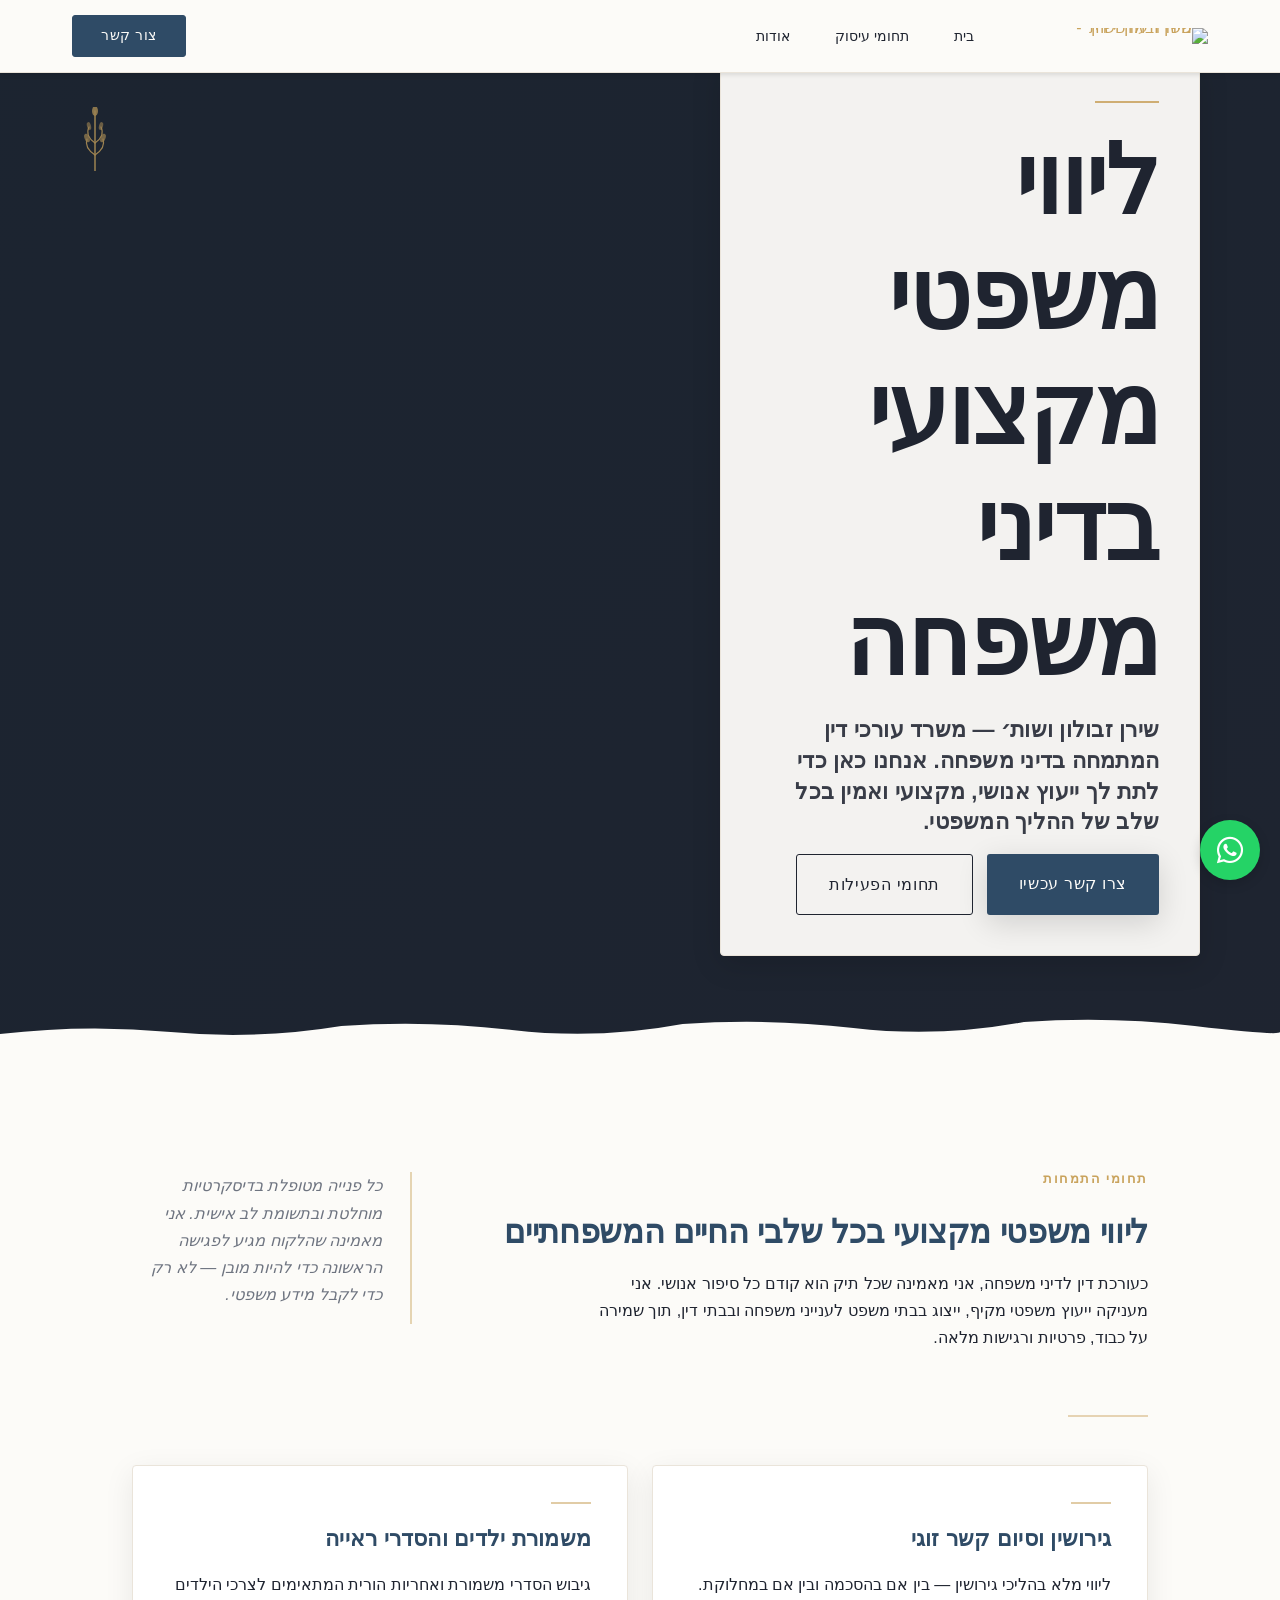
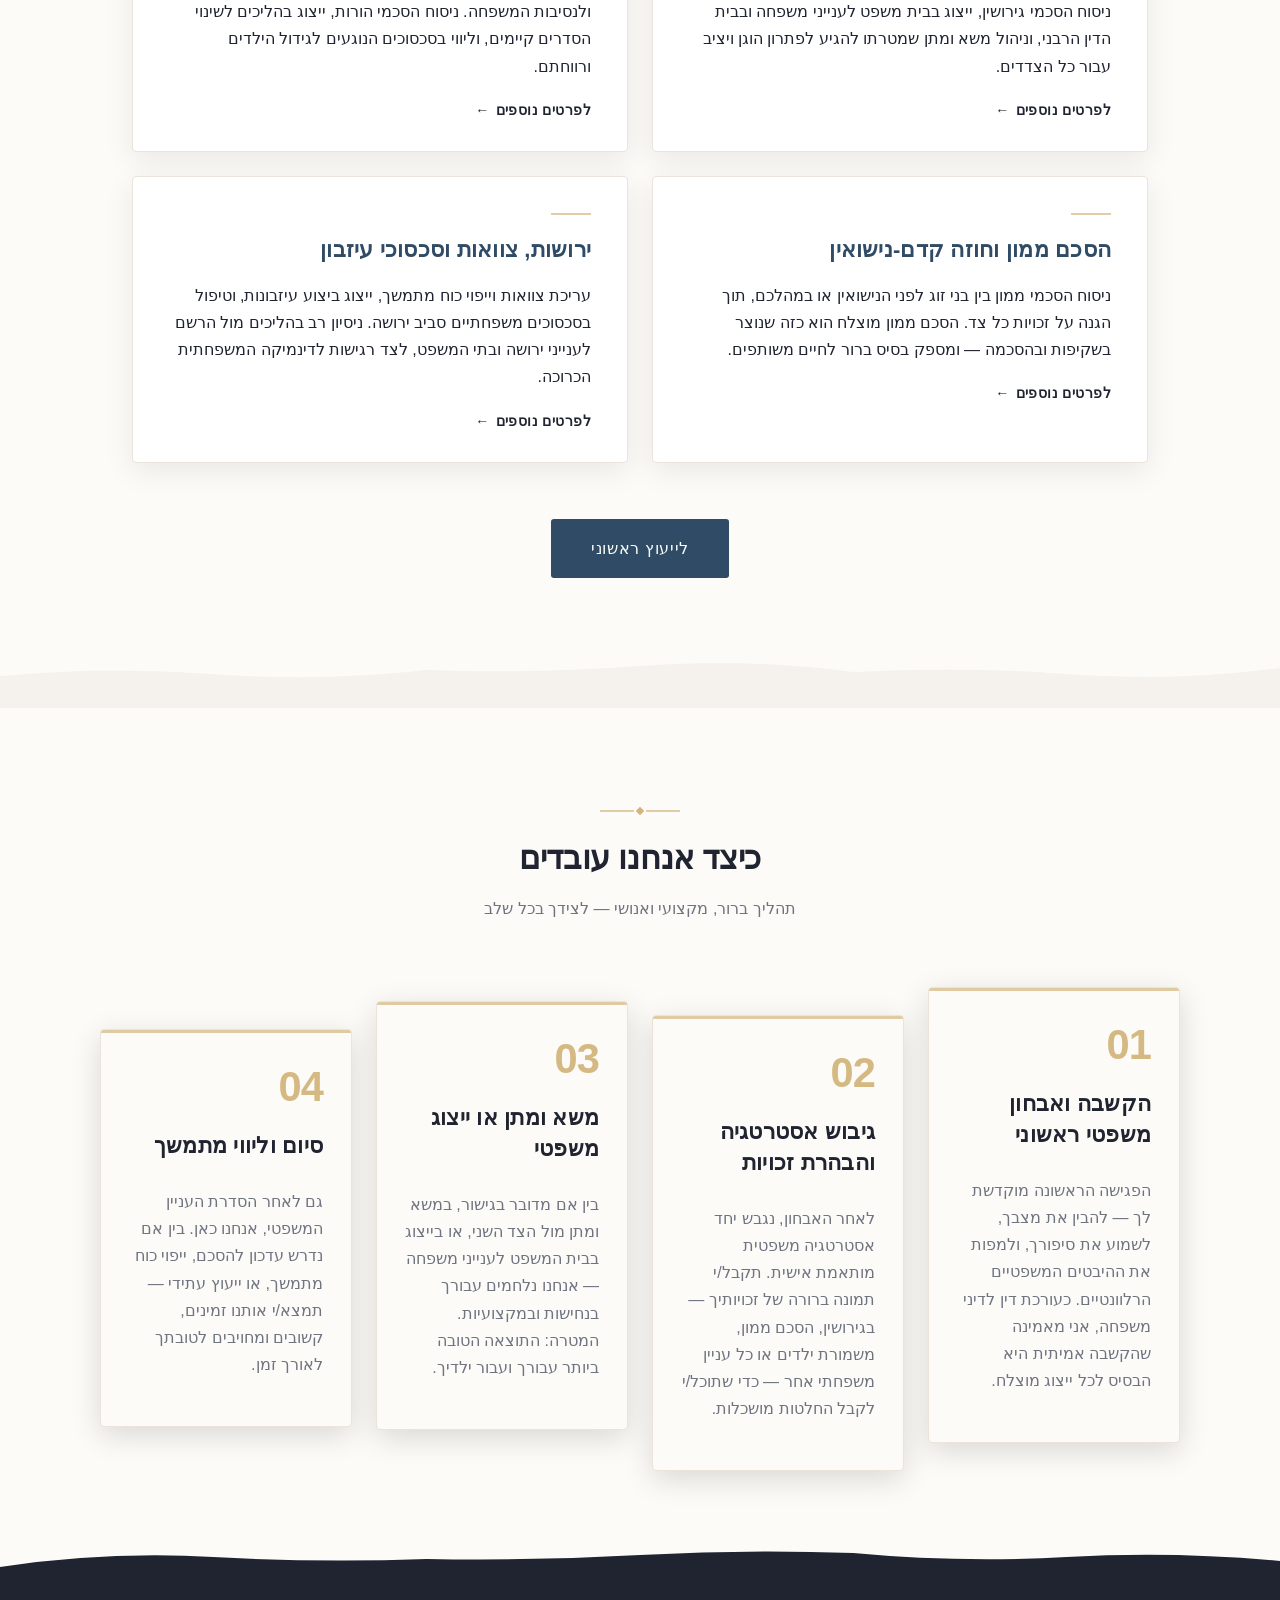
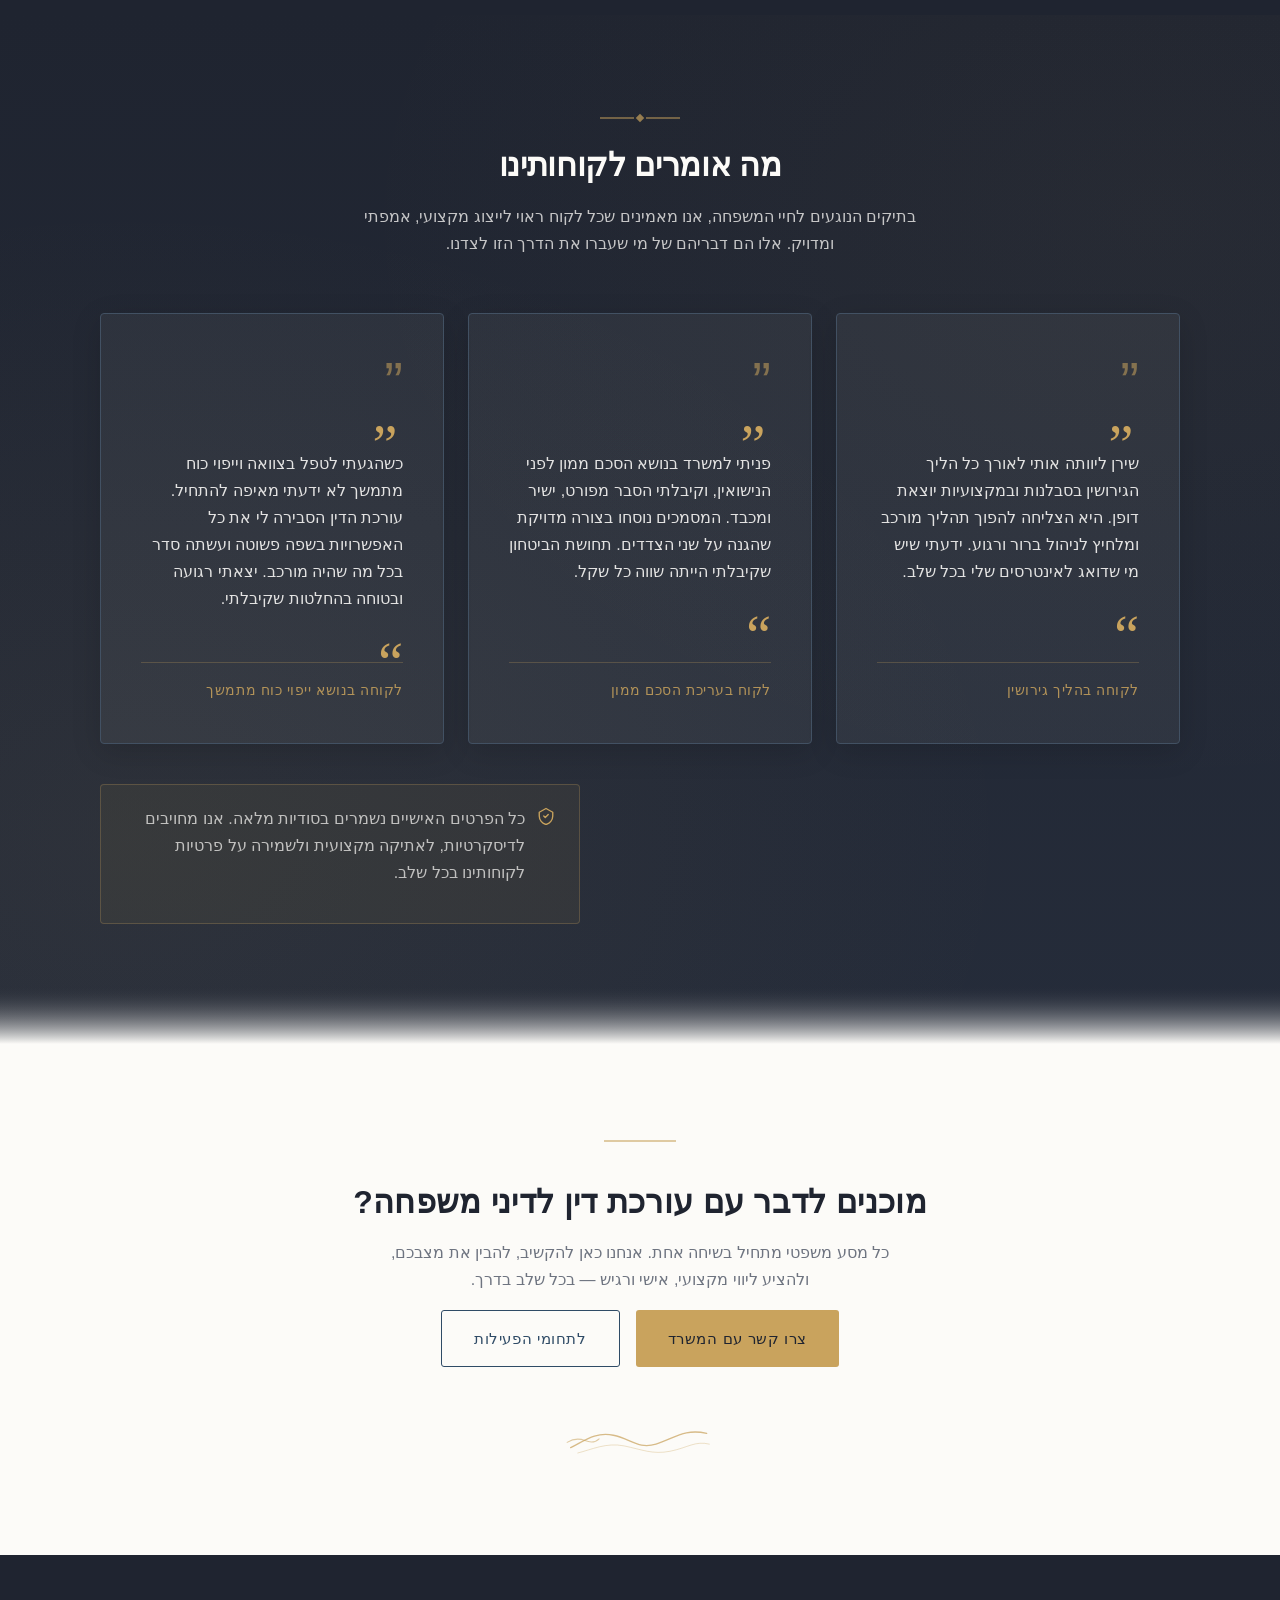
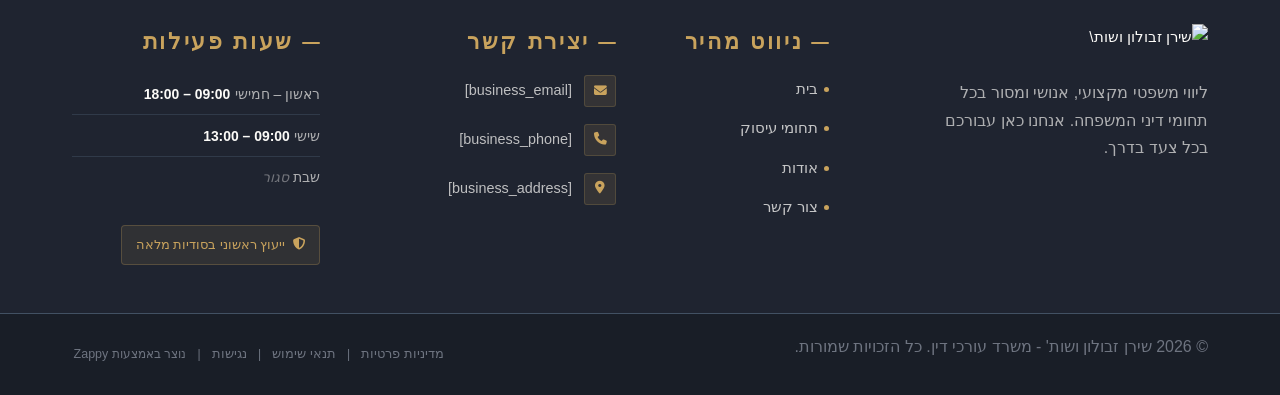
==== index.html @ b433c395 "Background sync: Progressive GitHub Sync" ====
<!DOCTYPE html>
<html lang="he" dir="rtl">
<head>
    <meta charset="UTF-8">
    <meta name="viewport" content="width=device-width, initial-scale=1.0">
    <meta name="robots" content="index, follow">
    <title>עורכת דין לדיני משפחה — שירן זבולון ושות&#39; - משרד עורכי דין</title>
    <meta name="description" content="מחפשים עורכת דין לדיני משפחה עם ניסיון וסמכות? משרד שירן זבולון ושות&#39; מעניק ייעוץ משפטי מקצועי בגירושין, צוואות וסכסוכי משפחה. פנו אלינו היום.">
    <meta name="keywords" content="עורכת דין לדיני משפחה, עו"ד לדיני משפחה, עורך דין לגירושין, משרד עורכי דין לצוואות, ייפוי כוח מתמשך">
    
    <!-- Zappy Analytics -->
<script>
(function() {
  'use strict';
  
  // Configuration
  var config = {
    websiteId: '22bc7f85-76d4-45d9-b0b0-1a1cf446f128',
    apiUrl: 'https://api.zappy5.com/api/analytics/track',
    sessionDuration: 30 * 60 * 1000, // 30 minutes
    visitorDuration: 30 * 24 * 60 * 60 * 1000, // 30 days
    trackPageViews: true,
    trackClicks: true,
    trackFormSubmissions: true
  };
  
  // Generate or retrieve persistent visitor ID (30 days)
  function getVisitorId() {
    var visitorKey = 'zappy_visitor_' + config.websiteId;
    var visitor = null;
    
    try {
      visitor = localStorage.getItem(visitorKey);
      if (visitor) {
        var visitorData = JSON.parse(visitor);
        var now = Date.now();
        
        // Check if visitor ID is still valid (30 days)
        if (now - visitorData.created < config.visitorDuration) {
          // Update last seen timestamp
          visitorData.lastSeen = now;
          localStorage.setItem(visitorKey, JSON.stringify(visitorData));
          return visitorData.id;
        }
      }
    } catch (e) {
      console.warn('Zappy Analytics: LocalStorage not available');
    }
    
    // Generate new visitor ID
    var newVisitorId = 'zv_' + Date.now() + '_' + Math.random().toString(36).substr(2, 9);
    
    try {
      localStorage.setItem(visitorKey, JSON.stringify({
        id: newVisitorId,
        created: Date.now(),
        lastSeen: Date.now()
      }));
    } catch (e) {
      // Continue without local storage
    }
    
    return newVisitorId;
  }
  
  // Generate or retrieve session ID (30 minutes)
  function getSessionId() {
    var sessionKey = 'zappy_session_' + config.websiteId;
    var session = null;
    
    try {
      session = sessionStorage.getItem(sessionKey);
      if (session) {
        var sessionData = JSON.parse(session);
        var now = Date.now();
        
        // Check if session is still valid
        if (now - sessionData.timestamp < config.sessionDuration) {
          // Update timestamp
          sessionData.timestamp = now;
          sessionStorage.setItem(sessionKey, JSON.stringify(sessionData));
          return sessionData.id;
        }
      }
    } catch (e) {
      console.warn('Zappy Analytics: SessionStorage not available');
    }
    
    // Generate new session ID
    var newSessionId = 'zs_' + Date.now() + '_' + Math.random().toString(36).substr(2, 9);
    
    try {
      sessionStorage.setItem(sessionKey, JSON.stringify({
        id: newSessionId,
        timestamp: Date.now()
      }));
    } catch (e) {
      // Continue without session storage
    }
    
    return newSessionId;
  }
  
  var visitorId = getVisitorId();
  var sessionId = getSessionId();
  
  // Track an event
  function trackEvent(eventType, data) {
    data = data || {};
    
    var eventData = {
      website_id: config.websiteId,
      event_type: eventType,
      page_path: window.location.pathname,
      referrer: document.referrer || 'direct',
      visitor_id: visitorId,
      session_id: sessionId,
      metadata: data
    };
    
    // Use sendBeacon if available (better for page unload events)
    if (navigator.sendBeacon) {
      var blob = new Blob([JSON.stringify(eventData)], { type: 'application/json' });
      navigator.sendBeacon(config.apiUrl, blob);
    } else {
      // Fallback to fetch
      fetch(config.apiUrl, {
        method: 'POST',
        headers: {
          'Content-Type': 'application/json'
        },
        body: JSON.stringify(eventData),
        keepalive: true
      }).catch(function(error) {
        console.warn('Zappy Analytics: Failed to track event', error);
      });
    }
  }
  
  // Track page view
  if (config.trackPageViews) {
    trackEvent('pageview', {
      title: document.title,
      url: window.location.href
    });
  }
  
  // Track clicks on important elements
  if (config.trackClicks) {
    document.addEventListener('click', function(e) {
      var target = e.target;
      
      // Track button clicks (counted as actions)
      if (target.tagName === 'BUTTON' || target.closest('button')) {
        var button = target.tagName === 'BUTTON' ? target : target.closest('button');
        trackEvent('click', {
          element: 'button',
          text: button.textContent.trim().substring(0, 100),
          id: button.id || null,
          class: button.className || null
        });
      }
      
      // Track link clicks (navigation - not counted as actions)
      else if (target.tagName === 'A' || target.closest('a')) {
        var link = target.tagName === 'A' ? target : target.closest('a');
        trackEvent('navigation', {
          element: 'link',
          text: link.textContent.trim().substring(0, 100),
          href: link.href,
          external: link.hostname !== window.location.hostname
        });
      }
    }, true);
  }
  
  // Track form submissions
  if (config.trackFormSubmissions) {
    document.addEventListener('submit', function(e) {
      var form = e.target;
      
      trackEvent('form_submit', {
        form_id: form.id || null,
        form_name: form.name || null,
        form_action: form.action || null,
        form_method: form.method || 'GET'
      });
    }, true);
  }
  
  // Track time on page (send on page unload)
  var pageLoadTime = Date.now();
  
  window.addEventListener('beforeunload', function() {
    var timeOnPage = Math.floor((Date.now() - pageLoadTime) / 1000); // in seconds
    
    trackEvent('page_unload', {
      time_on_page: timeOnPage,
      page_path: window.location.pathname
    });
  });
  
  // Expose tracking function globally for custom events
  window.zappyAnalytics = {
    track: trackEvent,
    getVisitorId: function() { return visitorId; },
    getSessionId: function() { return sessionId; }
  };
  
})();
</script>
<!-- End Zappy Analytics -->
    <meta property="og:title" content="עורכת דין לדיני משפחה — שירן זבולון ושות&#39; - משרד עורכי דין">
    <meta property="og:description" content="מחפשים עורכת דין לדיני משפחה עם ניסיון וסמכות? משרד שירן זבולון ושות&#39; מעניק ייעוץ משפטי מקצועי בגירושין, צוואות וסכסוכי משפחה. פנו אלינו היום.">
    <meta name="twitter:card" content="summary_large_image">
    <meta name="twitter:title" content="עורכת דין לדיני משפחה — שירן זבולון ושות&#39; - משרד עורכי דין">
    <meta name="twitter:description" content="מחפשים עורכת דין לדיני משפחה עם ניסיון וסמכות? משרד שירן זבולון ושות&#39; מעניק ייעוץ משפטי מקצועי בגירושין, צוואות וסכסוכי משפחה. פנו אלינו היום.">
    <script type="application/ld+json">{"@context":"https://schema.org","@graph":[{"@type":"Organization","@id":"https://shiran-zevulun-and-partners-la.zappy5.app#organization","name":"שירן זבולון ושות' - משרד עורכי דין","url":"https://shiran-zevulun-and-partners-la.zappy5.app","description":"A family law attorney practice specializing in legal services related to family matters. The practice focuses on providing professional legal counsel and representation in family-related legal cases."},{"@type":"WebSite","@id":"https://shiran-zevulun-and-partners-la.zappy5.app#website","url":"https://shiran-zevulun-and-partners-la.zappy5.app","name":"שירן זבולון ושות' - משרד עורכי דין","publisher":{"@id":"https://shiran-zevulun-and-partners-la.zappy5.app#organization"}}]}</script>
    <meta property="og:type" content="website">
  <meta property="og:locale" content="he_IL">
  
  
  
  
  
  <link rel="stylesheet" href="https://cdnjs.cloudflare.com/ajax/libs/font-awesome/6.4.0/css/all.min.css">
  <style>
    .skip-link { position: absolute; top: 0; left: 0; transform: translateY(-200%); padding: 12px 18px; background: var(--bg-dark, #1a1a1a); color: var(--text-light, #fff); font-weight: 600; border-radius: 0 0 8px 0; z-index: 10000; }
    .skip-link:focus { transform: none; outline: 2px solid var(--ring, #fff); outline-offset: 2px; }
    :focus-visible { outline: 2px solid var(--ring, currentColor); outline-offset: 3px; }
  </style>


  
    <!-- Favicons -->
    <link rel="icon" type="image/x-icon" href="/assets/favicon.ico">
    <link rel="icon" type="image/png" sizes="16x16" href="/assets/favicon-16x16.png">
    <link rel="icon" type="image/png" sizes="32x32" href="/assets/favicon-32x32.png">
    <link rel="icon" type="image/png" sizes="48x48" href="/assets/favicon-48x48.png">
    <link rel="icon" type="image/png" sizes="192x192" href="/assets/favicon-192x192.png">
    <link rel="icon" type="image/png" sizes="512x512" href="/assets/favicon-512x512.png">
    <link rel="apple-touch-icon" href="/assets/apple-touch-icon.png">
    <!-- Cookie Consent -->
    <link rel="stylesheet" href="https://cdn.jsdelivr.net/npm/vanilla-cookieconsent@3/dist/cookieconsent.css">
    <script src="https://cdn.jsdelivr.net/npm/vanilla-cookieconsent@3/dist/cookieconsent.umd.js"></script>
    <!-- Mickidum Accessibility Toolbar -->
    <script src="https://cdn.jsdelivr.net/gh/mickidum/acc_toolbar/acctoolbar/acctoolbar.min.js"></script>
    <link rel="stylesheet" href="/styles.css">

    <style id="zappy-dropdown-submenu-styles">
      /* ========== DESKTOP DROPDOWN SUBMENU STYLES ========== */
      /* Base styles for dropdown submenus - parent must be positioned */
      .nav-menu li:has(.sub-menu), nav li:has(.sub-menu), .navbar li:has(.sub-menu), #navMenu li:has(.sub-menu) { position: relative; }
      /* Submenu base - hidden by default */
      .nav-menu .sub-menu, nav .sub-menu, .navbar .sub-menu, #navMenu .sub-menu { display: block !important; position: absolute !important; top: 100%; left: 0; min-width: 220px; background: white; border-radius: 8px; box-shadow: 0 8px 25px rgba(0,0,0,0.15); padding: 8px 0; opacity: 0; visibility: hidden; transform: translateY(10px); transition: all 0.3s ease; z-index: 1000; list-style: none; pointer-events: none; }
      /* CRITICAL: Desktop hover styles to show dropdown */
      .nav-menu li:hover > .sub-menu, nav li:hover > .sub-menu, .navbar li:hover > .sub-menu, #navMenu li:hover > .sub-menu { opacity: 1 !important; visibility: visible !important; transform: translateY(0) !important; pointer-events: auto !important; }
      /* Submenu item styling */
      .sub-menu li { list-style: none; margin: 0; padding: 0; }
      .sub-menu a { display: block !important; padding: 10px 16px !important; color: var(--text-dark, #333) !important; font-weight: 500; text-decoration: none; white-space: nowrap; transition: background-color 0.2s; }
      .sub-menu .zappy-nav-child > a { padding-left: 28px !important; font-size: 0.9em !important; opacity: 0.85 !important; }
      [dir="rtl"] .sub-menu .zappy-nav-child > a, html[lang="he"] .sub-menu .zappy-nav-child > a, html[lang="ar"] .sub-menu .zappy-nav-child > a { padding-left: 10px !important; padding-right: 28px !important; }
      .sub-menu .zappy-nav-parent > a { font-weight: 600 !important; }
      .sub-menu a:hover { background-color: #f5f5f5; }
      /* RTL (Hebrew/Arabic) dropdown positioning */
      [dir="rtl"] .nav-menu .sub-menu, [dir="rtl"] nav .sub-menu, [dir="rtl"] .navbar .sub-menu, html[lang="he"] .nav-menu .sub-menu, html[lang="he"] nav .sub-menu, html[lang="he"] .navbar .sub-menu, html[lang="ar"] .nav-menu .sub-menu, html[lang="ar"] nav .sub-menu, html[lang="ar"] .navbar .sub-menu { left: auto !important; right: 0 !important; }
      /* Hide empty dropdown menus (exclude catalog sub-menus that use <a> children instead of <li>) */
      .sub-menu:empty, .sub-menu:not(:has(li:not(.zappy-hidden-menu-item))):not(:has(> a)), .sub-menu:not(:has(li)):not(:has(> a)) { display: none !important; opacity: 0 !important; visibility: hidden !important; pointer-events: none !important; }
      /* Desktop: show submenu on Menu Group hover */
      li:has(.menu-group-title):hover > .sub-menu { opacity: 1 !important; visibility: visible !important; transform: translateY(0) !important; pointer-events: auto !important; }
      /* Menu Group title styling */
      .nav-menu > li > .menu-group-title, #navMenu > li > .menu-group-title { display: inline-block; padding: 0.5rem 1rem; cursor: default; user-select: none; }
      
      /* ========== MOBILE SUBMENU STYLES ========== */
      @media (max-width: 768px) {
        .nav-menu .sub-menu, nav .sub-menu, .navbar .sub-menu, #navMenu .sub-menu { position: static !important; transform: none !important; box-shadow: none !important; background: transparent !important; max-height: 0; overflow: hidden; opacity: 0; visibility: hidden; transition: max-height 0.3s ease, opacity 0.3s ease; padding: 0 !important; border-radius: 0 !important; }
        .navbar .sub-menu.mobile-expanded, .nav-menu .sub-menu.mobile-expanded, #navMenu .sub-menu.mobile-expanded { max-height: none !important; overflow-y: visible !important; opacity: 1 !important; visibility: visible !important; padding: 8px 0 8px 16px !important; }
        [dir="rtl"] .sub-menu.mobile-expanded, html[lang="he"] .sub-menu.mobile-expanded { padding: 8px 16px 8px 0 !important; }
        /* Disable hover behavior on mobile */
        .nav-menu li:hover > .sub-menu, nav li:hover > .sub-menu, .navbar li:hover > .sub-menu, #navMenu li:hover > .sub-menu { opacity: 0; visibility: hidden; pointer-events: none; }
        .nav-menu li > .sub-menu.mobile-expanded, nav li > .sub-menu.mobile-expanded, .navbar li > .sub-menu.mobile-expanded, #navMenu li > .sub-menu.mobile-expanded { opacity: 1 !important; visibility: visible !important; pointer-events: auto !important; }
        .nav-menu li:has(.sub-menu), nav li:has(.sub-menu), .navbar li:has(.sub-menu), #navMenu li:has(.sub-menu) { display: flex !important; flex-wrap: wrap !important; align-items: center !important; position: relative !important; min-height: 44px !important; }
        .nav-menu li:has(.sub-menu) > a, nav li:has(.sub-menu) > a, .navbar li:has(.sub-menu) > a, #navMenu li:has(.sub-menu) > a { flex: 1 !important; min-width: 0 !important; }
        .nav-menu li:has(.sub-menu) > .menu-group-title, nav li:has(.sub-menu) > .menu-group-title, .navbar li:has(.sub-menu) > .menu-group-title, #navMenu li:has(.sub-menu) > .menu-group-title { flex: 1 !important; min-width: 0 !important; padding: 0 !important; line-height: inherit !important; }
        .nav-menu li:has(.sub-menu) > .sub-menu, nav li:has(.sub-menu) > .sub-menu, .navbar li:has(.sub-menu) > .sub-menu, #navMenu li:has(.sub-menu) > .sub-menu { flex-basis: 100% !important; width: 100% !important; }
        .nav-menu li:has(.sub-menu) > a [class*="chevron"], .nav-menu li:has(.sub-menu) > a [class*="arrow"], .nav-menu li:has(.sub-menu) > a .fa-chevron-down, .nav-menu li:has(.sub-menu) > a .fa-angle-down, nav li:has(.sub-menu) > a [class*="chevron"], nav li:has(.sub-menu) > a [class*="arrow"], #navMenu li:has(.sub-menu) > a [class*="chevron"], #navMenu li:has(.sub-menu) > a [class*="arrow"] { display: none !important; visibility: hidden !important; }
        .mobile-submenu-toggle { display: flex !important; align-items: center !important; justify-content: center !important; width: 44px !important; height: auto !important; background: transparent !important; border: none !important; cursor: pointer !important; color: var(--text-dark) !important; position: static !important; flex-shrink: 0 !important; align-self: stretch !important; z-index: 2 !important; padding: 0 !important; margin: 0 !important; }
        .mobile-submenu-toggle::after { content: '' !important; width: 0 !important; height: 0 !important; border-left: 6px solid transparent !important; border-right: 6px solid transparent !important; border-top: 7px solid currentColor !important; transition: transform 0.3s ease !important; }
        .mobile-submenu-toggle.expanded::after { transform: rotate(180deg) !important; }
        .sub-menu a { padding: 10px 0 !important; display: block !important; color: var(--text-dark) !important; white-space: normal !important; }
        .sub-menu .zappy-nav-child > a { padding-left: 28px !important; font-size: 0.9em !important; opacity: 0.85 !important; }
        [dir="rtl"] .sub-menu .zappy-nav-child > a, html[lang="he"] .sub-menu .zappy-nav-child > a, html[lang="ar"] .sub-menu .zappy-nav-child > a { padding-left: 0 !important; padding-right: 28px !important; }
        .sub-menu .zappy-nav-parent > a { font-weight: 600 !important; }
        .nav-menu.active, #navMenu.active { max-width: 100vw !important; overflow-x: hidden !important; box-sizing: border-box !important; }
        .navbar .sub-menu li a, nav.navbar .sub-menu li a, .zappy-products-dropdown .sub-menu a { color: var(--text-dark) !important; }
      }
      @media (min-width: 769px) { .mobile-submenu-toggle { display: none !important; } }
    </style>

    <style id="zappy-widget-visibility">
      html[dir="rtl"] .whatsapp-float { right: 20px !important; left: auto !important; }
      html[dir="ltr"] .whatsapp-float, html:not([dir]) .whatsapp-float { left: 20px !important; right: auto !important; }
      html[dir="rtl"] #mic-access-tool-general-button, html[dir="rtl"] .mic-access-tool-general-button,
      html[dir="rtl"] #mic-init-access-tool .mic-access-tool-general-button,
      html[dir="rtl"] #mic-init-access-tool #mic-access-tool-general-button,
      html[dir="rtl"] ._access-icon { left: 20px !important; right: auto !important; }
      html[dir="ltr"] #mic-access-tool-general-button, html[dir="ltr"] .mic-access-tool-general-button,
      html[dir="ltr"] #mic-init-access-tool .mic-access-tool-general-button,
      html[dir="ltr"] #mic-init-access-tool #mic-access-tool-general-button,
      html[dir="ltr"] ._access-icon,
      html:not([dir]) #mic-access-tool-general-button, html:not([dir]) .mic-access-tool-general-button,
      html:not([dir]) #mic-init-access-tool .mic-access-tool-general-button,
      html:not([dir]) #mic-init-access-tool #mic-access-tool-general-button,
      html:not([dir]) ._access-icon { right: 20px !important; left: auto !important; }
      @media (max-width: 768px) { .whatsapp-float { display: flex !important; } }
      @media (min-width: 769px) { .whatsapp-float { display: flex !important; } }
      @media (max-width: 768px) {
        #mic-access-tool-general-button, .mic-access-tool-general-button,
        #mic-init-access-tool .mic-access-tool-general-button, #mic-init-access-tool #mic-access-tool-general-button,
        ._access-icon { display: flex !important; visibility: visible !important; opacity: 1 !important; pointer-events: auto !important; }
        #mic-access-tool-box.opened-mic-access-tool, .mic-access-tool-box.opened-mic-access-tool,
        #mic-init-access-tool #mic-access-tool-box.opened-mic-access-tool {
          visibility: visible !important; opacity: 1 !important; pointer-events: auto !important;
        }
      }
      @media (min-width: 769px) {
        #mic-access-tool-general-button, .mic-access-tool-general-button,
        #mic-init-access-tool .mic-access-tool-general-button, #mic-init-access-tool #mic-access-tool-general-button,
        ._access-icon { display: flex !important; visibility: visible !important; opacity: 1 !important; pointer-events: auto !important; }
        #mic-access-tool-box.opened-mic-access-tool, .mic-access-tool-box.opened-mic-access-tool,
        #mic-init-access-tool #mic-access-tool-box.opened-mic-access-tool {
          visibility: visible !important; opacity: 1 !important; pointer-events: auto !important;
        }
      }
    </style>
</head>
<body>
<a class="skip-link" href="#main">דלג לתוכן הראשי</a>
  <nav class="navbar" dir="rtl">
  <button class="mobile-toggle" id="mobileToggle" aria-label="Menu">
    <svg class="hamburger-icon" width="24" height="24" viewBox="0 0 24 24" fill="none">
      <path d="M3 12h18M3 6h18M3 18h18" stroke="currentColor" stroke-width="2" stroke-linecap="round"></path>
    </svg>
    <svg class="close-icon" width="24" height="24" viewBox="0 0 24 24" fill="none" style="display: none;">
      <path d="M18 6L6 18M6 6l12 12" stroke="currentColor" stroke-width="2" stroke-linecap="round"></path>
    </svg>
  </button>

  <button class="phone-header-btn" data-phone="[business_phone]" aria-label="Call">
    <svg width="20" height="20" viewBox="0 0 24 24" fill="currentColor">
      <path d="M22 16.92v3a2 2 0 0 1-2.18 2 19.79 19.79 0 0 1-8.63-3.07 19.5 19.5 0 0 1-6-6 19.79 19.79 0 0 1-3.07-8.67A2 2 0 0 1 4.11 2h3a2 2 0 0 1 2 1.72 12.84 12.84 0 0 0 .7 2.81 2 2 0 0 1-.45 2.11L8.09 9.91a16 16 0 0 0 6 6l1.27-1.27a2 2 0 0 1 2.11-.45 12.84 12.84 0 0 0 2.81.7A2 2 0 0 1 22 16.92z"></path>
    </svg>
  </button>

  <div class="nav-container">
    <div class="nav-right-group"><div class="nav-brand">
      <a href="/" class="logo-link"><img class="logo" src="/assets/site-----image-1.webp" alt="שירן זבולון ושות' - משרד עורכי דין"></a>
    </div><ul class="nav-menu" id="navMenu"><li><a href="/">בית</a></li><li><a href="/practice-areas">תחומי עיסוק</a></li><li><a href="/about">אודות</a></li></ul></div>

    

    <div class="nav-cta-container">
      <a href="/contact" class="nav-cta-btn">צור קשר</a>
    </div>
  </div>
</nav>
<script>

// Navbar Mobile Menu Toggle and Contrast Fix
(function() {
  // Use 'load' event instead of 'DOMContentLoaded' to ensure we run AFTER all other scripts
  window.addEventListener('load', function() {
    
    // FIX MOBILE BUTTON CONTRAST
    // Detect navbar background color and apply contrasting color to mobile buttons
    const navbar = document.querySelector('.navbar, nav, header');
    if (!navbar) {
      console.log('[Navbar] Navbar element not found');
      return;
    }
    
    // DECLARE VARIABLES EARLY to avoid Temporal Dead Zone errors
    // These are used in multiple places below
    let mobileToggle = document.getElementById('mobileToggle') ||
                       document.querySelector('.mobile-toggle') ||
                       document.querySelector('.hamburger') ||
                       document.querySelector('.hamburger-menu') ||
                       document.querySelector('.menu-toggle') ||
                       document.querySelector('.burger-menu') ||
                       document.querySelector('[aria-label="Menu"]') ||
                       document.querySelector('[aria-label="תפריט"]');
    
    const phoneBtn = document.querySelector('.phone-header-btn');
    
    const computedStyle = window.getComputedStyle(navbar);
    let bgColor = computedStyle.backgroundColor;
    
    console.log('[Navbar] Initial navbar background:', bgColor);
    
    // Check if background is transparent or rgba with 0 alpha
    const isTransparent = bgColor === 'transparent' || 
                         bgColor === 'rgba(0, 0, 0, 0)' ||
                         (bgColor.startsWith('rgba') && bgColor.includes(', 0)'));
    
    if (isTransparent) {
      // Check for background-image or gradient
      const bgImage = computedStyle.backgroundImage;
      if (bgImage && bgImage !== 'none') {
        console.log('[Navbar] Navbar has background image/gradient, using dark text');
        bgColor = 'rgb(240, 240, 240)'; // Assume light background
      } else {
        // Transparent navbar - check body background
        const bodyBg = window.getComputedStyle(document.body).backgroundColor;
        console.log('[Navbar] Navbar transparent, using body background:', bodyBg);
        bgColor = bodyBg;
      }
    }
    
    // Calculate luminance to determine if background is light or dark
    const rgb = bgColor.match(/\d+/g);
    if (rgb && rgb.length >= 3) {
      const r = parseInt(rgb[0]);
      const g = parseInt(rgb[1]);
      const b = parseInt(rgb[2]);
      const luminance = (0.299 * r + 0.587 * g + 0.114 * b) / 255;
      
      // Mobile button colors are set by Claude's AI-generated CSS (same as .nav-menu a)
      // No dynamic color overrides needed - colors come from the generated navbar CSS
      console.log('[Navbar] Mobile button colors preserved from Claude CSS (luminance:', luminance.toFixed(2) + ')');
      
      // FIX ICON SIZES - Ensure SVGs are properly sized and visible
      // INJECT CRITICAL CSS TO OVERRIDE ANY CONFLICTING RULES
      const criticalCSS = document.createElement('style');
      criticalCSS.id = 'zappy-mobile-nav-fix';
      const htmlLang = document.documentElement.lang || 'en';
      const htmlDir = document.documentElement.dir || 'ltr';
      // Check both dir attribute AND lang for RTL detection
      // dir="rtl" is the most reliable indicator
      const isRTL = htmlDir === 'rtl' || htmlLang === 'he' || htmlLang === 'ar';
      
      criticalCSS.textContent = `
        /* Hide mobile buttons on desktop, show only on mobile */
        @media (min-width: 769px) {
          .mobile-toggle,
          .phone-header-btn {
            display: none !important;
          }
        }
        
        /* Show and position mobile buttons correctly on mobile */
        @media (max-width: 768px) {
          .navbar,
          nav.navbar {
            min-height: 70px !important;
          }

          .mobile-toggle,
          .phone-header-btn {
            position: absolute !important;
            top: 0 !important;
            bottom: 0 !important;
            margin-top: auto !important;
            margin-bottom: auto !important;
            transform: none !important;
            z-index: 1001 !important;
            display: flex !important;
            align-items: center !important;
            justify-content: center !important;
            width: 36px !important;
            height: 36px !important;
            border-radius: 50% !important;
            border: none !important;
            cursor: pointer !important;
            padding: 6px !important;
            background: none !important;
            color: var(--nav-text, var(--text-dark)) !important;
            touch-action: manipulation !important;
            -webkit-tap-highlight-color: transparent !important;
          }

          html[data-zappy-site-type="ecommerce"] .phone-header-btn,
          body[data-zappy-site-type="ecommerce"] .phone-header-btn,
          html[data-zappy-site-type="ecommerce"] header .phone-header-btn,
          html[data-zappy-site-type="ecommerce"] nav .phone-header-btn {
            display: none !important;
            visibility: hidden !important;
            width: 0 !important;
            height: 0 !important;
            min-width: 0 !important;
            overflow: hidden !important;
          }
          
          /* LTR positioning (default): hamburger LEFT, phone RIGHT */
          html:not([dir="rtl"]):not([lang="he"]):not([lang="ar"]) .mobile-toggle,
          html[dir="ltr"] .mobile-toggle {
            left: 12px !important;
            right: auto !important;
          }
          html:not([dir="rtl"]):not([lang="he"]):not([lang="ar"]) .phone-header-btn,
          html[dir="ltr"] .phone-header-btn {
            right: 12px !important;
            left: auto !important;
          }
          
          /* RTL positioning: hamburger RIGHT, phone LEFT */
          html[dir="rtl"] .mobile-toggle,
          html[lang="he"] .mobile-toggle,
          html[lang="ar"] .mobile-toggle {
            right: 12px !important;
            left: auto !important;
          }
          html[dir="rtl"] .phone-header-btn,
          html[lang="he"] .phone-header-btn,
          html[lang="ar"] .phone-header-btn {
            left: 12px !important;
            right: auto !important;
          }
          
          /* CRITICAL: Ensure nav-container has min-height on mobile */
          /* All children are positioned absolutely/fixed on mobile, so height:auto collapses to 0 */
          .nav-container {
            min-height: 70px !important;
            position: relative !important;
          }
          
          /* Ensure SVG icons are properly sized and inherit color */
          .mobile-toggle svg,
          .phone-header-btn svg {
            width: 24px !important;
            height: 24px !important;
            /* Don't force display - let JavaScript control hamburger/close toggle */
          }
          
          /* Reset nav-cta-container on mobile - remove desktop box-shadow/padding */
          /* that creates a visible ghost box when CTA button is hidden */
          .nav-cta-container {
            box-shadow: none !important;
            padding: 0 !important;
          }
          
          /* Hide nav-cta-container entirely on mobile when there's no lang-switcher */
          /* (only the CTA button is inside, and it's hidden on mobile) */
          .nav-cta-container:not(:has(.lang-switcher)) {
            display: none !important;
          }
          
          /* CRITICAL: Prevent hero image fade gradient from bleeding over headline text */
          /* The .image-fade-gradient has bottom: -30px (extends below parent) */
          /* On mobile stacked layout, this overlaps the h1 text below the image */
          .hero-image-column {
            overflow: hidden !important;
          }
          .image-fade-gradient {
            bottom: 0 !important;
          }
          
          /* Hide desktop language switcher on mobile - hamburger menu handles it */
          /* High specificity to override stored CSS */
          .lang-switcher,
          .nav-cta-container .lang-switcher,
          .nav-container .lang-switcher,
          .navbar .lang-switcher,
          .navbar .nav-cta-container .lang-switcher {
            display: none !important;
          }
        }
      `;
      
      // Remove existing fix if present and inject new one
      const existing = document.getElementById('zappy-mobile-nav-fix');
      if (existing) existing.remove();
      document.head.appendChild(criticalCSS);
      
      console.log('[Navbar] Critical CSS injected for mobile nav positioning');
      
      // ONLY apply inline positioning styles on mobile viewport
      // On desktop, the CSS handles hiding these buttons with display: none
      // Inline styles were breaking desktop layout by overriding CSS
      const isMobileViewport = window.innerWidth <= 768;
      
      if (mobileToggle) {
        // Icon sizing applies to all viewports for consistency
        const hamburgerIcon = mobileToggle.querySelector('.hamburger-icon');
        const closeIcon = mobileToggle.querySelector('.close-icon');
        
        if (hamburgerIcon) {
          hamburgerIcon.style.setProperty('width', '24px', 'important');
          hamburgerIcon.style.setProperty('height', '24px', 'important');
          hamburgerIcon.style.setProperty('display', 'block', 'important'); // Show hamburger by default
        }
        if (closeIcon) {
          closeIcon.style.setProperty('width', '24px', 'important');
          closeIcon.style.setProperty('height', '24px', 'important');
          closeIcon.style.setProperty('display', 'none', 'important'); // Hide close icon by default
        }
        
        // ONLY set positioning inline styles on mobile
        if (isMobileViewport) {
          mobileToggle.style.setProperty('position', 'absolute', 'important');
          mobileToggle.style.setProperty('top', '0', 'important');
          mobileToggle.style.setProperty('bottom', '0', 'important');
          mobileToggle.style.setProperty('margin-top', 'auto', 'important');
          mobileToggle.style.setProperty('margin-bottom', 'auto', 'important');
          mobileToggle.style.setProperty('transform', 'none', 'important');
          mobileToggle.style.setProperty('z-index', '1001', 'important');
          
          // Clear any inline left/right so CSS can take over based on html[dir]
          mobileToggle.style.removeProperty('left');
          mobileToggle.style.removeProperty('right');
          
          console.log('[Navbar] Mobile toggle positioning applied (mobile viewport)');
        } else {
          // On desktop, clear any positioning styles to let CSS handle it
          mobileToggle.style.removeProperty('position');
          mobileToggle.style.removeProperty('top');
          mobileToggle.style.removeProperty('transform');
          mobileToggle.style.removeProperty('z-index');
          mobileToggle.style.removeProperty('left');
          mobileToggle.style.removeProperty('right');
          console.log('[Navbar] Desktop viewport - cleared mobile toggle inline positioning');
        }
      }
      
      if (phoneBtn) {
        // Icon sizing applies to all viewports
        const phoneIcon = phoneBtn.querySelector('svg');
        if (phoneIcon) {
          phoneIcon.style.width = '24px';
          phoneIcon.style.height = '24px';
          phoneIcon.setAttribute('width', '24');
          phoneIcon.setAttribute('height', '24');
        }
        
        // ONLY set positioning inline styles on mobile
        if (isMobileViewport) {
          phoneBtn.style.setProperty('position', 'absolute', 'important');
          phoneBtn.style.setProperty('top', '0', 'important');
          phoneBtn.style.setProperty('bottom', '0', 'important');
          phoneBtn.style.setProperty('margin-top', 'auto', 'important');
          phoneBtn.style.setProperty('margin-bottom', 'auto', 'important');
          phoneBtn.style.setProperty('transform', 'none', 'important');
          phoneBtn.style.setProperty('z-index', '1001', 'important');
          
          // Clear any inline left/right so CSS can take over based on html[dir]
          phoneBtn.style.removeProperty('left');
          phoneBtn.style.removeProperty('right');
          
          console.log('[Navbar] Phone button positioning applied (mobile viewport)');
        } else {
          // On desktop, clear any positioning styles to let CSS handle it
          phoneBtn.style.removeProperty('position');
          phoneBtn.style.removeProperty('top');
          phoneBtn.style.removeProperty('transform');
          phoneBtn.style.removeProperty('z-index');
          phoneBtn.style.removeProperty('left');
          phoneBtn.style.removeProperty('right');
          console.log('[Navbar] Desktop viewport - cleared phone button inline positioning');
        }
      }
    } else {
      console.log('[Navbar] Could not parse background color:', bgColor);
    }
    
    // MOBILE MENU TOGGLE
    // Re-query in case DOM changed (mobileToggle already declared at top of function)
    mobileToggle = document.getElementById('mobileToggle') ||
                   document.querySelector('.mobile-toggle') ||
                   document.querySelector('.hamburger') ||
                   document.querySelector('.hamburger-menu') ||
                   document.querySelector('.menu-toggle') ||
                   document.querySelector('.burger-menu') ||
                   document.querySelector('[aria-label="Menu"]') ||
                   document.querySelector('[aria-label="תפריט"]');
    
    // EXPANDED SEARCH: Find nav menu by ID or class
    const navMenu = document.getElementById('navMenu') ||
                  document.querySelector('.nav-menu') ||
                  document.querySelector('.nav-links') ||
                  document.querySelector('nav ul:not(.submenu)');
    
    if (!mobileToggle || !navMenu) {
      console.log('[Navbar] Mobile toggle or menu not found:', { toggle: !!mobileToggle, menu: !!navMenu });
      return;
    }
    
    // Ensure navMenu has ID for CSS targeting
    if (!navMenu.id) {
      navMenu.id = 'navMenu';
    }
    
    console.log('[Navbar] Initializing mobile menu...');
    
    // Remove any existing event listeners by cloning the button
    const newToggle = mobileToggle.cloneNode(true);
    mobileToggle.parentNode.replaceChild(newToggle, mobileToggle);
    
    // Toggle menu handler (shared by click and touchend)
    function handleToggle(e) {
      e.preventDefault();
      e.stopPropagation();
      
      const hamburgerIcon = newToggle.querySelector('.hamburger-icon');
      const closeIcon = newToggle.querySelector('.close-icon');
      const isActive = navMenu.classList.contains('active');
      
      if (isActive) {
        // Close menu
        navMenu.classList.remove('active');
        if (hamburgerIcon) hamburgerIcon.style.setProperty('display', 'block', 'important');
        if (closeIcon) closeIcon.style.setProperty('display', 'none', 'important');
        document.body.style.overflow = '';
        console.log('[Navbar] Menu closed');
      } else {
        // Open menu
        navMenu.classList.add('active');
        if (hamburgerIcon) hamburgerIcon.style.setProperty('display', 'none', 'important');
        if (closeIcon) closeIcon.style.setProperty('display', 'block', 'important');
        document.body.style.overflow = 'hidden';
        console.log('[Navbar] Menu opened');
      }
    }
    
    // Use click for desktop/emulation and touchend as iOS Safari fallback.
    // Prevent double-fire with a timestamp guard.
    var lastToggleTime = 0;
    function guardedToggle(e) {
      var now = Date.now();
      if (now - lastToggleTime < 300) return;
      lastToggleTime = now;
      handleToggle(e);
    }
    
    newToggle.addEventListener('click', guardedToggle);
    newToggle.addEventListener('touchend', guardedToggle);
    
    // Close menu when clicking nav links (but NOT dropdown toggles)
    const navLinks = navMenu.querySelectorAll('a');
    navLinks.forEach(function(link) {
      link.addEventListener('click', function() {
        // Don't close if it's a dropdown child (unless it's a real navigation link)
        if (this.getAttribute('href') === '#') return;
        
        const hamburgerIcon = newToggle.querySelector('.hamburger-icon');
        const closeIcon = newToggle.querySelector('.close-icon');
        
        navMenu.classList.remove('active');
        if (hamburgerIcon) hamburgerIcon.style.setProperty('display', 'block', 'important');
        if (closeIcon) closeIcon.style.setProperty('display', 'none', 'important');
        document.body.style.overflow = '';
        console.log('[Navbar] Menu closed (link clicked)');
      });
    });
    
    // DROPDOWN MENU TOGGLE (for mobile and touch devices)
    var dropdownToggles = navMenu.querySelectorAll('.dropdown-toggle');
    dropdownToggles.forEach(function(toggle) {
      toggle.addEventListener('click', function(e) {
        e.preventDefault();
        e.stopPropagation();
        var parent = this.closest('.nav-dropdown');
        if (!parent) return;
        
        // Close other open dropdowns at the same level
        var siblings = parent.parentNode.querySelectorAll('.nav-dropdown.open');
        siblings.forEach(function(sib) {
          if (sib !== parent) sib.classList.remove('open');
        });
        
        parent.classList.toggle('open');
        console.log('[Navbar] Dropdown toggled:', parent.classList.contains('open') ? 'open' : 'closed');
      });
    });
    
    // Close dropdowns when clicking outside
    document.addEventListener('click', function(e) {
      if (!e.target.closest('.nav-dropdown')) {
        var openDropdowns = document.querySelectorAll('.nav-dropdown.open');
        openDropdowns.forEach(function(dd) { dd.classList.remove('open'); });
      }
    });
    
    console.log('[Navbar] Dropdown handlers initialized for ' + dropdownToggles.length + ' dropdowns');
    
    // Phone button functionality (phoneBtn already declared at top of function)
    if (phoneBtn) {
      phoneBtn.addEventListener('click', function() {
        // Get phone number from placeholder in page or use default
        const phoneLinks = document.querySelectorAll('a[href^="tel:"]');
        const phoneNumber = phoneLinks.length > 0 
          ? phoneLinks[0].getAttribute('href').replace('tel:', '')
          : '[business_phone]';
        
        window.location.href = 'tel:' + phoneNumber;
        console.log('[Navbar] Phone button clicked');
      });
    }
    
    console.log('[Navbar] Mobile menu initialized successfully');
    
    // WhatsApp button visibility is now controlled via CSS (siteSettings).
    // No JS-based desktop hiding — the button is visible on both mobile and desktop by default.
  });
})();

</script>
  
  <main id="main">
    <section data-band-index="0" class="index-hero-section" data-layout-spec="בית-hero" dir="rtl" data-hero-type="fullscreen-scrim">
  <!-- Background Image -->
  <div class="index-hero-bg">
    <img loading="eager" fetchpriority="high" data-hero-bg="true" data-placeholder="index-hero-image-1" data-context="Warm editorial photography of a calm family law consultation setting: a bright, naturally lit office with large windows, a wooden desk, soft-focus greenery, and two people in a warm, respectful conversation. Intergenerational family warmth, soft morning light, muted earth tones, professional yet approachable atmosphere, no faces clearly visible, depth of field blur on background." width="1200" height="700" src="/assets/site-index-hero-image-1.webp" alt="ייעוץ משפטי חם ואנושי בתחום דיני המשפחה">
  </div>

  <!-- Scrim Overlay -->
  <div class="index-hero-scrim" aria-hidden="true"></div>

  <!-- Wheat Branch Decoration -->
  <svg class="index-hero-wheat" data-no-icon-edit="true" aria-hidden="true" width="36" height="64" viewBox="0 0 36 64" fill="none" xmlns="http://www.w3.org/2000/svg">
    <path d="M18 64 C18 64 18 10 18 4" stroke="#C9A35D" stroke-width="1.5" stroke-linecap="round"></path>
    <path d="M18 48 C12 44 8 38 10 32" stroke="#C9A35D" stroke-width="1.2" stroke-linecap="round" fill="none"></path>
    <path d="M18 48 C24 44 28 38 26 32" stroke="#C9A35D" stroke-width="1.2" stroke-linecap="round" fill="none"></path>
    <path d="M18 36 C12 32 9 26 12 20" stroke="#C9A35D" stroke-width="1.2" stroke-linecap="round" fill="none"></path>
    <path d="M18 36 C24 32 27 26 24 20" stroke="#C9A35D" stroke-width="1.2" stroke-linecap="round" fill="none"></path>
    <ellipse cx="18" cy="4" rx="3" ry="5" fill="#C9A35D" opacity="0.85"></ellipse>
    <ellipse cx="10" cy="31" rx="2.5" ry="4.5" transform="rotate(-20 10 31)" fill="#C9A35D" opacity="0.7"></ellipse>
    <ellipse cx="26" cy="31" rx="2.5" ry="4.5" transform="rotate(20 26 31)" fill="#C9A35D" opacity="0.7"></ellipse>
    <ellipse cx="12" cy="19" rx="2" ry="4" transform="rotate(-15 12 19)" fill="#C9A35D" opacity="0.6"></ellipse>
    <ellipse cx="24" cy="19" rx="2" ry="4" transform="rotate(15 24 19)" fill="#C9A35D" opacity="0.6"></ellipse>
  </svg>

  <!-- Content Card -->
  <div class="index-hero-container">
    <div class="index-hero-card">
      <!-- Brass accent line above H1 -->
      <div class="index-hero-accent-line" aria-hidden="true"></div>

      <h1 class="index-hero-h1">ליווי משפטי מקצועי<br>בדיני משפחה</h1>

      <h3 class="index-hero-subtitle">שירן זבולון ושות׳ — משרד עורכי דין המתמחה בדיני משפחה. אנחנו כאן כדי לתת לך ייעוץ אנושי, מקצועי ואמין בכל שלב של ההליך המשפטי.</h3>

      <div class="index-hero-ctas">
        <a href="/contact" class="index-hero-btn-primary">צרו קשר עכשיו</a>
        <a href="/practice-areas" class="index-hero-btn-secondary">תחומי הפעילות</a>
      </div>
    </div>
  </div>

  <!-- Bottom Divider -->
  <div class="index-hero-divider-wrapper">
    <svg data-no-icon-edit="true" aria-hidden="true" viewBox="0 0 1200 72" preserveAspectRatio="none" xmlns="http://www.w3.org/2000/svg">
      <path d="M0,72 L0,38 Q80,28 160,36 T320,30 Q400,24 480,34 T640,28 Q720,22 800,32 T960,26 Q1040,20 1120,30 T1200,36 L1200,72 Z" fill="#FCFBF8"></path>
    </svg>
  </div>
</section>

<section data-band-index="1" class="index-services-section" data-layout-spec="בית-services" dir="rtl">
  <div class="index-services-container">

    <!-- Intro Block -->
    <div class="index-services-intro">
      <div class="index-services-intro-main">
        <div class="index-services-label">תחומי התמחות</div>
        <h2 class="index-services-heading">ליווי משפטי מקצועי בכל שלבי החיים המשפחתיים</h2>
        <p class="index-services-subtext">כעורכת דין לדיני משפחה, אני מאמינה שכל תיק הוא קודם כל סיפור אנושי. אני מעניקה ייעוץ משפטי מקיף, ייצוג בבתי משפט לענייני משפחה ובבתי דין, תוך שמירה על כבוד, פרטיות ורגישות מלאה.</p>
      </div>
      <aside class="index-services-sidenote">
        <div class="index-services-sidenote-rule"></div>
        <p>כל פנייה מטופלת בדיסקרטיות מוחלטת ובתשומת לב אישית. אני מאמינה שהלקוח מגיע לפגישה הראשונה כדי להיות מובן — לא רק כדי לקבל מידע משפטי.</p>
      </aside>
    </div>

    <!-- Brass Divider -->
    <div class="index-services-divider-line" aria-hidden="true"></div>

    <!-- 2x2 Service Cards Grid -->
    <div class="index-services-grid">

      <!-- Card 1: Divorce -->
      <article class="index-services-card">
        <div class="index-services-card-inner">
          <div class="index-services-card-accent" aria-hidden="true"></div>
          <h3 class="index-services-card-title">גירושין וסיום קשר זוגי</h3>
          <p class="index-services-card-text">ליווי מלא בהליכי גירושין — בין אם בהסכמה ובין אם במחלוקת. ניסוח הסכמי גירושין, ייצוג בבית משפט לענייני משפחה ובבית הדין הרבני, וניהול משא ומתן שמטרתו להגיע לפתרון הוגן ויציב עבור כל הצדדים.</p>
          <a href="#contact" class="index-services-card-link">לפרטים נוספים <span aria-hidden="true">←</span></a>
        </div>
      </article>

      <!-- Card 2: Custody -->
      <article class="index-services-card">
        <div class="index-services-card-inner">
          <div class="index-services-card-accent" aria-hidden="true"></div>
          <h3 class="index-services-card-title">משמורת ילדים והסדרי ראייה</h3>
          <p class="index-services-card-text">גיבוש הסדרי משמורת ואחריות הורית המתאימים לצרכי הילדים ולנסיבות המשפחה. ניסוח הסכמי הורות, ייצוג בהליכים לשינוי הסדרים קיימים, וליווי בסכסוכים הנוגעים לגידול הילדים ורווחתם.</p>
          <a href="#contact" class="index-services-card-link">לפרטים נוספים <span aria-hidden="true">←</span></a>
        </div>
      </article>

      <!-- Card 3: Prenuptial -->
      <article class="index-services-card">
        <div class="index-services-card-inner">
          <div class="index-services-card-accent" aria-hidden="true"></div>
          <h3 class="index-services-card-title">הסכם ממון וחוזה קדם-נישואין</h3>
          <p class="index-services-card-text">ניסוח הסכמי ממון בין בני זוג לפני הנישואין או במהלכם, תוך הגנה על זכויות כל צד. הסכם ממון מוצלח הוא כזה שנוצר בשקיפות ובהסכמה — ומספק בסיס ברור לחיים משותפים.</p>
          <a href="#contact" class="index-services-card-link">לפרטים נוספים <span aria-hidden="true">←</span></a>
        </div>
      </article>

      <!-- Card 4: Inheritance -->
      <article class="index-services-card">
        <div class="index-services-card-inner">
          <div class="index-services-card-accent" aria-hidden="true"></div>
          <h3 class="index-services-card-title">ירושות, צוואות וסכסוכי עיזבון</h3>
          <p class="index-services-card-text">עריכת צוואות וייפוי כוח מתמשך, ייצוג ביצוע עיזבונות, וטיפול בסכסוכים משפחתיים סביב ירושה. ניסיון רב בהליכים מול הרשם לענייני ירושה ובתי המשפט, לצד רגישות לדינמיקה המשפחתית הכרוכה.</p>
          <a href="#contact" class="index-services-card-link">לפרטים נוספים <span aria-hidden="true">←</span></a>
        </div>
      </article>

    </div>
    <!-- End Grid -->

    <!-- CTA Row -->
    <div class="index-services-cta-row">
      <a href="#contact" class="index-services-cta-btn">לייעוץ ראשוני</a>
    </div>

  </div>

  <!-- Bottom Divider -->
  <div class="index-services-bottom-divider" aria-hidden="true">
    <svg data-no-icon-edit="true" aria-hidden="true" viewBox="0 0 1200 70" preserveAspectRatio="none" xmlns="http://www.w3.org/2000/svg">
      <path d="M0,70 L0,38 Q100,28 200,36 T400,32 Q500,36 600,28 T800,34 Q900,28 1000,36 T1200,30 L1200,70 Z" fill="#F5F2ED"></path>
    </svg>
  </div>

</section>

<section data-band-index="2" class="index-process-section" data-layout-spec="בית-process" dir="rtl">
  <div class="index-process-container">

    <!-- Section Header -->
    <div class="index-process-header">
      <div class="index-process-rule" aria-hidden="true">
        <svg data-no-icon-edit="true" aria-hidden="true" width="80" height="14" viewBox="0 0 80 14" fill="none" xmlns="http://www.w3.org/2000/svg">
          <line x1="0" y1="7" x2="34" y2="7" stroke="#C9A35D" stroke-width="1.5" stroke-opacity="0.7"></line>
          <rect x="37" y="4" width="6" height="6" transform="rotate(45 40 7)" fill="#C9A35D" fill-opacity="0.8"></rect>
          <line x1="46" y1="7" x2="80" y2="7" stroke="#C9A35D" stroke-width="1.5" stroke-opacity="0.7"></line>
        </svg>
      </div>
      <h2 class="index-process-title">כיצד אנחנו עובדים</h2>
      <p class="index-process-subtitle">תהליך ברור, מקצועי ואנושי — לצידך בכל שלב</p>
    </div>

    <!-- Steps Grid -->
    <div class="index-process-steps">

      <!-- Step 1 -->
      <article class="index-process-card index-process-card--1">
        <div class="index-process-card-inner">
          <div class="index-process-num" aria-label="שלב 1">01</div>
          <div class="index-process-card-body">
            <h3 class="index-process-card-title">הקשבה ואבחון משפטי ראשוני</h3>
            <p class="index-process-card-text">הפגישה הראשונה מוקדשת לך — להבין את מצבך, לשמוע את סיפורך, ולמפות את ההיבטים המשפטיים הרלוונטיים. כעורכת דין לדיני משפחה, אני מאמינה שהקשבה אמיתית היא הבסיס לכל ייצוג מוצלח.</p>
          </div>
        </div>
        <div class="index-process-card-accent" aria-hidden="true"></div>
      </article>

      <!-- Step 2 -->
      <article class="index-process-card index-process-card--2">
        <div class="index-process-card-inner">
          <div class="index-process-num" aria-label="שלב 2">02</div>
          <div class="index-process-card-body">
            <h3 class="index-process-card-title">גיבוש אסטרטגיה והבהרת זכויות</h3>
            <p class="index-process-card-text">לאחר האבחון, נגבש יחד אסטרטגיה משפטית מותאמת אישית. תקבל/י תמונה ברורה של זכויותיך — בגירושין, הסכם ממון, משמורת ילדים או כל עניין משפחתי אחר — כדי שתוכל/י לקבל החלטות מושכלות.</p>
          </div>
        </div>
        <div class="index-process-card-accent" aria-hidden="true"></div>
      </article>

      <!-- Step 3 -->
      <article class="index-process-card index-process-card--3">
        <div class="index-process-card-inner">
          <div class="index-process-num" aria-label="שלב 3">03</div>
          <div class="index-process-card-body">
            <h3 class="index-process-card-title">משא ומתן או ייצוג משפטי</h3>
            <p class="index-process-card-text">בין אם מדובר בגישור, במשא ומתן מול הצד השני, או בייצוג בבית המשפט לענייני משפחה — אנחנו נלחמים עבורך בנחישות ובמקצועיות. המטרה: התוצאה הטובה ביותר עבורך ועבור ילדיך.</p>
          </div>
        </div>
        <div class="index-process-card-accent" aria-hidden="true"></div>
      </article>

      <!-- Step 4 -->
      <article class="index-process-card index-process-card--4">
        <div class="index-process-card-inner">
          <div class="index-process-num" aria-label="שלב 4">04</div>
          <div class="index-process-card-body">
            <h3 class="index-process-card-title">סיום וליווי מתמשך</h3>
            <p class="index-process-card-text">גם לאחר הסדרת העניין המשפטי, אנחנו כאן. בין אם נדרש עדכון להסכם, ייפוי כוח מתמשך, או ייעוץ עתידי — תמצא/י אותנו זמינים, קשובים ומחויבים לטובתך לאורך זמן.</p>
          </div>
        </div>
        <div class="index-process-card-accent" aria-hidden="true"></div>
      </article>

    </div>
    <!-- /Steps Grid -->

    <!-- Connector line decoration -->
    <div class="index-process-connector" aria-hidden="true"></div>

  </div>

  <!-- Bottom divider: navy slate band rising from end side -->
  <div class="index-process-divider-wrapper">
    <svg data-no-icon-edit="true" aria-hidden="true" viewBox="0 0 1200 72" preserveAspectRatio="none" xmlns="http://www.w3.org/2000/svg">
      <path d="M1200,72 L1200,18 Q1100,8 1000,14 T800,10 Q700,6 600,12 T400,16 Q300,20 200,14 T0,24 L0,72 Z" fill="#1F2430"></path>
    </svg>
  </div>

</section>

<section data-band-index="3" class="index-testimonials-section" data-layout-spec="בית-testimonials" dir="rtl">
  <div class="index-testimonials-container">

    <!-- Section Header -->
    <div class="index-testimonials-header">
      <div class="index-testimonials-rule" aria-hidden="true">
        <svg data-no-icon-edit="true" aria-hidden="true" width="80" height="14" viewBox="0 0 80 14" fill="none" xmlns="http://www.w3.org/2000/svg">
          <line x1="0" y1="7" x2="34" y2="7" stroke="#C9A35D" stroke-width="1.5" stroke-opacity="0.65"></line>
          <rect x="37" y="4" width="6" height="6" fill="#C9A35D" fill-opacity="0.7" transform="rotate(45 40 7)"></rect>
          <line x1="46" y1="7" x2="80" y2="7" stroke="#C9A35D" stroke-width="1.5" stroke-opacity="0.65"></line>
        </svg>
      </div>
      <h2 class="index-testimonials-heading">מה אומרים לקוחותינו</h2>
      <p class="index-testimonials-intro">בתיקים הנוגעים לחיי המשפחה, אנו מאמינים שכל לקוח ראוי לייצוג מקצועי, אמפתי ומדויק. אלו הם דבריהם של מי שעברו את הדרך הזו לצדנו.</p>
    </div>

    <!-- Testimonials Grid -->
    <div class="index-testimonials-grid">

      <!-- Card 1 -->
      <article class="index-testimonials-card">
        <span class="index-testimonials-quote-mark" aria-hidden="true">”</span>
        <blockquote class="index-testimonials-quote">
          <p>שירן ליוותה אותי לאורך כל הליך הגירושין בסבלנות ובמקצועיות יוצאת דופן. היא הצליחה להפוך תהליך מורכב ומלחיץ לניהול ברור ורגוע. ידעתי שיש מי שדואג לאינטרסים שלי בכל שלב.</p>
        </blockquote>
        <footer class="index-testimonials-card-footer">
          <span class="index-testimonials-client-label">לקוחה בהליך גירושין</span>
        </footer>
      </article>

      <!-- Card 2 -->
      <article class="index-testimonials-card">
        <span class="index-testimonials-quote-mark" aria-hidden="true">”</span>
        <blockquote class="index-testimonials-quote">
          <p>פניתי למשרד בנושא הסכם ממון לפני הנישואין, וקיבלתי הסבר מפורט, ישיר ומכבד. המסמכים נוסחו בצורה מדויקת שהגנה על שני הצדדים. תחושת הביטחון שקיבלתי הייתה שווה כל שקל.</p>
        </blockquote>
        <footer class="index-testimonials-card-footer">
          <span class="index-testimonials-client-label">לקוח בעריכת הסכם ממון</span>
        </footer>
      </article>

      <!-- Card 3 -->
      <article class="index-testimonials-card">
        <span class="index-testimonials-quote-mark" aria-hidden="true">”</span>
        <blockquote class="index-testimonials-quote">
          <p>כשהגעתי לטפל בצוואה וייפוי כוח מתמשך לא ידעתי מאיפה להתחיל. עורכת הדין הסבירה לי את כל האפשרויות בשפה פשוטה ועשתה סדר בכל מה שהיה מורכב. יצאתי רגועה ובטוחה בהחלטות שקיבלתי.</p>
        </blockquote>
        <footer class="index-testimonials-card-footer">
          <span class="index-testimonials-client-label">לקוחה בנושא ייפוי כוח מתמשך</span>
        </footer>
      </article>

    </div>

    <!-- Trust Callout -->
    <div class="index-testimonials-trust-callout">
      <span class="index-testimonials-trust-icon" aria-hidden="true">
        <svg data-element-type="icon" data-icon-type="svg" width="18" height="18" viewBox="0 0 24 24" fill="none" xmlns="http://www.w3.org/2000/svg">
          <path d="M12 2L3 7v5c0 5.25 3.75 10.15 9 11.35C17.25 22.15 21 17.25 21 12V7L12 2z" stroke="currentColor" stroke-width="1.8" stroke-linejoin="round" fill="none"></path>
          <path d="M9 12l2 2 4-4" stroke="currentColor" stroke-width="1.8" stroke-linecap="round" stroke-linejoin="round"></path>
        </svg>
      </span>
      <p class="index-testimonials-trust-text">כל הפרטים האישיים נשמרים בסודיות מלאה. אנו מחויבים לדיסקרטיות, לאתיקה מקצועית ולשמירה על פרטיות לקוחותינו בכל שלב.</p>
    </div>

  </div>

  <!-- Bottom Divider -->
  <div class="index-testimonials-divider-wrapper">
    <svg data-no-icon-edit="true" aria-hidden="true" viewBox="0 0 1200 60" preserveAspectRatio="none" xmlns="http://www.w3.org/2000/svg">
      <defs>
        <linearGradient id="testDividerGrad" x1="0" y1="0" x2="0" y2="1">
          <stop offset="0%" stop-color="#1F2430" stop-opacity="0"></stop>
          <stop offset="100%" stop-color="#FCFBF8" stop-opacity="1"></stop>
        </linearGradient>
      </defs>
      <rect x="0" y="0" width="1200" height="60" fill="url(#testDividerGrad)"></rect>
    </svg>
  </div>

</section>

<section data-band-index="4" class="index-cta-section" data-layout-spec="בית-cta" dir="rtl">
  <div class="index-cta-container">
    <div class="index-cta-accent-line" aria-hidden="true"></div>
    <div class="index-cta-content">
      <h2 class="index-cta-heading">מוכנים לדבר עם עורכת דין לדיני משפחה?</h2>
      <p class="index-cta-text">כל מסע משפטי מתחיל בשיחה אחת. אנחנו כאן להקשיב, להבין את מצבכם, ולהציע ליווי מקצועי, אישי ורגיש — בכל שלב בדרך.</p>
      <div class="index-cta-buttons">
        <a href="/contact" class="index-cta-btn-primary">צרו קשר עם המשרד</a>
        <a href="/services" class="index-cta-btn-secondary">לתחומי הפעילות</a>
      </div>
    </div>
    <div class="index-cta-signature" aria-hidden="true">
      <svg data-no-icon-edit="true" aria-hidden="true" viewBox="0 0 180 48" fill="none" xmlns="http://www.w3.org/2000/svg" width="160" height="44">
        <path d="M12,36 C28,28 40,18 60,22 C80,26 88,38 108,32 C128,26 140,14 165,20" stroke="#C9A35D" stroke-width="1.5" stroke-linecap="round" fill="none" opacity="0.72"></path>
        <path d="M20,42 C36,38 52,30 72,34 C92,38 104,44 124,40 C144,36 152,28 168,32" stroke="#C9A35D" stroke-width="0.8" stroke-linecap="round" fill="none" opacity="0.45"></path>
        <path d="M8,30 Q18,24 28,28 Q38,32 44,26" stroke="#C9A35D" stroke-width="1.2" stroke-linecap="round" fill="none" opacity="0.55"></path>
      </svg>
    </div>
  </div>
</section>
  </main>
  
  <footer class="site-footer" dir="rtl" role="contentinfo" aria-label="כותרת תחתונה של האתר">
  <div class="footer-main">
    <div class="footer-container">

      <!-- Column 1: Company Info -->
      <div class="footer-col footer-brand">
        <div class="footer-logo-wrap">
          <img class="logo" data-placeholder="logo" data-context="business logo" width="150" height="40" src="/assets/family-law-logo.webp" alt="שירן זבולון ושות\" -="" משרד="" עורכי="" דין'="">
        </div>
        <p class="footer-tagline">ליווי משפטי מקצועי, אנושי ומסור בכל תחומי דיני המשפחה. אנחנו כאן עבורכם בכל צעד בדרך.</p>
        <div class="footer-social" aria-label="רשתות חברתיות">
          
          
          
        </div>
      </div>

      <!-- Column 2: Quick Links -->
      <div class="footer-col footer-links-col">
        <h3 class="footer-heading"><span class="heading-accent"></span>ניווט מהיר</h3>
        <ul class="footer-nav" aria-label="קישורים מהירים">
          <li><a href="/">בית</a></li>
          <li><a href="/practice-areas">תחומי עיסוק</a></li>
          <li><a href="/about">אודות</a></li>
          <li><a href="/contact">צור קשר</a></li>
        </ul>
      </div>

      <!-- Column 3: Contact Info -->
      <div class="footer-col footer-contact-col">
        <h3 class="footer-heading"><span class="heading-accent"></span>יצירת קשר</h3>
        <ul class="footer-contact" aria-label="פרטי התקשרות">
          <li>
            <span class="contact-icon"><i class="fas fa-envelope"></i></span>
            <span class="contact-text"><a href="mailto:[business_email]">[business_email]</a></span>
          </li>
          <li>
            <span class="contact-icon"><i class="fas fa-phone"></i></span>
            <span class="contact-text"><a href="tel:[business_phone]">[business_phone]</a></span>
          </li>
          <li><a href="/"><span class="contact-icon"><i class="fas fa-map-marker-alt"></i></span>
            <span class="contact-text">[business_address]</span></a></li>
        </ul>
      </div>

      <!-- Column 4: Hours -->
      <div class="footer-col footer-hours-col">
        <h3 class="footer-heading"><span class="heading-accent"></span>שעות פעילות</h3>
        <ul class="footer-hours" aria-label="שעות פעילות המשרד">
          <li><a href="/"><span class="hours-day">ראשון – חמישי</span>
            <span class="hours-time">09:00 – 18:00</span></a></li>
          <li><a href="/"><span class="hours-day">שישי</span>
            <span class="hours-time">09:00 – 13:00</span></a></li>
          <li><a href="/"><span class="hours-day">שבת</span>
            <span class="hours-time closed">סגור</span></a></li>
        </ul>
        <div class="footer-badge">
          <i class="fas fa-shield-alt"></i>
          <span>ייעוץ ראשוני בסודיות מלאה</span>
        </div>
      </div>

    </div>
  </div>

  <!-- Bottom Bar -->
  <div class="footer-bottom">
    <div class="footer-container footer-bottom-inner">
      <p class="footer-copyright">© 2026 שירן זבולון ושות' - משרד עורכי דין. כל הזכויות שמורות.</p>
      <div class="footer-legal-links">
        <a href="/privacy">מדיניות פרטיות</a>
        <span class="divider" aria-hidden="true">|</span>
        <a href="/terms">תנאי שימוש</a>
        <span class="divider" aria-hidden="true">|</span>
        <a href="/accessibility">נגישות</a>
        <span class="divider" aria-hidden="true">|</span>
        <a href="https://zappy5.com" target="_blank" class="zappy-attribution">נוצר באמצעות Zappy</a>
      </div>
    </div>
  </div>
</footer>
  
  <a href="https://wa.me/[whatsapp_handle]" class="whatsapp-float" aria-label="WhatsApp">
    <i class="fab fa-whatsapp"></i>
  </a>
  
  <div data-integration="accessibility:toolbar"></div>

    <script src="/script.js"></script>

    <script id="zappy-mobile-submenu-script">
    (function() {
      function initMobileSubmenuToggles() {
        if (window.innerWidth > 768) {
          document.querySelectorAll('.mobile-submenu-toggle').forEach(function(btn) { btn.remove(); });
          document.querySelectorAll('.sub-menu.mobile-expanded').forEach(function(menu) { menu.classList.remove('mobile-expanded'); });
          return;
        }
        var items = document.querySelectorAll('.nav-menu li:has(.sub-menu), nav li:has(.sub-menu), .navbar li:has(.sub-menu), #navMenu li:has(.sub-menu)');
        items.forEach(function(li) {
          if (li.querySelector('.mobile-submenu-toggle')) return;
          var submenu = li.querySelector('.sub-menu');
          var parentLink = li.querySelector(':scope > a');
          if (!submenu || !parentLink) return;
          var toggleBtn = document.createElement('button');
          toggleBtn.className = 'mobile-submenu-toggle';
          toggleBtn.setAttribute('aria-label', 'Toggle submenu');
          toggleBtn.setAttribute('type', 'button');
          parentLink.insertAdjacentElement('afterend', toggleBtn);
          toggleBtn.addEventListener('click', function(e) {
            e.preventDefault(); e.stopPropagation();
            document.querySelectorAll('.sub-menu.mobile-expanded').forEach(function(menu) {
              if (menu !== submenu) { menu.classList.remove('mobile-expanded'); var t = menu.parentElement.querySelector('.mobile-submenu-toggle'); if(t) t.classList.remove('expanded'); }
            });
            submenu.classList.toggle('mobile-expanded');
            toggleBtn.classList.toggle('expanded');
          });
        });
      }
      if (document.readyState === 'loading') { document.addEventListener('DOMContentLoaded', initMobileSubmenuToggles); }
      else { initMobileSubmenuToggles(); }
      var resizeTimer; window.addEventListener('resize', function() { clearTimeout(resizeTimer); resizeTimer = setTimeout(initMobileSubmenuToggles, 250); });
      // Re-initialize when mobile menu becomes visible (MutationObserver)
      var observer = new MutationObserver(function(mutations) {
        mutations.forEach(function(mutation) {
          if (mutation.type === 'attributes') {
            var target = mutation.target;
            if (target.classList && (target.classList.contains('active') || target.classList.contains('open'))) {
              setTimeout(initMobileSubmenuToggles, 100);
            }
          }
        });
      });
      setTimeout(function() {
        document.querySelectorAll('.mobile-menu, .nav-menu, #navMenu, nav').forEach(function(menu) {
          observer.observe(menu, { attributes: true, attributeFilter: ['class', 'style'] });
        });
      }, 500);
    })();
    </script>
</body>
</html>
---- styles.css ----
/* Self-hosted fonts (Inter + Rubik for multi-language support) */

/* Inter font (English / LTR languages) */
@font-face {
  font-family: 'Inter';
  font-style: normal;
  font-weight: 400;
  font-display: swap;
  src: url('assets/fonts/Inter-Regular.woff2') format('woff2');
}

@font-face {
  font-family: 'Inter';
  font-style: normal;
  font-weight: 500;
  font-display: swap;
  src: url('assets/fonts/Inter-Medium.woff2') format('woff2');
}

@font-face {
  font-family: 'Inter';
  font-style: normal;
  font-weight: 600;
  font-display: swap;
  src: url('assets/fonts/Inter-SemiBold.woff2') format('woff2');
}

@font-face {
  font-family: 'Inter';
  font-style: normal;
  font-weight: 700;
  font-display: swap;
  src: url('assets/fonts/Inter-Bold.woff2') format('woff2');
}

/* Rubik font (Hebrew / RTL languages) */
@font-face {
  font-family: 'Rubik';
  font-style: normal;
  font-weight: 400;
  font-display: swap;
  src: url('assets/fonts/Rubik-Regular.woff2') format('woff2');
}

@font-face {
  font-family: 'Rubik';
  font-style: normal;
  font-weight: 500;
  font-display: swap;
  src: url('assets/fonts/Rubik-Medium.woff2') format('woff2');
}

@font-face {
  font-family: 'Rubik';
  font-style: normal;
  font-weight: 600;
  font-display: swap;
  src: url('assets/fonts/Rubik-SemiBold.woff2') format('woff2');
}

@font-face {
  font-family: 'Rubik';
  font-style: normal;
  font-weight: 700;
  font-display: swap;
  src: url('assets/fonts/Rubik-Bold.woff2') format('woff2');
}
:root {
  --primary: #2F4B66;
  --secondary: #1F2430;
  --accent: #C9A35D;
  --bg-light: #FCFBF8;
  --bg-dark: #1F2430;
  --text-dark: #1F2430;
  --text-light: #FCFBF8;
  --text-muted: #6E7480;
  --border-light: #EAE4DA;
  --border-dark: #425163;
  --nav-bg: #FCFBF8;
  --nav-text: #1F2430;
  --nav-text-hover: #C9A35D;

  --radius-sm: 2px;
  --radius-card: 4px;
  --radius-btn: 3px;
  --radius-img: 4px;
  --radius-badge: 2px;
  --radius-input: 3px;
  --shadow-subtle: 0 2px 12px rgba(0,0,0,0.08);
  --shadow-card: 0 8px 30px rgba(0,0,0,0.14);
  --shadow-elevated: 0 8px 30px rgba(0,0,0,0.14);
  --shadow-btn-hover: 0 8px 30px rgba(0,0,0,0.14);
  --spacing-section: 96px;
  --spacing-section-mobile: 56px;
  --spacing-card-padding: 40px;
  --spacing-card-gap: 24px;
  --spacing-element-gap: 16px;
  --transition-default: all 0.25s ease;
  --transition-hover: all 0.2s ease;

  --gradient-primary: linear-gradient(135deg, #1B2E4E 0%, #2A4470 100%);
  --gradient-gold-shine: linear-gradient(90deg, #C9A84C 0%, #E8D5A0 50%, #C9A84C 100%);
  --gradient-secondary: linear-gradient(135deg, #C9A84C 0%, #E8D5A0 100%);
  --gradient-gold-accent: linear-gradient(180deg, #C9A84C 0%, #A8873A 100%);
  --gradient-dark-section: linear-gradient(180deg, #1B2E4E 0%, #13223A 100%);
  --gradient-overlay-dark: linear-gradient(180deg, rgba(27,46,78,0.55) 0%, rgba(27,46,78,0.85) 100%);
  --gradient-light-section: linear-gradient(180deg, #FFFFFF 0%, #F5F2ED 100%);
  --gradient-overlay-light: linear-gradient(180deg, rgba(255,255,255,0.0) 0%, rgba(255,255,255,0.7) 100%);
}

*,
*::before,
*::after {
  box-sizing: border-box;
  margin: 0;
  padding: 0;
}

html {
  font-size: 16px !important;
  direction: rtl;
  scroll-behavior: smooth;
  -webkit-text-size-adjust: 100%;
  -moz-text-size-adjust: 100%;
  text-size-adjust: 100%;
}

body {
  font-size: 16px !important;
  line-height: 1.7 !important;
  font-family: 'Rubik', sans-serif;
  color: var(--text-dark);
  background-color: var(--bg-light);
  direction: rtl;
  text-align: right;
  -webkit-font-smoothing: antialiased;
  -moz-osx-font-smoothing: grayscale;
}

img,
video,
svg {
  display: block;
  max-width: 100%;
  height: auto;
}

ul,
ol {
  list-style: none;
}

table {
  border-collapse: collapse;
  border-spacing: 0;
}

input,
button,
textarea,
select {
  font: inherit;
  color: inherit;
}

button {
  cursor: pointer;
  border: none;
  background: none;
}

textarea {
  resize: vertical;
}

hr {
  border: none;
  border-top: 1px solid var(--border-light);
  margin: 2rem 0;
}

h1,
h2,
h3,
h4,
h5,
h6 {
  font-family: 'Rubik', sans-serif;
  color: var(--text-dark);
  letter-spacing: 0.01em;
}

h1 {
  font-size: 48px !important;
  font-weight: 700 !important;
  line-height: 1.2 !important;
  margin-bottom: 1rem !important;
  margin-top: 0.5rem !important;
}

h2 {
  font-size: 32px !important;
  font-weight: 600 !important;
  line-height: 1.3 !important;
  margin-bottom: 1rem !important;
  margin-top: 0.5rem !important;
}

h3 {
  font-size: 22px !important;
  font-weight: 600 !important;
  line-height: 1.4 !important;
  margin-bottom: 1rem !important;
  margin-top: 0.5rem !important;
}

h4 {
  font-size: 18px;
  font-weight: 600;
  line-height: 1.4;
  margin-bottom: 0.75rem;
  margin-top: 0.5rem;
}

h5 {
  font-size: 16px;
  font-weight: 600;
  line-height: 1.5;
  margin-bottom: 0.5rem;
  margin-top: 0.5rem;
}

h6 {
  font-size: 14px;
  font-weight: 600;
  line-height: 1.5;
  margin-bottom: 0.5rem;
  margin-top: 0.5rem;
}

p {
  font-size: 16px !important;
  font-weight: 400 !important;
  line-height: 1.7 !important;
  margin-bottom: 1rem !important;
  font-family: 'Rubik', sans-serif;
  color: var(--text-dark);
  max-width: 70ch;
}

small,
.small-text {
  font-size: 14px !important;
  font-weight: 400 !important;
  line-height: 1.6 !important;
  font-family: 'Rubik', sans-serif;
}

span,
div,
li,
td,
th,
label,
figcaption,
blockquote,
cite,
caption {
  font-family: 'Rubik', sans-serif;
}

a {
  color: var(--accent, var(--primary));
  text-decoration: none;
  transition: var(--transition-hover);
}

a:hover {
  color: var(--primary);
  text-decoration: underline;
}

.site-footer a {
  color: inherit;
}

.site-footer a:hover {
  color: inherit;
  opacity: 0.85;
}

@media (max-width: 1024px) {
  h1 {
    font-size: 36px !important;
  }

  h2 {
    font-size: 28px !important;
  }

  h3 {
    font-size: 20px !important;
  }

  p {
    font-size: 15px !important;
  }
}

@media (max-width: 768px) {
  h1 {
    font-size: 28px !important;
    margin-bottom: 1rem !important;
    margin-top: 0.5rem !important;
  }

  h2 {
    font-size: 22px !important;
    margin-bottom: 1rem !important;
    margin-top: 0.5rem !important;
  }

  h3 {
    font-size: 18px !important;
    margin-bottom: 1rem !important;
    margin-top: 0.5rem !important;
  }

  p {
    font-size: 14px !important;
  }
}

.container {
  max-width: 1080px;
  margin: 0 auto;
  padding: 0 20px;
  width: 100%;
}

.btn {
  display: inline-flex;
  align-items: center;
  justify-content: center;
  gap: 8px;
  border-radius: var(--radius-btn);
  padding: 16px 32px;
  font-weight: 500;
  font-size: 16px;
  font-family: 'Rubik', sans-serif;
  text-transform: none;
  text-decoration: none;
  cursor: pointer;
  transition: var(--transition-hover);
  border: 2px solid transparent;
  line-height: 1;
  white-space: nowrap;
}

.btn:hover {
  box-shadow: var(--shadow-btn-hover);
  text-decoration: none;
}

.btn-primary {
  background: var(--primary);
  color: var(--text-light);
  border-color: var(--primary);
}

.btn-primary:hover {
  background: var(--secondary);
  border-color: var(--secondary);
  color: var(--text-light);
}

.btn-secondary {
  background: var(--accent);
  color: var(--text-dark);
  border-color: var(--accent);
}

.btn-secondary:hover {
  background: transparent;
  color: var(--accent);
  border-color: var(--accent);
}

.btn-outline {
  background: transparent;
  color: var(--primary);
  border-color: var(--primary);
}

.btn-outline:hover {
  background: var(--primary);
  color: var(--text-light);
}

.section {
  padding: var(--spacing-section) 0;
}

.section-dark {
  background: var(--bg-dark);
  color: var(--text-light);
}

.section-dark h1,
.section-dark h2,
.section-dark h3,
.section-dark h4,
.section-dark h5,
.section-dark h6,
.section-dark p {
  color: var(--text-light);
}

.card {
  background: var(--bg-light);
  border-radius: var(--radius-card);
  padding: var(--spacing-card-padding);
  box-shadow: var(--shadow-card);
  border: 1px solid var(--border-light);
  transition: var(--transition-default);
}

.card:hover {
  box-shadow: var(--shadow-elevated);
}

.badge {
  display: inline-block;
  border-radius: var(--radius-badge);
  padding: 4px 10px;
  font-size: 12px;
  font-weight: 600;
  line-height: 1.4;
  background: var(--accent);
  color: var(--text-dark);
}

.text-muted {
  color: var(--text-muted);
}

.text-accent {
  color: var(--accent);
}

.text-primary {
  color: var(--primary);
}

.text-light {
  color: var(--text-light);
}

.text-center {
  text-align: center;
}

.text-start {
  text-align: right;
}

.text-end {
  text-align: left;
}

.d-flex {
  display: flex;
}

.d-grid {
  display: grid;
}

.d-none {
  display: none;
}

.align-center {
  align-items: center;
}

.justify-center {
  justify-content: center;
}

.justify-between {
  justify-content: space-between;
}

.flex-wrap {
  flex-wrap: wrap;
}

.gap-sm {
  gap: var(--spacing-element-gap);
}

.gap-md {
  gap: var(--spacing-card-gap);
}

.w-100 {
  width: 100%;
}

.img-rounded {
  border-radius: var(--radius-img);
}

.shadow-subtle {
  box-shadow: var(--shadow-subtle);
}

.shadow-card {
  box-shadow: var(--shadow-card);
}

.border-light {
  border: 1px solid var(--border-light);
}

.border-dark {
  border: 1px solid var(--border-dark);
}

.sr-only {
  position: absolute;
  width: 1px;
  height: 1px;
  padding: 0;
  margin: -1px;
  overflow: hidden;
  clip: rect(0, 0, 0, 0);
  white-space: nowrap;
  border: 0;
}

@media (max-width: 768px) {
  .section {
    padding: var(--spacing-section-mobile) 0;
  }

  .container {
    padding: 0 16px;
  }

  .card {
    padding: 24px;
  }

  .btn {
    padding: 14px 24px;
    font-size: 15px;
  }

  .d-none-mobile {
    display: none !important;
  }
}

@media (max-width: 480px) {
  .container {
    padding: 0 12px;
  }

  .btn {
    padding: 12px 20px;
    font-size: 14px;
    width: 100%;
    justify-content: center;
  }

  .card {
    padding: 20px 16px;
  }
}

@media (min-width: 769px) {
  .d-none-desktop {
    display: none !important;
  }
}

@media (min-width: 1200px) {
  .container {
    padding: 0 24px;
  }
}

.whatsapp-float {
  position: fixed;
  bottom: 20px;
  width: 60px;
  height: 60px;
  background: #25D366;
  color: white;
  border-radius: 50%;
  display: flex;
  align-items: center;
  justify-content: center;
  font-size: 30px;
  z-index: 999;
  box-shadow: 0 4px 12px rgba(0,0,0,0.15);
  text-decoration: none;
  transition: transform 0.3s, box-shadow 0.3s;
}

html[dir="rtl"] .whatsapp-float {
  right: 20px;
  left: auto;
}

html[dir="ltr"] .whatsapp-float,
html:not([dir]) .whatsapp-float {
  left: 20px;
  right: auto;
}

.whatsapp-float:hover {
  transform: scale(1.1);
  box-shadow: 0 6px 20px rgba(0,0,0,0.2);
  color: white;
  text-decoration: none;
}

/* Navbar Styles */
:root {
  --nav-bg: #FCFBF8;
  --nav-text: #1F2430;
  --nav-text-hover: #C9A35D;
  --primary: #2F4B66;
  --secondary: #1F2430;
  --accent: #C9A35D;
  --bg-light: #FCFBF8;
  --bg-dark: #1F2430;
  --text-dark: #1F2430;
  --text-light: #FCFBF8;
  --text-muted: #6E7480;
  --border-light: #EAE4DA;
  --border-dark: #425163;
}

.navbar {
  position: fixed;
  top: 0;
  right: 0;
  left: 0;
  z-index: 1000;
  background-color: var(--nav-bg);
  border-bottom: 1px solid var(--border-light);
  width: 100%;
  box-sizing: border-box;
  font-family: 'Rubik', sans-serif;
}

.nav-container {
  display: flex;
  align-items: center;
  max-width: 1200px;
  margin: 0 auto;
  padding: 0 32px;
  height: 72px;
  width: 100%;
  box-sizing: border-box;
  direction: rtl;
}

.nav-brand {
  display: flex;
  align-items: center;
  flex-shrink: 0;
}

.logo-link {
  display: flex;
  align-items: center;
  text-decoration: none;
}

.logo {
  max-height: 40px;
  height: auto;
  width: auto;
  display: block;
}

.nav-menu {
  display: flex;
  align-items: center;
  list-style: none;
  margin: 0 0 0 40px;
  padding: 0;
  gap: 8px;
  flex: 1;
  direction: rtl;
}

.nav-item {
  position: relative;
}

.nav-link {
  display: inline-block;
  color: var(--nav-text);
  text-decoration: none;
  font-size: 15px;
  font-weight: 500;
  letter-spacing: 0.02em;
  padding: 8px 14px;
  border-radius: 2px;
  transition: all 0.2s ease;
  position: relative;
  white-space: nowrap;
}

.nav-link::after {
  content: "";
  position: absolute;
  bottom: 4px;
  right: 14px;
  left: 14px;
  height: 1.5px;
  background-color: var(--accent);
  transform: scaleX(0);
  transform-origin: right center;
  transition: transform 0.2s ease;
}

.nav-link:hover {
  color: var(--nav-text-hover);
}

.nav-link:hover::after {
  transform: scaleX(1);
}

.nav-cta-container {
  margin-left: auto;
  flex-shrink: 0;
}

.nav-cta-btn {
  display: inline-block;
  background-color: var(--primary);
  color: var(--text-light);
  text-decoration: none;
  font-size: 14px;
  font-weight: 500;
  letter-spacing: 0.04em;
  padding: 10px 28px;
  border-radius: 3px;
  border: 1.5px solid var(--primary);
  transition: all 0.2s ease;
  white-space: nowrap;
  cursor: pointer;
  text-transform: none;
}

.nav-cta-btn:hover {
  background-color: transparent;
  color: var(--primary);
  box-shadow: 0 8px 30px rgba(0, 0, 0, 0.14);
}

.mobile-toggle {
  display: none;
  position: absolute;
  right: 16px;
  top: 50%;
  transform: translateY(-50%);
  background: none;
  border: none;
  cursor: pointer;
  color: var(--nav-text);
  padding: 8px;
  border-radius: 4px;
  align-items: center;
  justify-content: center;
  z-index: 1001;
  transition: color 0.2s ease;
}

.mobile-toggle:hover {
  color: var(--nav-text-hover);
}

.phone-header-btn {
  display: none;
  position: absolute;
  left: 16px;
  top: 50%;
  transform: translateY(-50%);
  background: none;
  border: none;
  cursor: pointer;
  color: var(--nav-text);
  padding: 8px;
  border-radius: 4px;
  align-items: center;
  justify-content: center;
  z-index: 1001;
  transition: color 0.2s ease;
}

.phone-header-btn:hover {
  color: var(--nav-text-hover);
}

@media (max-width: 768px) {
  .navbar {
    position: fixed;
  }

  .mobile-toggle {
    display: flex;
  }

  .phone-header-btn {
    display: flex;
  }

  .nav-container {
    padding: 0 64px;
    height: 64px;
    justify-content: center;
  }

  .nav-brand {
    justify-content: center;
  }

  .nav-menu {
    display: none;
    position: absolute;
    top: 64px;
    right: 0;
    left: 0;
    background-color: var(--nav-bg);
    flex-direction: column;
    align-items: stretch;
    margin: 0;
    padding: 16px 0;
    gap: 0;
    border-bottom: 1px solid var(--border-light);
    box-shadow: 0 8px 30px rgba(0, 0, 0, 0.08);
  }

  .nav-menu.is-open {
    display: flex;
  }

  .nav-link {
    display: block;
    padding: 14px 24px;
    font-size: 16px;
    border-radius: 0;
  }

  .nav-link::after {
    display: none;
  }

  .nav-cta-container {
    display: none;
  }
}
:root {
  --nav-bg: #FCFBF8;
  --nav-text: #1F2430;
  --nav-text-hover: #C9A35D;
  --primary: #2F4B66;
  --secondary: #1F2430;
  --accent: #C9A35D;
  --bg-light: #FCFBF8;
  --bg-dark: #1F2430;
  --text-dark: #1F2430;
  --text-light: #FCFBF8;
  --text-muted: #6E7480;
  --border-light: #EAE4DA;
  --border-dark: #425163;
}

.navbar {
  position: fixed;
  top: 0;
  right: 0;
  left: 0;
  z-index: 1000;
  background-color: var(--nav-bg);
  border-bottom: 1px solid var(--border-light);
  width: 100%;
  box-sizing: border-box;
  font-family: 'Rubik', sans-serif;
}

.nav-container {
  display: flex;
  align-items: center;
  max-width: 1200px;
  margin: 0 auto;
  padding: 0 32px;
  height: 72px;
  width: 100%;
  box-sizing: border-box;
  direction: rtl;
}

.nav-brand {
  display: flex;
  align-items: center;
  flex-shrink: 0;
}

.logo-link {
  display: flex;
  align-items: center;
  text-decoration: none;
}

.logo {
  max-height: 40px;
  height: auto;
  width: auto;
  display: block;
}

.nav-menu {
  display: flex;
  align-items: center;
  list-style: none;
  margin: 0 0 0 40px;
  padding: 0;
  gap: 8px;
  flex: 1;
  direction: rtl;
}

.nav-item {
  position: relative;
}

.nav-link {
  display: inline-block;
  color: var(--nav-text);
  text-decoration: none;
  font-size: 15px;
  font-weight: 500;
  letter-spacing: 0.02em;
  padding: 8px 14px;
  border-radius: 2px;
  transition: all 0.2s ease;
  position: relative;
  white-space: nowrap;
}

.nav-link::after {
  content: "";
  position: absolute;
  bottom: 4px;
  right: 14px;
  left: 14px;
  height: 1.5px;
  background-color: var(--accent);
  transform: scaleX(0);
  transform-origin: right center;
  transition: transform 0.2s ease;
}

.nav-link:hover {
  color: var(--nav-text-hover);
}

.nav-link:hover::after {
  transform: scaleX(1);
}

.nav-cta-container {
  margin-left: auto;
  flex-shrink: 0;
}

.nav-cta-btn {
  display: inline-block;
  background-color: var(--primary);
  color: var(--text-light);
  text-decoration: none;
  font-size: 14px;
  font-weight: 500;
  letter-spacing: 0.04em;
  padding: 10px 28px;
  border-radius: 3px;
  border: 1.5px solid var(--primary);
  transition: all 0.2s ease;
  white-space: nowrap;
  cursor: pointer;
  text-transform: none;
}

.nav-cta-btn:hover {
  background-color: transparent;
  color: var(--primary);
  box-shadow: 0 8px 30px rgba(0, 0, 0, 0.14);
}

.mobile-toggle {
  display: none;
  position: absolute;
  right: 16px;
  top: 50%;
  transform: translateY(-50%);
  background: none;
  border: none;
  cursor: pointer;
  color: var(--nav-text);
  padding: 8px;
  border-radius: 4px;
  align-items: center;
  justify-content: center;
  z-index: 1001;
  transition: color 0.2s ease;
}

.mobile-toggle:hover {
  color: var(--nav-text-hover);
}

.phone-header-btn {
  display: none;
  position: absolute;
  left: 16px;
  top: 50%;
  transform: translateY(-50%);
  background: none;
  border: none;
  cursor: pointer;
  color: var(--nav-text);
  padding: 8px;
  border-radius: 4px;
  align-items: center;
  justify-content: center;
  z-index: 1001;
  transition: color 0.2s ease;
}

.phone-header-btn:hover {
  color: var(--nav-text-hover);
}

@media (max-width: 768px) {
  .navbar {
    position: fixed;
  }

  .mobile-toggle {
    display: flex;
  }

  .phone-header-btn {
    display: flex;
  }

  .nav-container {
    padding: 0 64px;
    height: 64px;
    justify-content: center;
  }

  .nav-brand {
    justify-content: center;
  }

  .nav-menu {
    display: none;
    position: absolute;
    top: 64px;
    right: 0;
    left: 0;
    background-color: var(--nav-bg);
    flex-direction: column;
    align-items: stretch;
    margin: 0;
    padding: 16px 0;
    gap: 0;
    border-bottom: 1px solid var(--border-light);
    box-shadow: 0 8px 30px rgba(0, 0, 0, 0.08);
  }

  .nav-menu.is-open {
    display: flex;
  }

  .nav-link {
    display: block;
    padding: 14px 24px;
    font-size: 16px;
    border-radius: 0;
  }

  .nav-link::after {
    display: none;
  }

  .nav-cta-container {
    display: none;
  }
}


/* ============================================
   NAVBAR LAYOUT - POST-GENERATION FIXES
   Structural layout only - colors from Claude
   ============================================ */

/* Base navbar styles - structural only, colors from AI */
.navbar {
  position: sticky;
  top: 0;
  width: 100%;
  z-index: 1000;
  /* Background color is set by Claude's CSS - don't override */
  box-shadow: 0 2px 4px rgba(0,0,0,0.1);
}

/* ============================================
   DESKTOP LAYOUT (>768px)
   ============================================ */

/* Nav container - constrains max width and provides padding */
.nav-container {
  display: flex;
  align-items: center;
  gap: 1rem;
  position: relative;
  max-width: 1400px;
  margin: 0 auto;
  padding: 1rem 2rem;
  width: 100%;
  box-sizing: border-box;
  min-height: 70px;
}

/* Logo styling (desktop) — mobile logo stays at 110px/35px, do not adjust */
.logo {
  max-height: 40px;
  max-width: 160px !important;
  height: auto;
  width: auto;
  display: block;
  object-fit: contain;
  transition: opacity 0.3s ease;
}

.logo:hover {
  opacity: 0.8;
}

.logo-link {
  display: inline-flex;
  align-items: center;
  text-decoration: none;
  line-height: 0;
}

.logo-link:focus {
  outline: none;
}

/* Remove browser default dark focus box on mouse-click; preserve for keyboard (:focus-visible). */
.navbar a:focus:not(:focus-visible),
.navbar button:focus:not(:focus-visible),
.nav-menu a:focus:not(:focus-visible) {
  outline: none;
}
.navbar a:focus-visible,
.navbar button:focus-visible,
.nav-menu a:focus-visible {
  outline: 2px solid var(--primary-color, var(--primary, #2F4B66));
  outline-offset: 2px;
}

/* Nav brand container */
.nav-brand {
  display: flex;
  align-items: center;
  flex-shrink: 0;
  margin: 0;
}

/* Navigation menu - positioned adjacent to logo */
.nav-menu {
  display: flex;
  list-style: none;
  gap: 0.2rem;
  margin: 0;
  padding: 0;
  align-items: center;
  flex-wrap: nowrap;
  flex: 1;
  min-width: 0;
}

.nav-menu li {
  margin: 0;
  padding: 0;
}

.nav-menu > li > a,
.nav-menu > .nav-item > a {
  text-decoration: none;
  transition: color 0.3s ease;
  font-weight: 500;
  font-size: 0.9rem;
  padding: 0.5rem 0.65rem;
  white-space: nowrap;
  color: var(--nav-text, var(--text-dark)) !important;
}

.nav-menu > li > a:hover,
.nav-menu > .nav-item > a:hover {
  color: var(--nav-text-hover, var(--secondary)) !important;
}

/* CTA Container - pushed to end of navbar */
.nav-cta-container {
  margin-left: auto;
  display: flex;
  align-items: center;
  align-self: center;
  height: auto;
  max-height: none;
  padding-top: 0;
  padding-bottom: 0;
}

.nav-cta-item {
  list-style: none;
  margin: 0;
  padding: 0;
}

/* Search container inside CTA area — vertically center to match CTA button */
.nav-cta-container .zappy-search-container {
  align-self: center;
}
.nav-cta-container p {
  margin: 0 !important;
}

/* CTA button - prevent stretching to fill navbar height.
   AI CSS provides colors/gradients/etc - we only constrain sizing.
   display: inline-flex + max-height: 44px keeps it as a compact pill. */
.nav-cta-btn {
  display: inline-flex;
  align-items: center;
  align-self: center;
  height: auto;
  max-height: 44px;
  padding-top: 0.5rem;
  padding-bottom: 0.5rem;
  white-space: nowrap;
  box-sizing: border-box;
  overflow: hidden;
}

/* ============================================
   LTR DESKTOP LAYOUT (English, Spanish, French)
   ============================================ */
html[dir="ltr"] .nav-container,
html[lang="en"] .nav-container,
html[lang="es"] .nav-container,
html[lang="fr"] .nav-container {
  justify-content: flex-start;
}

html[dir="ltr"] .nav-menu,
html[lang="en"] .nav-menu,
html[lang="es"] .nav-menu,
html[lang="fr"] .nav-menu {
  margin-left: 0;
  margin-right: 0;
}

html[dir="ltr"] .nav-cta-container,
html[lang="en"] .nav-cta-container,
html[lang="es"] .nav-cta-container,
html[lang="fr"] .nav-cta-container {
  margin-left: auto;
  margin-right: 0;
}

/* ============================================
   RTL DESKTOP LAYOUT (Hebrew, Arabic)
   ============================================ */
html[dir="rtl"] .nav-container,
html[lang="he"] .nav-container,
html[lang="ar"] .nav-container {
  flex-direction: row-reverse;
  justify-content: space-between;
}

/* CTA on the left in RTL */
html[dir="rtl"] .nav-cta-container,
html[lang="he"] .nav-cta-container,
html[lang="ar"] .nav-cta-container {
  order: -1;
  margin: 0;
}

/* Wrapper groups menu and logo together on the right */
html[dir="rtl"] .nav-right-group,
html[lang="he"] .nav-right-group,
html[lang="ar"] .nav-right-group {
  display: flex;
  align-items: center;
  gap: 1rem;
  order: 1;
  flex: 1;
  min-width: 0;
  flex-direction: row-reverse;
}

/* Within wrapper: Logo on far right, menu to its left */
html[dir="rtl"] .nav-right-group .nav-brand,
html[lang="he"] .nav-right-group .nav-brand,
html[lang="ar"] .nav-right-group .nav-brand {
  order: 2;
}

html[dir="rtl"] .nav-right-group .nav-menu,
html[lang="he"] .nav-right-group .nav-menu,
html[lang="ar"] .nav-right-group .nav-menu {
  order: 1;
}

/* ============================================
   DROPDOWN MENUS (Desktop)
   ============================================ */
.nav-dropdown {
  position: relative;
}

.dropdown-toggle {
  background: none;
  border: none;
  cursor: pointer;
  font-family: 'Rubik', sans-serif;
  font-size: 0.9rem;
  font-weight: 500;
  display: inline-flex;
  align-items: center;
  gap: 4px;
  padding: 0.5rem 0.65rem;
  color: var(--nav-text, var(--text-dark)) !important;
  transition: color 0.3s ease;
  white-space: nowrap;
}

.dropdown-toggle:hover {
  color: var(--nav-text-hover, var(--secondary)) !important;
}

.dropdown-arrow {
  width: 10px;
  height: 10px;
  flex-shrink: 0;
  transition: transform 0.2s ease;
}

.nav-dropdown:hover .dropdown-arrow,
.nav-dropdown.open .dropdown-arrow {
  transform: rotate(180deg);
}

.nav-dropdown {
  overflow: visible !important;
}

.dropdown-menu {
  display: none;
  position: absolute;
  top: calc(100% + 8px);
  min-width: 220px;
  background: var(--bg-light, #ffffff);
  box-shadow: 0 8px 24px rgba(0,0,0,0.15);
  border-radius: 8px;
  padding: 8px 0;
  z-index: 100001;
  list-style: none;
  margin: 0;
}

html[dir="rtl"] .dropdown-menu,
html[lang="he"] .dropdown-menu,
html[lang="ar"] .dropdown-menu {
  right: 0;
  left: auto;
}

html[dir="ltr"] .dropdown-menu,
html:not([dir="rtl"]):not([lang="he"]):not([lang="ar"]) .dropdown-menu {
  left: 0;
  right: auto;
}

@media (min-width: 769px) {
  .nav-dropdown:hover > .dropdown-menu {
    display: block;
  }
}

.dropdown-menu li {
  margin: 0;
  padding: 0;
}

.dropdown-menu li a {
  display: block;
  padding: 10px 20px;
  text-decoration: none;
  white-space: nowrap;
  font-weight: 400;
  font-size: 0.9em;
  color: var(--text-dark, #1a1a1a) !important;
  transition: background 0.2s ease, color 0.2s ease;
}

.dropdown-menu li a:hover {
  background: rgba(128,128,128,0.1);
  color: var(--nav-text-hover, var(--accent, var(--primary))) !important;
}

/* Desktop: Hide mobile-only elements */
@media (min-width: 769px) {
  .mobile-toggle,
  .phone-header-btn {
    display: none !important;
  }
  
  /* Hide Contact in nav-menu on desktop (it shows in CTA container instead) */
  .nav-menu .mobile-contact-link {
    display: none !important;
  }
  
  /* When .nav-right-group wrapper is absent, the nav-container has 3 direct
     children (brand, menu, CTA) with space-between. flex:1 makes the menu
     fill the gap, and justify-content:flex-start pushes items toward the
     logo side instead of centering them in the available space. */
  .nav-menu {
    flex: 1 !important;
    justify-content: flex-start !important;
  }
}

/* ============================================
   MOBILE RESPONSIVE (≤768px)
   ============================================ */
@media (max-width: 768px) {
  .navbar,
  nav.navbar {
    min-height: 70px !important;
  }

  /* Reset nav-container for mobile */
  /* CRITICAL: Reset position properties to prevent conflict with AI-generated mobile CSS */
  /* Some AI generations set .nav-container to position:fixed for slide-out menus, */
  /* position:relative is needed so .nav-brand (position:absolute) centers within it */
  .nav-container {
    padding: 0.75rem 1rem;
    gap: 0;
    justify-content: center !important;
    position: relative !important;
    top: auto !important;
    right: auto !important;
    left: auto !important;
    height: auto !important;
    min-height: 70px !important; /* Ensure height for absolutely positioned mobile buttons */
    width: 100% !important;
  }
  
  /* Show mobile elements - positioned as direct children of navbar */
  .mobile-toggle {
    position: absolute;
    top: 0;
    bottom: 0;
    height: 36px !important;
    margin-top: auto;
    margin-bottom: auto;
    transform: none !important;
    left: 12px; /* LTR default - hamburger on left */
    right: auto;
    display: flex !important;
    align-items: center;
    justify-content: center;
    background: none;
    border: none;
    cursor: pointer;
    padding: 6px;
    z-index: 1001;
    width: 36px !important;
    color: var(--nav-text, var(--text-dark)) !important;
    touch-action: manipulation;
    -webkit-tap-highlight-color: transparent;
  }
  
  .phone-header-btn {
    position: absolute;
    top: 0;
    bottom: 0;
    height: 36px !important;
    margin-top: auto;
    margin-bottom: auto;
    transform: none !important;
    right: 12px; /* LTR default - phone on right */
    left: auto;
    display: flex !important;
    align-items: center;
    justify-content: center;
    background: none;
    border: none;
    cursor: pointer;
    padding: 6px;
    z-index: 1001;
    width: 36px !important;
    color: var(--nav-text, var(--text-dark)) !important;
    touch-action: manipulation;
    -webkit-tap-highlight-color: transparent;
  }
  
  /* Ensure logo-link is centered */
  .logo-link, .nav-brand a {
    display: flex !important;
    justify-content: center !important;
    margin: 0 auto !important;
  }
  
  .mobile-toggle svg,
  .phone-header-btn svg {
    width: 24px !important;
    height: 24px !important;
    color: inherit !important;
    fill: none !important;
    stroke: currentColor !important;
    stroke-width: 2 !important;
    transition: opacity 0.3s ease;
  }
  
  .mobile-toggle svg path,
  .phone-header-btn svg path {
    stroke: currentColor !important;
  }
  
  .mobile-toggle img,
  .phone-header-btn img {
    width: 24px !important;
    height: 24px !important;
    /* Filter removed - preserve original image colors */
    /* ColorContrastService will handle contrast adjustments */
  }
  
  .mobile-toggle:hover svg,
  .phone-header-btn:hover svg {
    opacity: 0.8;
  }

  html[data-zappy-site-type="ecommerce"] .phone-header-btn,
  body[data-zappy-site-type="ecommerce"] .phone-header-btn,
  html[data-zappy-site-type="ecommerce"] header .phone-header-btn,
  html[data-zappy-site-type="ecommerce"] nav .phone-header-btn {
    display: none !important;
    visibility: hidden !important;
    width: 0 !important;
    height: 0 !important;
    min-width: 0 !important;
    overflow: hidden !important;
  }
  
  /* Remove default button styles */
  .mobile-toggle:focus,
  .mobile-toggle:active,
  .phone-header-btn:focus,
  .phone-header-btn:active {
    outline: none;
    border: none;
    box-shadow: none;
  }
  
  /* Center logo on mobile - applies to both LTR and RTL */
  /* RTL selectors added for higher specificity to override desktop RTL rules */
  /* IMPORTANT: Do NOT use margin shorthand (margin: 0 auto) — it resets margin-top
     which breaks AI centering hacks (top:50% + margin-top:-Npx).
     Use explicit left/right + transform for robust vertical centering. */
  .nav-brand,
  html[dir="rtl"] .nav-brand,
  html[lang="he"] .nav-brand,
  html[lang="ar"] .nav-brand,
  html[dir="rtl"] .nav-right-group .nav-brand,
  html[lang="he"] .nav-right-group .nav-brand,
  html[lang="ar"] .nav-right-group .nav-brand {
    position: absolute !important;
    left: 50% !important;
    top: 50% !important;
    transform: translate(-50%, -50%) !important;
    margin: 0 !important;
    text-align: center;
    order: 0 !important;
  }
  
  /* Mobile logo size: fixed at 35px/110px — do not adjust, especially for e-commerce/catalog sites */
  .logo {
    max-height: 35px !important;
    max-width: 110px !important;
  }
  
  /* Hide RTL wrapper on mobile */
  .nav-right-group {
    display: contents !important;
  }
  
  /* Hide CTA container on mobile - Contact will be in hamburger menu */
  .nav-cta-container {
    display: none !important;
  }
  
  /* Mobile menu - hidden by default */
  /* CRITICAL: flex-direction: column must have !important to override any desktop rules */
  .nav-menu {
    position: fixed;
    top: 70px;
    width: 50%;
    max-width: 300px;
    /* Mobile menu is position:fixed so it CANNOT inherit background from navbar.
       When --nav-bg is transparent (hero-overlay navbars), the menu would be invisible.
       Always use a solid background derived from the palette. */
    background-color: var(--bg-light, #ffffff) !important;
    flex-direction: column !important;
    gap: 0;
    padding: 20px 0;
    box-shadow: 0 4px 12px rgba(0,0,0,0.15);
    display: none;
    z-index: 999;
    margin: 0 !important;
    /* Align menu items to top, not center */
    align-items: stretch !important;
    justify-content: flex-start !important;
  }
  
  .nav-menu.active {
    display: flex !important;
    flex-direction: column !important;
  }
  
  .nav-menu li {
    width: 100%;
  }
  
  /* Show mobile-contact-link in hamburger menu */
  .nav-menu .mobile-contact-link {
    display: block !important;
  }
  
  /* LTR mobile menu text alignment - left aligned */
  html[dir="ltr"] .nav-menu a,
  html:not([dir="rtl"]):not([lang="he"]):not([lang="ar"]) .nav-menu a {
    text-align: left !important;
  }
  
  .nav-menu a {
    display: block;
    padding: 15px 30px;
    width: 100%;
    font-weight: 500;
  }
  
  /* Mobile dropdown menus */
  .nav-dropdown {
    position: static;
  }
  
  .dropdown-toggle {
    display: flex;
    width: 100%;
    padding: 15px 30px;
    font-weight: 500;
    justify-content: space-between;
  }
  
  .dropdown-menu {
    position: static !important;
    box-shadow: none !important;
    border-radius: 0 !important;
    padding: 0 !important;
    background: rgba(128,128,128,0.06) !important;
    min-width: auto !important;
    max-height: 0 !important;
    overflow: hidden !important;
    opacity: 1 !important;
    visibility: visible !important;
    transform: none !important;
    transition: max-height 0.3s ease !important;
  }
  
  .nav-dropdown .dropdown-menu {
    display: block;
    max-height: 0 !important;
    overflow: hidden !important;
  }
  
  .nav-dropdown.open > .dropdown-menu {
    display: block !important;
    max-height: none !important;
    overflow-y: visible !important;
    padding: 0.5rem 0 !important;
  }
  
  .dropdown-menu li a {
    padding: 12px 30px 12px 50px !important;
    font-size: 0.9em;
  }
  
  html[dir="rtl"] .dropdown-menu li a,
  html[lang="he"] .dropdown-menu li a,
  html[lang="ar"] .dropdown-menu li a {
    padding: 12px 50px 12px 30px !important;
  }

  /* Mobile submenu links: use nav panel text color instead of desktop submenu color.
     Desktop submenu uses light bg + dark text, but mobile submenu is inline (transparent)
     within the nav panel which may be dark. Cannot use 'inherit' because the container
     chain (.sub-menu, li) has dark color — only nav <a> tags get light color explicitly. */
  .navbar .sub-menu li a,
  nav.navbar .sub-menu li a,
  .nav-menu .sub-menu a,
  .zappy-products-dropdown .sub-menu a,
  .sub-menu a {
    color: var(--nav-text, var(--text-dark)) !important;
    white-space: normal !important;
  }
  .mobile-submenu-toggle {
    color: var(--nav-text, var(--text-dark)) !important;
  }

  /* Force sub-menu hidden by default on mobile */
  .navbar .zappy-products-dropdown .sub-menu,
  .navbar .zappy-products-dropdown > .sub-menu {
    display: none !important;
    position: static !important;
    max-height: 0 !important;
    overflow: hidden !important;
    
    visibility: hidden !important;
    pointer-events: none !important;
    box-shadow: none !important;
    border: none !important;
    padding: 0 !important;
    transform: none !important;
  }
  /* Disable hover-triggered dropdowns on mobile — only open via click (.open class) */
  .navbar .zappy-products-dropdown:hover .sub-menu,
  .navbar .zappy-products-dropdown:hover > .sub-menu,
  .navbar .zappy-products-dropdown:focus-within .sub-menu,
  .navbar .zappy-products-dropdown:focus-within > .sub-menu,
  .navbar .menu-item-has-children:hover > .sub-menu,
  .navbar .nav-dropdown:hover > .dropdown-menu {
    display: none !important;
    
    visibility: hidden !important;
    max-height: 0 !important;
    pointer-events: none !important;
  }
  .navbar .zappy-products-dropdown.open .sub-menu,
  .navbar .zappy-products-dropdown.open > .sub-menu,
  .navbar .zappy-products-dropdown .sub-menu.mobile-expanded,
  .navbar .zappy-products-dropdown > .sub-menu.mobile-expanded,
  .navbar .menu-item-has-children.open > .sub-menu,
  .navbar .menu-item-has-children > .sub-menu.mobile-expanded,
  .navbar .nav-dropdown.open > .dropdown-menu {
    display: block !important;
    opacity: 1 !important;
    visibility: visible !important;
    max-height: none !important;
    pointer-events: auto !important;
    position: static !important;
    overflow-y: visible !important;
    padding: 0.5rem 0 !important;
  }

  /* Prevent hero image fade gradient from bleeding over headline text below */
  /* The .image-fade-gradient has bottom: -30px which extends below parent; */
  /* on mobile stacked layout this overlaps the h1 text */
  .hero-image-column {
    overflow: hidden !important;
  }
  .image-fade-gradient {
    bottom: 0 !important;
  }
}

/* ============================================
   LTR POSITIONING (English, Spanish, French, etc.)
   For LTR mobile: hamburger on LEFT, phone on RIGHT
   Uses !important to override any inline styles
   ============================================ */
@media (max-width: 768px) {
  html[dir="ltr"] .mobile-toggle,
  html:not([dir="rtl"]):not([lang="he"]):not([lang="ar"]) .mobile-toggle {
    left: 12px !important;
    right: auto !important;
  }
  
  html[dir="ltr"] .phone-header-btn,
  html:not([dir="rtl"]):not([lang="he"]):not([lang="ar"]) .phone-header-btn {
    right: 12px !important;
    left: auto !important;
  }
  
  html[dir="ltr"] .nav-menu,
  html:not([dir="rtl"]):not([lang="he"]):not([lang="ar"]) .nav-menu {
    left: 0 !important;
    right: auto !important;
  }
}

/* ============================================
   RTL POSITIONING (Hebrew, Arabic)
   For RTL mobile: hamburger on RIGHT, phone on LEFT
   (natural mirror of LTR layout)
   Uses !important to override any inline styles
   ============================================ */
@media (max-width: 768px) {
  html[dir="rtl"] .mobile-toggle,
  html[lang="he"] .mobile-toggle,
  html[lang="ar"] .mobile-toggle {
    left: auto !important;
    right: 12px !important;
  }
  
  html[dir="rtl"] .phone-header-btn,
  html[lang="he"] .phone-header-btn,
  html[lang="ar"] .phone-header-btn {
    left: 12px !important;
    right: auto !important;
  }
  
  html[dir="rtl"] .nav-menu,
  html[lang="he"] .nav-menu,
  html[lang="ar"] .nav-menu {
    right: 0 !important;
    left: auto !important;
  }
  
  html[dir="rtl"] .nav-menu a,
  html[lang="he"] .nav-menu a,
  html[lang="ar"] .nav-menu a {
    text-align: right !important;
  }
  
  /* Hide desktop language switcher on mobile - hamburger menu handles it */
  /* High specificity to override stored CSS */
  .lang-switcher,
  .nav-cta-container .lang-switcher,
  .nav-container .lang-switcher,
  .navbar .lang-switcher,
  .navbar .nav-cta-container .lang-switcher {
    display: none !important;
  }
}

/* ============================================
   CLONED SITE NAVBAR FIXES
   For sites without nav-right-group wrapper
   ============================================ */

/* Force navbar to be truly full width */
header {
  width: 100% !important;
  max-width: 100% !important;
  margin: 0 !important;
  padding: 0 !important;
  box-sizing: border-box !important;
}

.navbar {
  width: 100% !important;
  max-width: 100% !important;
  margin: 0 !important;
  left: 0 !important;
  right: 0 !important;
}

nav.navbar {
  position: fixed;
  top: 0;
  left: 0;
  right: 0;
  width: 100% !important;
  max-width: none !important;
  overflow-x: clip !important;
  overflow-y: visible !important;
}

/* iOS Safari fix: When the page has hidden horizontal overflow (which iOS
   does not clip on the <html> element), width: 100% / 100vw on a fixed
   element resolves to the visual viewport width, which can exceed the
   actual layout viewport. This pushes children positioned with right:0
   off-screen to the right.

   Two-part fix:
   1. Navbar — left:0 + right:0 + width:auto + overflow-x:clip anchors
      the navbar to the real layout viewport on all mobile browsers.
      overflow-x:clip (instead of hidden) prevents Safari from creating
      a scroll container that intercepts touch events on child elements.
   2. Mobile dropdown menu — position:fixed + right:0 on the menu still
      anchors to the iOS visual viewport (regardless of its navbar parent).
      We use a CSS variable --ios-viewport-gap, set by a runtime JS snippet
      (see ensureIOSNavbarGapFix in githubService) to
      (window.innerWidth - document.documentElement.clientWidth). Shifting
      the menu's 'right' by that gap lands it on the real layout-viewport
      right edge on iOS, and is a no-op on every other browser (gap=0).  */
@media (max-width: 768px) {
  .navbar,
  nav.navbar {
    width: auto !important;
    max-width: none !important;
    left: 0 !important;
    right: 0 !important;
    overflow-x: clip !important;
    overflow-y: visible !important;
    box-sizing: border-box !important;
  }
  /* Selector list mirrors the RTL selectors used elsewhere in Zappy CSS so
     this rule wins the cascade via equal-or-higher specificity. */
  #navMenu,
  .nav-menu,
  html[dir="rtl"] .nav-menu,
  html[dir="rtl"] .navbar .nav-menu,
  html[dir="rtl"] nav .nav-menu,
  html[dir="rtl"] header .nav-menu,
  html[dir="rtl"] .nav-container .nav-menu,
  [dir="rtl"] .navbar .nav-menu,
  [dir="rtl"] nav .nav-menu,
  [dir="rtl"] header .nav-menu,
  [dir="rtl"] .nav-container .nav-menu,
  [dir="rtl"] .nav-menu,
  html[lang="he"] .nav-menu,
  html[lang="ar"] .nav-menu {
    position: fixed !important;
    top: var(--total-header-height, var(--zappy-navbar-bottom, 70px)) !important;
    right: var(--ios-viewport-gap, 0px) !important;
  }
}

/* Constrained nav-container - content limited to 1200px and centered */
.nav-container {
  width: 100% !important;
  max-width: 1200px !important;
  margin: 0 auto !important;
  padding: 0 2rem !important;
  box-sizing: border-box !important;
  display: flex !important;
  align-items: center !important;
  justify-content: space-between !important;
}

/* RTL layout for cloned sites (without nav-right-group) */
/* Base RTL styles - apply to all screens */
html[dir="rtl"] .nav-container,
html[lang="he"] .nav-container,
html[lang="ar"] .nav-container {
  justify-content: space-between !important;
}

/* Logo stays on right in RTL - DESKTOP ONLY */
/* On mobile, logo should be centered (handled by mobile media query) */
@media (min-width: 769px) {
  html[dir="rtl"] .nav-brand,
  html[dir="rtl"] .logo-link,
  html[lang="he"] .nav-brand,
  html[lang="he"] .logo-link,
  html[lang="ar"] .nav-brand,
  html[lang="ar"] .logo-link {
    order: 2 !important;
    margin-left: 1.5rem !important;
  }
}

/* Base RTL nav-menu styles - display:flex but NOT flex-direction (that's desktop-only) */
html[dir="rtl"] .nav-menu,
html[lang="he"] .nav-menu,
html[lang="ar"] .nav-menu {
  order: 1 !important;
  margin-right: 0 !important;
  margin-left: 0 !important;
}

/* CTA button pushed to far left in RTL */
html[dir="rtl"] .cta-button,
html[dir="rtl"] a.cta-button,
html[dir="rtl"] .nav-cta-btn,
html[lang="he"] .cta-button,
html[lang="he"] a.cta-button,
html[lang="he"] .nav-cta-btn,
html[lang="ar"] .cta-button,
html[lang="ar"] a.cta-button,
html[lang="ar"] .nav-cta-btn {
  order: 0 !important;
  margin-right: auto !important;
  margin-left: 0 !important;
}

/* DESKTOP ONLY: Horizontal flex layout for RTL navbar - prevents breaking mobile vertical menu */
@media (min-width: 769px) {
  html[dir="rtl"] .nav-container,
  html[lang="he"] .nav-container,
  html[lang="ar"] .nav-container {
    flex-direction: row-reverse !important;
  }
  
  html[dir="rtl"] .nav-menu,
  html[lang="he"] .nav-menu,
  html[lang="ar"] .nav-menu {
    display: flex !important;
    flex-direction: row !important;
    align-items: center !important;
    gap: 1.5rem !important;
    /* flex:1 ensures menu fills space between brand and CTA so items
       stay adjacent to the logo instead of centering when the
       .nav-right-group wrapper is absent (cloned sites, etc.).
       justify-content: flex-start pushes items toward the logo
       (in RTL, flex-start = right side, adjacent to the brand). */
    flex: 1 !important;
    justify-content: flex-start !important;
  }
}

/* ============================================
   END NAVBAR FIXES
   ============================================ */

/* Post-generation fix: Remove main element margin-top and padding-top */
main { margin-top: 0 !important; padding-top: 0 !important; }


/* Footer Styles */
.site-footer {
  --primary: #2F4B66;
  --secondary: #1F2430;
  --accent: #C9A35D;
  --bg-light: #FCFBF8;
  --bg-dark: #1F2430;
  --text-dark: #1F2430;
  --text-light: #FCFBF8;
  --text-muted: #6E7480;
  --border-light: #EAE4DA;
  --border-dark: #425163;

  background-color: var(--bg-dark);
  color: var(--text-light);
  font-family: 'Rubik', sans-serif;
  direction: rtl;
  font-size: 0.95rem;
  line-height: 1.7;
}

.footer-container {
  max-width: 1200px;
  margin: 0 auto;
  padding: 0 2rem;
}

/* ── MAIN SECTION ── */
.footer-main {
  padding: 4rem 0 3rem;
  border-bottom: 1px solid var(--border-dark);
}

.footer-main .footer-container {
  display: grid;
  grid-template-columns: 2fr 1fr 1.5fr 1.5fr;
  gap: 3rem;
  align-items: start;
}

/* ── BRAND COLUMN ── */
.footer-logo-wrap {
  margin-bottom: 1.25rem;
  min-height: 40px;
  display: flex;
  align-items: center;
}

.footer-logo-wrap .logo {
  display: block;
  max-width: 150px;
  height: auto;
  object-fit: contain;
}

.footer-tagline {
  color: rgba(252, 251, 248, 0.65);
  font-size: 0.88rem;
  line-height: 1.75;
  margin: 0 0 1.75rem 0;
  max-width: 280px;
}

/* ── SOCIAL LINKS ── */
.footer-social {
  display: flex;
  gap: 0.65rem;
  flex-direction: row;
}

.social-link {
  display: inline-flex;
  align-items: center;
  justify-content: center;
  width: 38px;
  height: 38px;
  border-radius: 3px;
  background-color: rgba(255, 255, 255, 0.07);
  border: 1px solid var(--border-dark);
  color: rgba(252, 251, 248, 0.8) !important;
  text-decoration: none;
  font-size: 0.85rem;
  transition: all 0.2s ease;
}

.social-link:hover {
  background-color: var(--accent);
  border-color: var(--accent);
  color: var(--bg-dark) !important;
  transform: translateY(-2px);
  box-shadow: 0 2px 12px rgba(0,0,0,0.08);
}

/* ── COLUMN HEADINGS ── */
.footer-heading {
  font-size: 0.8rem;
  font-weight: 700;
  letter-spacing: 0.12em;
  text-transform: uppercase;
  color: var(--accent);
  margin: 0 0 1.4rem 0;
  display: flex;
  align-items: center;
  gap: 0.5rem;
}

.heading-accent {
  display: inline-block;
  width: 18px;
  height: 2px;
  background-color: var(--accent);
  flex-shrink: 0;
  border-radius: 1px;
}

/* ── QUICK LINKS ── */
.footer-nav {
  list-style: none;
  margin: 0;
  padding: 0;
}

.footer-nav li {
  margin-bottom: 0.6rem;
}

.footer-nav a {
  color: rgba(252, 251, 248, 0.75);
  text-decoration: none;
  font-size: 0.92rem;
  transition: all 0.2s ease;
  display: inline-flex;
  align-items: center;
  gap: 0.4rem;
  border-radius: 3px;
  padding: 0.1rem 0;
}

.footer-nav a::before {
  content: '';
  display: inline-block;
  width: 5px;
  height: 5px;
  border-radius: 50%;
  background-color: var(--accent);
  
  transition: all 0.2s ease;
  flex-shrink: 0;
}

.footer-nav a:hover {
  color: var(--text-light);
  padding-right: 0.4rem;
}

.footer-nav a:hover::before {
  opacity: 1;
}

/* ── CONTACT LIST ── */
.footer-contact {
  list-style: none;
  margin: 0;
  padding: 0;
}

.footer-contact li {
  display: flex;
  align-items: flex-start;
  gap: 0.75rem;
  margin-bottom: 1rem;
}

.contact-icon {
  display: inline-flex;
  align-items: center;
  justify-content: center;
  width: 32px;
  height: 32px;
  background-color: rgba(201, 163, 93, 0.12);
  border-radius: 3px;
  color: var(--accent);
  font-size: 0.8rem;
  flex-shrink: 0;
  margin-top: 0.05rem;
  border: 1px solid rgba(201, 163, 93, 0.2);
}

.contact-text {
  color: rgba(252, 251, 248, 0.72);
  font-size: 0.9rem;
  line-height: 1.55;
  padding-top: 0.3rem;
}

.contact-text a {
  color: rgba(252, 251, 248, 0.72);
  text-decoration: none;
  transition: all 0.2s ease;
  border-radius: 3px;
}

.contact-text a:hover {
  color: var(--accent);
}

/* ── HOURS ── */
.footer-hours {
  list-style: none;
  margin: 0 0 1.5rem 0;
  padding: 0;
}

.footer-hours li {
  display: flex;
  justify-content: space-between;
  align-items: center;
  padding: 0.45rem 0;
  border-bottom: 1px solid rgba(66, 81, 99, 0.5);
  gap: 1rem;
}

.footer-hours li:last-child {
  border-bottom: none;
}

.hours-day {
  color: rgba(252, 251, 248, 0.65);
  font-size: 0.87rem;
}

.hours-time {
  color: var(--text-light);
  font-size: 0.87rem;
  font-weight: 600;
  white-space: nowrap;
}

.hours-time.closed {
  color: rgba(252, 251, 248, 0.38);
  font-weight: 400;
  font-style: italic;
}

/* ── BADGE ── */
.footer-badge {
  display: inline-flex;
  align-items: center;
  gap: 0.5rem;
  background-color: rgba(201, 163, 93, 0.1);
  border: 1px solid rgba(201, 163, 93, 0.25);
  border-radius: 4px;
  padding: 0.5rem 0.85rem;
  font-size: 0.8rem;
  color: var(--accent);
  margin-top: 0.25rem;
}

.footer-badge i {
  font-size: 0.78rem;
  flex-shrink: 0;
}

/* ── BOTTOM BAR ── */
.footer-bottom {
  background-color: rgba(0, 0, 0, 0.18);
  padding: 1.2rem 0;
}

.footer-bottom-inner {
  display: flex;
  align-items: center;
  justify-content: space-between;
  flex-wrap: wrap;
  gap: 0.75rem;
}

.footer-copyright {
  margin: 0;
  color: rgba(252, 251, 248, 0.45);
  font-size: 0.82rem;
}

.footer-legal-links {
  display: flex;
  align-items: center;
  gap: 0.6rem;
  flex-wrap: wrap;
}

.footer-legal-links a {
  color: rgba(252, 251, 248, 0.5);
  text-decoration: none;
  font-size: 0.82rem;
  transition: all 0.2s ease;
  border-radius: 3px;
  padding: 0.05rem 0.1rem;
}

.footer-legal-links a:hover {
  color: var(--accent);
}

.footer-legal-links .divider {
  color: rgba(252, 251, 248, 0.2);
  font-size: 0.75rem;
  user-select: none;
}

.zappy-attribution {
  color: rgba(252, 251, 248, 0.4) !important;
  font-size: 0.78rem !important;
}

.zappy-attribution:hover {
  color: var(--accent) !important;
}

/* ── RESPONSIVE ── */
@media (max-width: 1024px) {
  .footer-main .footer-container {
    grid-template-columns: 1fr 1fr;
    gap: 2.5rem;
  }

  .footer-brand {
    grid-column: 1 / -1;
  }

  .footer-tagline {
    max-width: 100%;
  }
}

@media (max-width: 767px) {
  .footer-main {
    padding: 3rem 0 2.5rem;
  }

  .footer-main .footer-container {
    grid-template-columns: 1fr;
    gap: 2rem;
  }

  .footer-brand {
    grid-column: auto;
  }

  .footer-bottom-inner {
    flex-direction: column-reverse;
    align-items: flex-start;
    gap: 0.6rem;
  }

  .footer-legal-links {
    gap: 0.4rem;
  }

  .footer-hours li {
    gap: 0.5rem;
  }

  .footer-social {
    flex-direction: row;
    flex-wrap: wrap;
  }
}


/* V2 Decorative Helpers — quote marks */
:root { --decorative-quote-color: var(--accent, #b48b59); --decorative-quote-font: var(--accent-font, var(--font-display, serif)); }
blockquote::before, .quote::before, [data-quote]::before {
  content: "\201C";
  font-family: var(--decorative-quote-font);
  color: var(--decorative-quote-color);
  font-size: 3.5em;
  line-height: 0;
  margin-right: 0.1em;
  vertical-align: -0.4em;
  display: inline-block;
}
blockquote::after, .quote::after, [data-quote]::after {
  content: "\201D";
  font-family: var(--decorative-quote-font);
  color: var(--decorative-quote-color);
  font-size: 3.5em;
  line-height: 0;
  margin-left: 0.1em;
  vertical-align: -0.6em;
  display: inline-block;
}
html[dir="rtl"] blockquote::before, html[dir="rtl"] .quote::before, html[dir="rtl"] [data-quote]::before { content: "\201D"; }
html[dir="rtl"] blockquote::after, html[dir="rtl"] .quote::after, html[dir="rtl"] [data-quote]::after { content: "\201C"; }

/* V2 Decorative Helpers — section divider flourish */
hr.section-flourish, .section-flourish, [data-section-divider] {
  display: block;
  width: clamp(80px, 12vw, 180px);
  height: 2px;
  margin: 1.25rem auto;
  border: 0;
  background: linear-gradient(90deg, transparent, var(--accent, var(--primary, #b48b59)) 30%, var(--accent, var(--primary, #b48b59)) 70%, transparent);
  border-radius: 999px;
  opacity: 0.85;
}

/* V2 Decorative Helpers — scroll cue (bottom-of-hero) */
.scroll-cue, [data-scroll-cue] {
  position: absolute;
  left: 50%;
  bottom: max(1.5rem, 4vh);
  transform: translateX(-50%);
  display: inline-flex;
  flex-direction: column;
  align-items: center;
  gap: 0.5rem;
  font-family: var(--accent-font, var(--font-display, sans-serif));
  font-size: 0.75rem;
  letter-spacing: 0.2em;
  text-transform: uppercase;
  color: var(--text-muted, currentColor);
  pointer-events: none;
  z-index: 2;
}
.scroll-cue svg, [data-scroll-cue] svg { width: 1rem; height: 1rem; opacity: 0.7; }
@media (prefers-reduced-motion: no-preference) {
  .scroll-cue svg, [data-scroll-cue] svg { animation: decorative-scroll-bounce 2s ease-in-out infinite; }
}
@keyframes decorative-scroll-bounce {
  0%, 100% { transform: translateY(0); }
  50% { transform: translateY(4px); }
}


/* Footer Contrast Guard — overrides dark-on-dark text */
.site-footer .contact-list a,
.site-footer .contact-list li,
.site-footer .contact-list span,
.site-footer .footer-legal a,
.site-footer .copyright p,
.site-footer .footer-description,
.site-footer .footer-bottom a,
.site-footer .footer-bottom p,
.site-footer .footer-bottom span:not(.separator) {
  color: #6E7480 !important;
}
.site-footer .contact-list a:hover,
.site-footer .footer-legal a:hover,
.site-footer .footer-bottom a:hover {
  color: #FCFBF8 !important;
}
.site-footer .footer-legal .separator {
  color: #425163 !important;
}
/* Footer contact alignment fix */
.footer-contact li > a { display: flex; align-items: flex-start; gap: inherit; }
/* RTL footer contact: icon on the right (start) side, text on the left */
html[dir="rtl"] .footer-contact li,
html[dir="rtl"] .site-footer .footer-contact li,
html[dir="rtl"] .site-footer .footer-col:nth-child(3) .footer-contact li {
  flex-direction: row !important;
  justify-content: flex-start !important;
}
html[dir="rtl"] .footer-contact .contact-icon { order: 0 !important; }
html[dir="rtl"] .footer-contact .contact-text { order: 1 !important; }
html[dir="rtl"] .footer-contact li > a { flex-direction: row !important; }
/* hero */
.index-hero-section {
  position: relative;
  width: 100%;
  min-height: 100vh;
  overflow: visible;
  display: flex;
  align-items: center;
  justify-content: flex-start;
  background-color: #1F2430;
  color: var(--text-light);
  direction: rtl;
  padding-bottom: 72px;
}

/* Background Image */
.index-hero-section .index-hero-bg {
  position: absolute;
  inset: 0;
  z-index: 0;
  width: 100%;
  height: 100%;
  overflow: hidden;
}

.index-hero-section .index-hero-bg img {
  width: 100%;
  height: 100%;
  object-fit: cover;
  object-position: center 30%;
  display: block;
  border-radius: 0;
}

/* Scrim Overlay */
.index-hero-section .index-hero-scrim {
  position: absolute;
  inset: 0;
  z-index: 1;
  pointer-events: none;
  background-image:
    linear-gradient(135deg, rgba(27, 36, 48, 0.82) 0%, rgba(27, 36, 48, 0.62) 45%, rgba(27, 36, 48, 0.18) 100%);
}

/* Wheat Branch Decoration */
.index-hero-section .index-hero-wheat {
  position: absolute;
  inset-inline-end: 6%;
  top: 10%;
  z-index: 2;
  pointer-events: none;
  opacity: 0.75;
}

/* Container */
.index-hero-section .index-hero-container {
  position: relative;
  z-index: 10;
  width: 100%;
  max-width: 1200px;
  margin: 0 auto;
  padding: 0 40px;
  display: flex;
  align-items: center;
  justify-content: flex-start;
  min-height: 100vh;
}

/* Content Card */
.index-hero-section .index-hero-card {
  background: rgba(252, 251, 248, 0.96);
  border: 1px solid var(--border-light);
  border-radius: 4px;
  box-shadow: 0 8px 30px rgba(0, 0, 0, 0.14);
  padding: 40px;
  max-width: 480px;
  width: 100%;
  margin-block-start: 60px;
  margin-block-end: 40px;
  color: var(--text-dark);
}

/* Brass Accent Line */
.index-hero-section .index-hero-accent-line {
  width: 64px;
  height: 2px;
  background: var(--accent);
  opacity: 0.85;
  margin-block-end: 20px;
  margin-inline-start: 0;
}

/* H1 */
.index-hero-section .index-hero-h1 {
  font-family: 'Rubik', sans-serif;
  font-size: 3rem;
  font-weight: 700;
  line-height: 1.2;
  letter-spacing: -0.01em;
  color: var(--text-dark);
  margin: 0 0 18px 0;
  text-align: right;
}

/* Subtitle H3 */
.index-hero-section .index-hero-subtitle {
  font-family: 'Rubik', sans-serif;
  font-size: 1.375rem;
  font-weight: 400;
  line-height: 1.7;
  color: var(--text-dark);
  margin: 0 0 28px 0;
  text-align: right;
  opacity: 0.88;
}

/* CTA Buttons */
.index-hero-section .index-hero-ctas {
  display: flex;
  flex-direction: row;
  gap: 14px;
  flex-wrap: wrap;
  justify-content: flex-start;
}

.index-hero-section .index-hero-btn-primary {
  display: inline-block;
  background: var(--primary);
  color: var(--text-light);
  font-family: 'Rubik', sans-serif;
  font-size: 1rem;
  font-weight: 500;
  letter-spacing: 0.04em;
  padding: 16px 32px;
  border-radius: 3px;
  border: none;
  text-decoration: none;
  cursor: pointer;
  transition: background 0.25s ease, box-shadow 0.25s ease, color 0.25s ease;
  box-shadow: 0 8px 30px rgba(0, 0, 0, 0.14);
  white-space: nowrap;
}

.index-hero-section .index-hero-btn-primary:hover {
  background: #1e3650;
  box-shadow: 0 8px 30px rgba(0, 0, 0, 0.22);
  color: var(--text-light);
}

.index-hero-section .index-hero-btn-secondary {
  display: inline-block;
  background: transparent;
  color: var(--text-dark);
  font-family: 'Rubik', sans-serif;
  font-size: 1rem;
  font-weight: 500;
  letter-spacing: 0.04em;
  padding: 16px 32px;
  border-radius: 3px;
  border: 1.5px solid var(--secondary);
  text-decoration: none;
  cursor: pointer;
  transition: background 0.25s ease, box-shadow 0.25s ease, color 0.25s ease, border-color 0.25s ease;
  white-space: nowrap;
}

.index-hero-section .index-hero-btn-secondary:hover {
  background: var(--secondary);
  color: var(--text-light);
  box-shadow: 0 8px 30px rgba(0, 0, 0, 0.14);
}

/* Bottom Divider Wrapper */
.index-hero-section .index-hero-divider-wrapper {
  position: absolute;
  bottom: 0;
  left: 0;
  width: 100%;
  height: 72px;
  pointer-events: none;
  z-index: 5;
}

.index-hero-section .index-hero-divider-wrapper svg {
  display: block;
  width: 100%;
  height: 100%;
}

/* ── RESPONSIVE ── */

@media (max-width: 768px) {
  .index-hero-section {
    min-height: 100svh;
    align-items: flex-end;
    padding-bottom: 72px;
  }

  .index-hero-section .index-hero-scrim {
    background-image:
      linear-gradient(180deg, rgba(27, 36, 48, 0.45) 0%, rgba(27, 36, 48, 0.78) 55%, rgba(27, 36, 48, 0.88) 100%);
  }

  .index-hero-section .index-hero-wheat {
    display: none;
  }

  .index-hero-section .index-hero-container {
    padding: 0 16px;
    min-height: 100svh;
    align-items: flex-end;
    padding-bottom: 24px;
  }

  .index-hero-section .index-hero-card {
    padding: 28px 22px;
    max-width: 100%;
    margin-block-start: 0;
    margin-block-end: 0;
    background: rgba(252, 251, 248, 0.97);
  }

  .index-hero-section .index-hero-h1 {
    font-size: 2rem;
    margin-bottom: 14px;
  }

  .index-hero-section .index-hero-subtitle {
    font-size: 1rem;
    margin-bottom: 22px;
  }

  .index-hero-section .index-hero-ctas {
    flex-direction: column;
    gap: 10px;
  }

  .index-hero-section .index-hero-btn-primary,
  .index-hero-section .index-hero-btn-secondary {
    width: 100%;
    text-align: center;
    padding: 14px 24px;
  }
}

@media (min-width: 769px) and (max-width: 1024px) {
  .index-hero-section .index-hero-card {
    max-width: 420px;
  }

  .index-hero-section .index-hero-h1 {
    font-size: 2.4rem;
  }
}
/* ZAPPY_POSTGEN_GUARD_HERO_FONT_CAP:index-hero */
.hero h1, .hero-section h1, [class*="hero-"] h1, [class~="hero"] h1, .hero .hero-title, .hero-title { font-size: min(var(--display-xl, 6rem), 6rem) !important; line-height: var(--leading-display, 1.05); }
@media (max-width: 768px) {
  .hero h1, .hero-section h1, [class*="hero-"] h1, [class~="hero"] h1, .hero .hero-title, .hero-title { font-size: clamp(2rem, 9vw, 3rem) !important; }
}


/* services */
.index-services-section {
  position: relative;
  overflow: visible;
  background: #FCFBF8;
  background-color: #FCFBF8;
  color: var(--text-dark);
  padding: 96px 0 130px;
  direction: rtl;
  font-family: 'Rubik', sans-serif;
}

.index-services-section .index-services-container {
  max-width: 1080px;
  margin: 0 auto;
  padding: 0 32px;
}

/* ── Intro Block ── */
.index-services-section .index-services-intro {
  display: grid;
  grid-template-columns: 1fr 280px;
  gap: 48px;
  align-items: start;
  margin-bottom: 48px;
  direction: rtl;
}

.index-services-section .index-services-label {
  display: inline-block;
  font-family: 'Rubik', sans-serif;
  font-size: 0.8rem;
  font-weight: 600;
  letter-spacing: 0.12em;
  text-transform: uppercase;
  color: var(--accent);
  margin-bottom: 14px;
}

.index-services-section .index-services-heading {
  font-family: 'Rubik', sans-serif;
  font-size: 2rem;
  font-weight: 700;
  line-height: 1.3;
  color: var(--primary);
  margin: 0 0 18px 0;
  letter-spacing: -0.01em;
  text-align: start;
}

.index-services-section .index-services-subtext {
  font-size: 1rem;
  line-height: 1.75;
  color: var(--text-dark);
  max-width: 560px;
  margin: 0;
  text-align: start;
}

/* ── Side Note ── */
.index-services-section .index-services-sidenote {
  padding-inline-start: 28px;
  border-inline-start: 2px solid rgba(201, 163, 93, 0.45);
  margin-top: 8px;
}

.index-services-section .index-services-sidenote p {
  font-size: 0.9rem;
  line-height: 1.7;
  color: var(--text-muted);
  font-style: italic;
  text-align: start;
  margin: 0;
}

.index-services-section .index-services-sidenote-rule {
  display: none;
}

/* ── Brass Divider Line ── */
.index-services-section .index-services-divider-line {
  width: 80px;
  height: 2px;
  background-color: rgba(201, 163, 93, 0.45);
  margin-bottom: 48px;
  margin-inline-start: 0;
}

/* ── Service Cards Grid ── */
.index-services-section .index-services-grid {
  display: grid;
  grid-template-columns: 1fr 1fr;
  gap: 24px;
  direction: rtl;
  margin-bottom: 48px;
}

/* ── Individual Card ── */
.index-services-section .index-services-card {
  background: #FFFFFF;
  border-radius: 4px;
  border: 1px solid var(--border-light);
  box-shadow: 0 8px 30px rgba(0,0,0,0.08);
  transition: transform 0.25s ease, box-shadow 0.25s ease;
  min-width: 0;
}

.index-services-section .index-services-card:hover {
  transform: translateY(-2px);
  box-shadow: 0 12px 40px rgba(27,46,78,0.12);
}

.index-services-section .index-services-card-inner {
  padding: 36px 36px 28px;
  position: relative;
}

/* Brass micro-accent top line per card */
.index-services-section .index-services-card-accent {
  width: 40px;
  height: 2px;
  background-color: rgba(201, 163, 93, 0.55);
  margin-bottom: 20px;
}

.index-services-section .index-services-card-title {
  font-family: 'Rubik', sans-serif;
  font-size: 1.375rem;
  font-weight: 600;
  line-height: 1.4;
  color: var(--primary);
  margin: 0 0 14px 0;
  text-align: start;
}

.index-services-section .index-services-card-text {
  font-size: 1rem;
  line-height: 1.75;
  color: var(--text-dark);
  margin: 0 0 20px 0;
  text-align: start;
}

.index-services-section .index-services-card-link {
  display: inline-flex;
  align-items: center;
  gap: 6px;
  font-size: 0.875rem;
  font-weight: 600;
  color: var(--accent);
  text-decoration: none;
  letter-spacing: 0.03em;
  transition: color 0.2s ease;
  direction: rtl;
}

.index-services-section .index-services-card-link:hover {
  color: var(--primary);
}

/* ── CTA Row ── */
.index-services-section .index-services-cta-row {
  display: flex;
  justify-content: center;
  padding-top: 8px;
}

.index-services-section .index-services-cta-btn {
  display: inline-block;
  background: var(--primary);
  color: var(--text-light);
  font-family: 'Rubik', sans-serif;
  font-size: 1rem;
  font-weight: 500;
  letter-spacing: 0.04em;
  padding: 16px 40px;
  border-radius: 3px;
  text-decoration: none;
  transition: background 0.25s ease, box-shadow 0.25s ease;
  text-align: center;
}

.index-services-section .index-services-cta-btn:hover {
  background: var(--secondary);
  box-shadow: 0 8px 30px rgba(0,0,0,0.14);
}

/* ── Bottom SVG Divider ── */
.index-services-section .index-services-bottom-divider {
  position: absolute;
  bottom: 0;
  left: 0;
  width: 100%;
  height: 70px;
  pointer-events: none;
  z-index: 5;
}

.index-services-section .index-services-bottom-divider svg {
  display: block;
  width: 100%;
  height: 100%;
}

/* ── Responsive: Tablet ── */
@media (max-width: 900px) {
  .index-services-section .index-services-intro {
    grid-template-columns: 1fr;
    gap: 28px;
  }

  .index-services-section .index-services-sidenote {
    border-inline-start: none;
    border-top: 2px solid rgba(201, 163, 93, 0.45);
    padding-inline-start: 0;
    padding-top: 20px;
  }

  .index-services-section .index-services-subtext {
    max-width: 100%;
  }
}

/* ── Responsive: Mobile ── */
@media (max-width: 768px) {
  .index-services-section {
    padding: 56px 0 100px;
  }

  .index-services-section .index-services-container {
    padding: 0 16px;
  }

  .index-services-section .index-services-intro {
    grid-template-columns: 1fr;
    gap: 24px;
    margin-bottom: 32px;
  }

  .index-services-section .index-services-heading {
    font-size: 1.6rem;
  }

  .index-services-section .index-services-grid {
    grid-template-columns: 1fr;
    gap: 16px;
    margin-bottom: 32px;
  }

  .index-services-section .index-services-card-inner {
    padding: 24px 20px 20px;
  }

  .index-services-section .index-services-divider-line {
    margin-bottom: 32px;
  }

  .index-services-section .index-services-cta-btn {
    width: 100%;
    text-align: center;
  }

  .index-services-section .index-services-bottom-divider {
    height: 50px;
  }
}

/* process */
.index-process-section {
  position: relative;
  overflow: visible;
  background: #FCFBF8;
  color: var(--text-dark);
  padding: 96px 24px 144px;
  direction: rtl;
}

/* ── Container ── */
.index-process-section .index-process-container {
  max-width: 1080px;
  margin: 0 auto;
  position: relative;
  z-index: 1;
}

/* ── Header ── */
.index-process-section .index-process-header {
  text-align: center;
  margin-bottom: 64px;
}

.index-process-section .index-process-rule {
  display: flex;
  justify-content: center;
  margin-bottom: 20px;
}

.index-process-section .index-process-title {
  font-family: 'Rubik', sans-serif;
  font-size: 2rem;
  font-weight: 700;
  line-height: 1.3;
  color: var(--text-dark);
  margin: 0 0 14px 0;
  letter-spacing: -0.01em;
}

.index-process-section .index-process-subtitle {
  font-family: 'Rubik', sans-serif;
  font-size: 1rem;
  line-height: 1.7;
  color: var(--text-muted);
  margin: 0 auto;
  max-width: 480px;
  text-align: center;
}

/* ── Steps Grid ── */
.index-process-section .index-process-steps {
  display: grid;
  grid-template-columns: repeat(4, 1fr);
  gap: 24px;
  direction: rtl;
  align-items: start;
  position: relative;
}

/* Staggered vertical offsets for editorial rhythm */
.index-process-section .index-process-card--1 { margin-top: 0; }
.index-process-section .index-process-card--2 { margin-top: 28px; }
.index-process-section .index-process-card--3 { margin-top: 14px; }
.index-process-section .index-process-card--4 { margin-top: 42px; }

/* ── Card ── */
.index-process-section .index-process-card {
  position: relative;
  background: #FCFBF8;
  border-radius: 4px;
  border: 1px solid var(--border-light);
  box-shadow: 0 8px 30px rgba(0,0,0,0.14);
  padding: 0;
  overflow: hidden;
  transition: transform 0.25s ease, box-shadow 0.25s ease;
  min-width: 0;
}

.index-process-section .index-process-card:hover {
  transform: translateY(-2px);
  box-shadow: 0 12px 40px rgba(27,46,78,0.12);
}

/* Brass top accent bar */
.index-process-section .index-process-card-accent {
  position: absolute;
  top: 0;
  inset-inline-start: 0;
  width: 100%;
  height: 3px;
  background: var(--accent);
  opacity: 0.55;
  pointer-events: none;
}

.index-process-section .index-process-card-inner {
  padding: 36px 28px 32px;
  display: flex;
  flex-direction: column;
  gap: 16px;
}

/* ── Brass Step Number ── */
.index-process-section .index-process-num {
  font-family: 'Rubik', sans-serif;
  font-size: 2.6rem;
  font-weight: 700;
  line-height: 1;
  color: var(--accent);
  opacity: 0.75;
  letter-spacing: -0.02em;
  user-select: none;
  display: block;
}

/* ── Card Body ── */
.index-process-section .index-process-card-body {
  display: flex;
  flex-direction: column;
  gap: 10px;
}

.index-process-section .index-process-card-title {
  font-family: 'Rubik', sans-serif;
  font-size: 1.375rem;
  font-weight: 600;
  line-height: 1.4;
  color: var(--text-dark);
  margin: 0;
  text-align: right;
}

.index-process-section .index-process-card-text {
  font-family: 'Rubik', sans-serif;
  font-size: 1rem;
  line-height: 1.7;
  color: var(--text-muted);
  margin: 0;
  text-align: right;
}

/* ── Connector line (decorative horizontal rule between cards) ── */
.index-process-section .index-process-connector {
  display: none;
}

/* ── Bottom Divider ── */
.index-process-section .index-process-divider-wrapper {
  position: absolute;
  bottom: 0;
  left: 0;
  width: 100%;
  height: 72px;
  pointer-events: none;
  z-index: 5;
}

.index-process-section .index-process-divider-wrapper svg {
  display: block;
  width: 100%;
  height: 100%;
}

/* ── RESPONSIVE ── */

/* Tablet: 2-column grid */
@media (max-width: 1024px) {
  .index-process-section .index-process-steps {
    grid-template-columns: repeat(2, 1fr);
  }
  .index-process-section .index-process-card--1 { margin-top: 0; }
  .index-process-section .index-process-card--2 { margin-top: 20px; }
  .index-process-section .index-process-card--3 { margin-top: 0; }
  .index-process-section .index-process-card--4 { margin-top: 20px; }
}

/* Mobile: single column, no stagger */
@media (max-width: 768px) {
  .index-process-section {
    padding: 56px 16px 100px;
  }

  .index-process-section .index-process-header {
    margin-bottom: 40px;
  }

  .index-process-section .index-process-title {
    font-size: 1.6rem;
  }

  .index-process-section .index-process-steps {
    grid-template-columns: 1fr !important;
    gap: 16px;
  }

  .index-process-section .index-process-card--1,
  .index-process-section .index-process-card--2,
  .index-process-section .index-process-card--3,
  .index-process-section .index-process-card--4 {
    margin-top: 0 !important;
  }

  .index-process-section .index-process-card-inner {
    padding: 24px 20px 22px;
  }

  .index-process-section .index-process-num {
    font-size: 2rem;
  }

  .index-process-section .index-process-divider-wrapper {
    height: 48px;
  }
}

/* testimonials */
.index-testimonials-section {
  position: relative;
  overflow: visible;
  background-color: #1F2430;
  background-image:
    radial-gradient(ellipse at 10% 80%, rgba(201,163,93,0.06) 0%, transparent 55%),
    radial-gradient(ellipse at 90% 20%, rgba(201,163,93,0.04) 0%, transparent 50%),
    linear-gradient(180deg, #1F2430 0%, #252c3a 100%);
  color: var(--text-light);
  padding: 96px 24px 120px;
  direction: rtl;
}

.index-testimonials-section .index-testimonials-container {
  max-width: 1080px;
  margin: 0 auto;
  width: 100%;
}

/* ── Header ── */
.index-testimonials-section .index-testimonials-header {
  text-align: center;
  margin-bottom: 56px;
}

.index-testimonials-section .index-testimonials-rule {
  display: flex;
  justify-content: center;
  margin-bottom: 20px;
}

.index-testimonials-section .index-testimonials-heading {
  font-family: 'Rubik', sans-serif;
  font-size: 2rem;
  font-weight: 700;
  line-height: 1.3;
  color: var(--text-light);
  margin: 0 0 16px;
  letter-spacing: -0.01em;
}

.index-testimonials-section .index-testimonials-intro {
  font-family: 'Rubik', sans-serif;
  font-size: 1rem;
  line-height: 1.7;
  color: rgba(252,251,248,0.75);
  max-width: 560px;
  margin: 0 auto;
  text-align: center;
}

/* ── Grid ── */
.index-testimonials-section .index-testimonials-grid {
  display: grid;
  grid-template-columns: repeat(3, 1fr);
  gap: 24px;
  direction: rtl;
  margin-bottom: 40px;
}

/* ── Card ── */
.index-testimonials-section .index-testimonials-card {
  position: relative;
  background: rgba(255,255,255,0.05);
  border: 1px solid var(--border-dark);
  border-radius: 4px;
  padding: 40px;
  box-shadow: 0 8px 30px rgba(0,0,0,0.14);
  transition: transform 0.25s ease, box-shadow 0.25s ease;
  display: flex;
  flex-direction: column;
}

.index-testimonials-section .index-testimonials-card:hover {
  transform: translateY(-2px);
  box-shadow: 0 12px 40px rgba(0,0,0,0.22);
}

/* ── Quote Mark ── */
.index-testimonials-section .index-testimonials-quote-mark {
  display: block;
  font-family: 'Rubik', sans-serif;
  font-size: 3.5rem;
  line-height: 1;
  color: var(--accent);
  opacity: 0.55;
  margin-bottom: 12px;
  text-align: start;
  pointer-events: none;
  user-select: none;
}

/* ── Quote Text ── */
.index-testimonials-section .index-testimonials-quote {
  margin: 0;
  flex: 1;
}

.index-testimonials-section .index-testimonials-quote p {
  font-family: 'Rubik', sans-serif;
  font-size: 1rem;
  line-height: 1.7;
  color: rgba(252,251,248,0.88);
  text-align: start;
  margin: 0 0 20px;
}

/* ── Card Footer ── */
.index-testimonials-section .index-testimonials-card-footer {
  margin-top: auto;
  padding-top: 16px;
  border-top: 1px solid rgba(201,163,93,0.25);
}

.index-testimonials-section .index-testimonials-client-label {
  font-family: 'Rubik', sans-serif;
  font-size: 0.875rem;
  font-weight: 500;
  letter-spacing: 0.04em;
  color: var(--accent);
  opacity: 0.85;
  text-align: start;
  display: block;
}

/* ── Trust Callout ── */
.index-testimonials-section .index-testimonials-trust-callout {
  display: flex;
  align-items: flex-start;
  gap: 12px;
  margin-inline-start: auto;
  margin-inline-end: 0;
  max-width: 480px;
  background: rgba(201,163,93,0.07);
  border: 1px solid rgba(201,163,93,0.25);
  border-radius: 4px;
  padding: 20px 24px;
  direction: rtl;
}

.index-testimonials-section .index-testimonials-trust-icon {
  flex-shrink: 0;
  color: var(--accent);
  margin-top: 2px;
}

.index-testimonials-section .index-testimonials-trust-text {
  font-family: 'Rubik', sans-serif;
  font-size: 0.875rem;
  line-height: 1.6;
  color: rgba(252,251,248,0.7);
  text-align: start;
  margin: 0;
}

/* ── Bottom Divider ── */
.index-testimonials-section .index-testimonials-divider-wrapper {
  position: absolute;
  bottom: 0;
  left: 0;
  width: 100%;
  height: 60px;
  pointer-events: none;
  z-index: 5;
}

.index-testimonials-section .index-testimonials-divider-wrapper svg {
  display: block;
  width: 100%;
  height: 100%;
}

/* ── Responsive: Tablet ── */
@media (max-width: 1024px) {
  .index-testimonials-section .index-testimonials-grid {
    grid-template-columns: repeat(2, 1fr);
  }

  .index-testimonials-section .index-testimonials-card:last-child {
    grid-column: span 2;
    max-width: 540px;
    margin-inline-start: auto;
    margin-inline-end: auto;
    width: 100%;
  }
}

/* ── Responsive: Mobile ── */
@media (max-width: 768px) {
  .index-testimonials-section {
    padding: 56px 16px 80px;
  }

  .index-testimonials-section .index-testimonials-header {
    margin-bottom: 36px;
  }

  .index-testimonials-section .index-testimonials-heading {
    font-size: 1.65rem;
  }

  .index-testimonials-section .index-testimonials-intro {
    font-size: 1rem;
  }

  .index-testimonials-section .index-testimonials-grid {
    grid-template-columns: 1fr !important;
    gap: 16px;
  }

  .index-testimonials-section .index-testimonials-card:last-child {
    grid-column: span 1 !important;
    max-width: 100%;
    margin-inline-start: 0;
    margin-inline-end: 0;
  }

  .index-testimonials-section .index-testimonials-card {
    padding: 28px 24px;
  }

  .index-testimonials-section .index-testimonials-trust-callout {
    max-width: 100%;
    margin-inline-start: 0;
  }
}

/* cta */
.index-cta-section {
  background: #FCFBF8;
  color: var(--text-dark);
  padding: 96px 24px;
  position: relative;
  overflow: visible;
  direction: rtl;
}

.index-cta-section .index-cta-container {
  max-width: 680px;
  margin: 0 auto;
  text-align: center;
  position: relative;
  display: flex;
  flex-direction: column;
  align-items: center;
  gap: 0;
}

.index-cta-section .index-cta-accent-line {
  width: 72px;
  height: 2px;
  background-color: var(--accent);
  opacity: 0.55;
  margin-bottom: 32px;
  flex-shrink: 0;
}

.index-cta-section .index-cta-content {
  display: flex;
  flex-direction: column;
  align-items: center;
  gap: 0;
  width: 100%;
}

.index-cta-section .index-cta-heading {
  font-family: 'Rubik', sans-serif;
  font-size: 2rem;
  font-weight: 600;
  line-height: 1.3;
  color: var(--text-dark);
  margin: 0 0 20px 0;
  text-align: center;
  max-width: none !important;
}

.index-cta-section .index-cta-text {
  font-family: 'Rubik', sans-serif;
  font-size: 16px;
  line-height: 1.7;
  color: var(--text-muted);
  text-align: center;
  max-width: 520px;
  margin: 0 auto 40px auto;
}

.index-cta-section .index-cta-buttons {
  display: flex;
  flex-direction: row;
  align-items: center;
  justify-content: center;
  gap: 16px;
  flex-wrap: wrap;
}

.index-cta-section .index-cta-btn-primary {
  display: inline-block;
  background: var(--accent);
  color: #FCFBF8;
  font-family: 'Rubik', sans-serif;
  font-size: 0.95rem;
  font-weight: 500;
  letter-spacing: 0.04em;
  padding: 16px 32px;
  border-radius: 3px;
  border: none;
  text-decoration: none;
  cursor: pointer;
  transition: background 0.25s ease, box-shadow 0.25s ease, color 0.25s ease;
  white-space: nowrap;
}

.index-cta-section .index-cta-btn-primary:hover {
  background: #b8903f;
  box-shadow: 0 8px 30px rgba(0,0,0,0.14);
  color: #FCFBF8;
}

.index-cta-section .index-cta-btn-secondary {
  display: inline-block;
  background: transparent;
  color: var(--primary);
  font-family: 'Rubik', sans-serif;
  font-size: 0.95rem;
  font-weight: 500;
  letter-spacing: 0.04em;
  padding: 15px 32px;
  border-radius: 3px;
  border: 1.5px solid var(--primary);
  text-decoration: none;
  cursor: pointer;
  transition: background 0.25s ease, box-shadow 0.25s ease, color 0.25s ease, border-color 0.25s ease;
  white-space: nowrap;
}

.index-cta-section .index-cta-btn-secondary:hover {
  background: var(--primary);
  color: var(--text-light);
  box-shadow: 0 8px 30px rgba(0,0,0,0.14);
}

.index-cta-section .index-cta-signature {
  margin-top: 48px;
  display: flex;
  justify-content: center;
  align-items: center;
  pointer-events: none;
  user-select: none;
}

@media (max-width: 768px) {
  .index-cta-section {
    padding: 56px 16px;
  }

  .index-cta-section .index-cta-heading {
    font-size: 1.6rem;
  }

  .index-cta-section .index-cta-text {
    font-size: 16px;
    margin-bottom: 32px;
  }

  .index-cta-section .index-cta-buttons {
    flex-direction: column;
    align-items: center;
    gap: 12px;
    width: 100%;
  }

  .index-cta-section .index-cta-btn-primary,
  .index-cta-section .index-cta-btn-secondary {
    width: 100%;
    max-width: 320px;
    text-align: center;
    padding: 14px 24px;
  }

  .index-cta-section .index-cta-signature {
    margin-top: 36px;
  }
}

/* intro */
.practice-areas-intro-section {
  background: #FCFBF8;
  color: var(--text-dark);
  padding-top: 140px;
  padding-bottom: 0;
  position: relative;
  overflow: visible;
  direction: rtl;
  font-family: 'Rubik', sans-serif;
}

/* ── Container ── */
.practice-areas-intro-section .pai-container {
  max-width: 1080px;
  margin: 0 auto;
  padding: 0 32px 80px;
}

/* ── Header (centered) ── */
.practice-areas-intro-section .pai-header {
  text-align: center;
  margin-bottom: 56px;
  display: flex;
  flex-direction: column;
  align-items: center;
  gap: 12px;
}

.practice-areas-intro-section .pai-rule-ornament {
  display: block;
  margin-bottom: 4px;
}

.practice-areas-intro-section .pai-page-title {
  font-family: 'Rubik', sans-serif;
  font-size: 3rem;
  font-weight: 700;
  line-height: 1.2;
  color: var(--text-dark);
  letter-spacing: -0.01em;
  margin: 0;
}

.practice-areas-intro-section .pai-page-subtitle {
  font-family: 'Rubik', sans-serif;
  font-size: 1rem;
  line-height: 1.7;
  color: var(--text-muted);
  margin: 0;
  letter-spacing: 0.02em;
}

/* ── Editorial Two-Column Grid ── */
.practice-areas-intro-section .pai-editorial-grid {
  display: grid;
  grid-template-columns: 1fr 420px;
  gap: 56px;
  align-items: start;
  direction: rtl;
}

/* ── Text Column (START = right) ── */
.practice-areas-intro-section .pai-text-col {
  display: flex;
  flex-direction: column;
  gap: 0;
}

.practice-areas-intro-section .pai-section-heading {
  font-family: 'Rubik', sans-serif;
  font-size: 2rem;
  font-weight: 700;
  line-height: 1.3;
  color: var(--text-dark);
  margin: 0 0 16px 0;
  letter-spacing: -0.01em;
}

.practice-areas-intro-section .pai-accent-rule {
  width: 48px;
  height: 2px;
  background: var(--accent);
  opacity: 0.75;
  margin-bottom: 24px;
  margin-inline-start: 0;
}

.practice-areas-intro-section .pai-body-text {
  font-size: 1rem !important;
  line-height: 1.8;
  color: var(--text-dark);
  margin: 0 0 18px 0;
  text-align: start;
}

.practice-areas-intro-section .pai-body-text:last-of-type {
  margin-bottom: 32px;
}

/* ── CTA Row ── */
.practice-areas-intro-section .pai-cta-row {
  display: flex;
  flex-direction: row;
  align-items: center;
  gap: 16px;
  flex-wrap: wrap;
  margin-top: 8px;
}

.practice-areas-intro-section .pai-btn-primary {
  display: inline-block;
  background: var(--primary);
  color: var(--text-light);
  padding: 16px 32px;
  border-radius: 3px;
  font-family: 'Rubik', sans-serif;
  font-size: 1rem;
  font-weight: 500;
  letter-spacing: 0.04em;
  text-decoration: none;
  transition: background 0.25s ease, box-shadow 0.25s ease;
  border: none;
  cursor: pointer;
}

.practice-areas-intro-section .pai-btn-primary:hover {
  background: var(--secondary);
  box-shadow: 0 8px 30px rgba(0,0,0,0.14);
}

.practice-areas-intro-section .pai-btn-ghost {
  display: inline-block;
  background: transparent;
  color: var(--primary);
  padding: 16px 8px;
  border-radius: 3px;
  font-family: 'Rubik', sans-serif;
  font-size: 1rem;
  font-weight: 500;
  letter-spacing: 0.04em;
  text-decoration: underline;
  text-underline-offset: 3px;
  transition: color 0.25s ease;
  cursor: pointer;
}

.practice-areas-intro-section .pai-btn-ghost:hover {
  color: var(--accent);
}

/* ── Image Column (END = left) ── */
.practice-areas-intro-section .pai-image-col {
  display: flex;
  flex-direction: column;
  align-items: flex-start;
}

.practice-areas-intro-section .pai-image-figure {
  margin: 0;
  padding: 0;
  width: 100%;
  position: relative;
}

.practice-areas-intro-section .pai-image {
  display: block;
  width: 100%;
  height: auto;
  aspect-ratio: 3 / 2;
  object-fit: cover;
  border-radius: 4px;
  box-shadow: 0 12px 40px rgba(27,46,78,0.12);
}

.practice-areas-intro-section .pai-image-caption {
  display: block;
  margin-top: 12px;
  font-family: 'Rubik', sans-serif;
  font-size: 0.875rem;
  line-height: 1.6;
  color: var(--text-muted);
  text-align: start;
  letter-spacing: 0.01em;
}

/* ── Bottom Brass Divider ── */
.practice-areas-intro-section .pai-bottom-divider-wrapper {
  width: 100%;
  display: flex;
  flex-direction: column;
  align-items: stretch;
}

.practice-areas-intro-section .pai-brass-rule {
  width: 100%;
  height: 2px;
  background: var(--accent);
  opacity: 0.45;
}

.practice-areas-intro-section .pai-stone-field {
  width: 100%;
  height: 40px;
  background: #F5F2ED;
}

/* ── Responsive: Tablet ── */
@media (max-width: 900px) {
  .practice-areas-intro-section .pai-editorial-grid {
    grid-template-columns: 1fr 320px;
    gap: 36px;
  }
}

/* ── Responsive: Mobile ── */
@media (max-width: 768px) {
  .practice-areas-intro-section {
    padding-top: 100px;
  }

  .practice-areas-intro-section .pai-container {
    padding: 0 16px 56px;
  }

  .practice-areas-intro-section .pai-header {
    margin-bottom: 36px;
    gap: 10px;
  }

  .practice-areas-intro-section .pai-page-title {
    font-size: 2rem;
  }

  .practice-areas-intro-section .pai-editorial-grid {
    grid-template-columns: 1fr;
    gap: 32px;
  }

  .practice-areas-intro-section .pai-image-col {
    order: -1;
  }

  .practice-areas-intro-section .pai-section-heading {
    font-size: 1.5rem;
  }

  .practice-areas-intro-section .pai-cta-row {
    flex-direction: column;
    align-items: flex-start;
    gap: 8px;
  }

  .practice-areas-intro-section .pai-btn-primary,
  .practice-areas-intro-section .pai-btn-ghost {
    width: 100%;
    text-align: center;
    padding: 14px 24px;
  }

  .practice-areas-intro-section .pai-stone-field {
    height: 24px;
  }
}

/* capabilities */
.practice-areas-capabilities-section {
  position: relative;
  overflow: visible;
  background-color: #F5F2ED;
  background: #F5F2ED;
  color: var(--text-dark);
  padding: 96px 24px 144px;
  direction: rtl;
  font-family: 'Rubik', sans-serif;
}

.practice-areas-capabilities-section .pac-container {
  max-width: 1080px;
  margin: 0 auto;
  padding: 0;
}

/* ── Header ── */
.practice-areas-capabilities-section .pac-header {
  text-align: center;
  margin-bottom: 56px;
}

.practice-areas-capabilities-section .pac-rule {
  width: 80px;
  height: 2px;
  background-color: var(--accent);
  opacity: 0.55;
  margin: 0 auto 24px;
}

.practice-areas-capabilities-section .pac-title {
  font-family: 'Rubik', sans-serif;
  font-size: 2rem;
  font-weight: 700;
  line-height: 1.3;
  color: var(--primary);
  margin: 0 0 16px;
  letter-spacing: -0.01em;
}

.practice-areas-capabilities-section .pac-subtitle {
  font-size: 1rem;
  line-height: 1.7;
  color: var(--text-muted);
  max-width: 620px;
  margin: 0 auto;
  text-align: center;
}

/* ── Grid ── */
.practice-areas-capabilities-section .pac-grid {
  display: grid;
  grid-template-columns: 1fr 1fr;
  gap: 24px;
  direction: rtl;
}

/* ── Card ── */
.practice-areas-capabilities-section .pac-card {
  background: var(--bg-light);
  border: 1px solid var(--border-light);
  border-radius: 4px;
  padding: 40px;
  box-shadow: 0 8px 30px rgba(0,0,0,0.14);
  display: flex;
  flex-direction: column;
  gap: 16px;
  transition: transform 0.25s ease, box-shadow 0.25s ease;
  position: relative;
  overflow: hidden;
}

.practice-areas-capabilities-section .pac-card::before {
  content: '';
  position: absolute;
  inset-inline-end: 0;
  top: 0;
  width: 3px;
  height: 100%;
  background-color: var(--accent);
  
  transition: opacity 0.25s ease;
  border-radius: 0 4px 4px 0;
}

.practice-areas-capabilities-section .pac-card:hover {
  transform: translateY(-2px);
  box-shadow: 0 12px 40px rgba(27,46,78,0.12);
}

.practice-areas-capabilities-section .pac-card:hover::before {
  opacity: 0.7;
}

/* ── Card Icon ── */
.practice-areas-capabilities-section .pac-card-icon {
  color: var(--accent);
  flex-shrink: 0;
  width: 32px;
  height: 32px;
  display: flex;
  align-items: center;
  justify-content: flex-start;
}

.practice-areas-capabilities-section .pac-card-icon svg {
  width: 32px;
  height: 32px;
}

/* ── Card Content ── */
.practice-areas-capabilities-section .pac-card-content {
  display: flex;
  flex-direction: column;
  gap: 10px;
}

.practice-areas-capabilities-section .pac-card-title {
  font-family: 'Rubik', sans-serif;
  font-size: 1.375rem;
  font-weight: 600;
  line-height: 1.4;
  color: var(--primary);
  margin: 0;
  text-align: right;
}

.practice-areas-capabilities-section .pac-card-text {
  font-size: 1rem;
  line-height: 1.7;
  color: var(--text-dark);
  margin: 0;
  text-align: right;
}

/* ── Bottom SVG Divider ── */
.practice-areas-capabilities-section .pac-divider-wrapper {
  position: absolute;
  bottom: 0;
  left: 0;
  width: 100%;
  height: 72px;
  pointer-events: none;
  z-index: 5;
}

.practice-areas-capabilities-section .pac-divider-wrapper svg {
  display: block;
  width: 100%;
  height: 100%;
}

/* ── Responsive: Tablet ── */
@media (max-width: 900px) {
  .practice-areas-capabilities-section .pac-card {
    padding: 28px 24px;
  }
}

/* ── Responsive: Mobile ── */
@media (max-width: 768px) {
  .practice-areas-capabilities-section {
    padding: 56px 16px 112px;
  }

  .practice-areas-capabilities-section .pac-header {
    margin-bottom: 36px;
  }

  .practice-areas-capabilities-section .pac-title {
    font-size: 1.625rem;
  }

  .practice-areas-capabilities-section .pac-subtitle {
    font-size: 1rem;
  }

  .practice-areas-capabilities-section .pac-grid {
    grid-template-columns: 1fr !important;
    gap: 16px;
  }

  .practice-areas-capabilities-section .pac-card {
    padding: 24px 20px;
  }

  .practice-areas-capabilities-section .pac-card-title {
    font-size: 1.2rem;
  }

  .practice-areas-capabilities-section .pac-divider-wrapper {
    height: 48px;
  }
}

/* benefits */
.practice-areas-benefits-section {
  position: relative;
  background: #FCFBF8;
  color: var(--text-dark);
  padding: 96px 24px 120px;
  overflow: visible;
  direction: rtl;
}

.practice-areas-benefits-section .pab-container {
  max-width: 1080px;
  margin: 0 auto;
  position: relative;
  z-index: 1;
}

/* ── Grid Layout ── */
.practice-areas-benefits-section .pab-grid {
  display: grid;
  grid-template-columns: 1fr 1fr;
  gap: 64px;
  align-items: center;
  direction: rtl;
}

/* ── Section Label ── */
.practice-areas-benefits-section .pab-section-label {
  font-family: 'Rubik', sans-serif;
  font-size: 0.8125rem;
  font-weight: 600;
  letter-spacing: 0.12em;
  text-transform: uppercase;
  color: var(--accent);
  margin-bottom: 14px;
  text-align: start;
}

/* ── Accent Rule ── */
.practice-areas-benefits-section .pab-accent-rule {
  width: 48px;
  height: 2px;
  background-color: var(--accent);
  opacity: 0.45;
  margin-bottom: 20px;
  margin-inline-start: 0;
}

/* ── Heading ── */
.practice-areas-benefits-section .pab-heading {
  font-family: 'Rubik', sans-serif;
  font-size: 2rem;
  font-weight: 700;
  line-height: 1.3;
  color: var(--text-dark);
  margin: 0 0 16px 0;
  text-align: start;
  letter-spacing: -0.01em;
}

/* ── Intro paragraph ── */
.practice-areas-benefits-section .pab-intro {
  font-family: 'Rubik', sans-serif;
  font-size: 1rem;
  line-height: 1.75;
  color: var(--text-muted);
  margin: 0 0 36px 0;
  text-align: start;
  max-width: 460px;
}

/* ── Benefits List ── */
.practice-areas-benefits-section .pab-benefits-list {
  list-style: none;
  margin: 0;
  padding: 0;
}

.practice-areas-benefits-section .pab-benefit-item {
  margin-bottom: 0;
}

.practice-areas-benefits-section .pab-benefit-inner {
  display: grid;
  grid-template-columns: 28px 1fr;
  gap: 16px;
  align-items: flex-start;
  padding: 20px 0;
  direction: rtl;
}

/* ── Benefit Icon ── */
.practice-areas-benefits-section .pab-benefit-icon {
  width: 28px;
  height: 28px;
  display: flex;
  align-items: flex-start;
  justify-content: center;
  color: var(--accent);
  flex-shrink: 0;
  padding-top: 2px;
}

/* ── Benefit Content ── */
.practice-areas-benefits-section .pab-benefit-content {
  text-align: start;
}

.practice-areas-benefits-section .pab-benefit-title {
  font-family: 'Rubik', sans-serif;
  font-size: 1.125rem;
  font-weight: 600;
  color: var(--text-dark);
  margin: 0 0 6px 0;
  line-height: 1.4;
  text-align: start;
}

.practice-areas-benefits-section .pab-benefit-text {
  font-family: 'Rubik', sans-serif;
  font-size: 1rem;
  line-height: 1.75;
  color: var(--text-muted);
  margin: 0;
  text-align: start;
}

/* ── Divider between benefit items ── */
.practice-areas-benefits-section .pab-divider {
  width: 100%;
  height: 1px;
  background-color: var(--border-light);
  opacity: 0.8;
}

/* ══════════════════════════════════════════
   CALLOUT BOX (END / LEFT column)
══════════════════════════════════════════ */
.practice-areas-benefits-section .pab-callout-col {
  display: flex;
  align-items: center;
  justify-content: center;
}

.practice-areas-benefits-section .pab-callout-box {
  background: #FFFFFF;
  border: 1px solid var(--border-light);
  border-radius: 4px;
  padding: 40px;
  box-shadow: 0 8px 30px rgba(0,0,0,0.14);
  position: relative;
  width: 100%;
  max-width: 420px;
  text-align: start;
  direction: rtl;
  transition: transform 0.25s ease, box-shadow 0.25s ease;
}

.practice-areas-benefits-section .pab-callout-box:hover {
  transform: translateY(-2px);
  box-shadow: 0 12px 40px rgba(27,46,78,0.12);
}

/* Decorative left border accent */
.practice-areas-benefits-section .pab-callout-box::before {
  content: '';
  position: absolute;
  inset-inline-end: -1px;
  top: 32px;
  bottom: 32px;
  width: 3px;
  background-color: var(--accent);
  opacity: 0.6;
  border-radius: 2px;
}

/* ── Callout ornament (horizontal rule with diamond) ── */
.practice-areas-benefits-section .pab-callout-ornament {
  margin-bottom: 20px;
  display: flex;
  justify-content: flex-start;
}

/* ── Large decorative quote mark ── */
.practice-areas-benefits-section .pab-callout-quote-mark {
  font-family: 'Rubik', sans-serif;
  font-size: 4rem;
  line-height: 1;
  color: var(--accent);
  opacity: 0.25;
  margin-bottom: -12px;
  display: block;
  text-align: start;
}

/* ── Callout headline ── */
.practice-areas-benefits-section .pab-callout-headline {
  font-family: 'Rubik', sans-serif;
  font-size: 1.375rem;
  font-weight: 700;
  color: var(--text-dark);
  line-height: 1.4;
  margin: 0 0 14px 0;
  text-align: start;
}

/* ── Callout body ── */
.practice-areas-benefits-section .pab-callout-body {
  font-family: 'Rubik', sans-serif;
  font-size: 1rem;
  line-height: 1.8;
  color: var(--text-muted);
  margin: 0 0 24px 0;
  text-align: start;
}

/* ── Signature SVG ── */
.practice-areas-benefits-section .pab-callout-signature {
  margin-bottom: 4px;
  display: flex;
  justify-content: flex-start;
}

/* ── Name & Role ── */
.practice-areas-benefits-section .pab-callout-name {
  font-family: 'Rubik', sans-serif;
  font-size: 1rem;
  font-weight: 700;
  color: var(--text-dark);
  text-align: start;
  margin-bottom: 2px;
}

.practice-areas-benefits-section .pab-callout-role {
  font-family: 'Rubik', sans-serif;
  font-size: 0.875rem;
  color: var(--text-muted);
  text-align: start;
  margin-bottom: 24px;
}

/* ── Bottom rule inside callout ── */
.practice-areas-benefits-section .pab-callout-bottom-rule {
  width: 100%;
  height: 1px;
  background-color: var(--border-light);
  margin-bottom: 24px;
}

/* ── CTA Button ── */
.practice-areas-benefits-section .pab-callout-cta {
  display: inline-block;
  font-family: 'Rubik', sans-serif;
  font-size: 0.9375rem;
  font-weight: 600;
  letter-spacing: 0.04em;
  color: #FFFFFF;
  background-color: var(--primary);
  padding: 14px 28px;
  border-radius: 3px;
  text-decoration: none;
  transition: background 0.25s ease, box-shadow 0.25s ease;
  text-align: center;
  width: 100%;
  box-sizing: border-box;
  display: block;
}

.practice-areas-benefits-section .pab-callout-cta:hover {
  background-color: var(--secondary);
  box-shadow: 0 8px 30px rgba(0,0,0,0.14);
}

/* ══════════════════════════════════════════
   BOTTOM GRADIENT WASH
══════════════════════════════════════════ */
.practice-areas-benefits-section .pab-bottom-wash {
  position: absolute;
  bottom: 0;
  left: 0;
  width: 100%;
  height: 80px;
  pointer-events: none;
  z-index: 2;
  background: linear-gradient(to bottom, transparent 0%, rgba(31,36,48,0.04) 100%);
}

/* ══════════════════════════════════════════
   RESPONSIVE — TABLET
══════════════════════════════════════════ */
@media (max-width: 960px) {
  .practice-areas-benefits-section .pab-grid {
    gap: 40px;
  }

  .practice-areas-benefits-section .pab-callout-box {
    padding: 32px;
  }
}

/* ══════════════════════════════════════════
   RESPONSIVE — MOBILE
══════════════════════════════════════════ */
@media (max-width: 768px) {
  .practice-areas-benefits-section {
    padding: 56px 16px 80px;
  }

  .practice-areas-benefits-section .pab-grid {
    grid-template-columns: 1fr !important;
    gap: 40px;
  }

  .practice-areas-benefits-section .pab-heading {
    font-size: 1.625rem;
  }

  .practice-areas-benefits-section .pab-intro {
    max-width: 100%;
  }

  .practice-areas-benefits-section .pab-callout-col {
    justify-content: stretch;
  }

  .practice-areas-benefits-section .pab-callout-box {
    max-width: 100%;
    padding: 28px 24px;
  }

  .practice-areas-benefits-section .pab-benefit-inner {
    grid-template-columns: 24px 1fr;
    gap: 12px;
    padding: 16px 0;
  }

  .practice-areas-benefits-section .pab-benefit-icon {
    width: 24px;
    height: 24px;
  }
}

/* faq */
.practice-areas-faq-section {
  position: relative;
  overflow: visible;
  background-color: var(--bg-dark);
  color: var(--text-light);
  padding: 96px 24px 112px;
  direction: rtl;
}

.practice-areas-faq-section .faq-container {
  max-width: 1080px;
  margin: 0 auto;
  position: relative;
  z-index: 1;
}

/* ── Header ── */
.practice-areas-faq-section .faq-header {
  text-align: center;
  margin-block-end: 56px;
}

.practice-areas-faq-section .faq-rule-accent {
  width: 80px;
  height: 2px;
  background: var(--accent);
  opacity: 0.55;
  margin: 0 auto 24px;
}

.practice-areas-faq-section .faq-title {
  font-family: 'Rubik', sans-serif;
  font-size: 2rem;
  font-weight: 700;
  line-height: 1.3;
  color: var(--text-light);
  letter-spacing: -0.01em;
  margin: 0 0 16px;
}

.practice-areas-faq-section .faq-intro {
  font-family: 'Rubik', sans-serif;
  font-size: 1rem;
  line-height: 1.7;
  color: var(--text-light);
  opacity: 0.78;
  max-width: 620px;
  margin: 0 auto;
  text-align: center;
}

/* ── Grid ── */
.practice-areas-faq-section .faq-grid {
  display: grid;
  grid-template-columns: 1fr 1fr;
  gap: 0;
  direction: rtl;
  border-inline-start: 1px solid var(--border-dark);
  border-block-start: 1px solid var(--border-dark);
}

/* ── Item ── */
.practice-areas-faq-section .faq-item {
  padding: 36px 32px;
  border-inline-end: 1px solid var(--border-dark);
  border-block-end: 1px solid var(--border-dark);
  transition: background var(--transition-default, all 0.25s ease);
  position: relative;
}

.practice-areas-faq-section .faq-item::before {
  content: '';
  display: block;
  width: 28px;
  height: 2px;
  background: var(--accent);
  opacity: 0.6;
  margin-block-end: 14px;
}

.practice-areas-faq-section .faq-item:hover {
  background: rgba(255, 255, 255, 0.04);
}

.practice-areas-faq-section .faq-question {
  font-family: 'Rubik', sans-serif;
  font-size: 1.125rem;
  font-weight: 600;
  line-height: 1.4;
  color: var(--text-light);
  margin: 0 0 12px;
  text-align: right;
}

.practice-areas-faq-section .faq-answer {
  font-family: 'Rubik', sans-serif;
  font-size: 1rem;
  line-height: 1.75;
  color: var(--text-light);
  opacity: 0.72;
  margin: 0;
  text-align: right;
}

/* ── Bottom Divider ── */
.practice-areas-faq-section .faq-divider-wrapper {
  position: absolute;
  bottom: 0;
  left: 0;
  width: 100%;
  height: 48px;
  pointer-events: none;
  z-index: 5;
}

.practice-areas-faq-section .faq-divider-wrapper svg {
  display: block;
  width: 100%;
  height: 100%;
}

/* ── Responsive ── */
@media (max-width: 768px) {
  .practice-areas-faq-section {
    padding: 56px 16px 80px;
  }

  .practice-areas-faq-section .faq-header {
    margin-block-end: 36px;
  }

  .practice-areas-faq-section .faq-title {
    font-size: 1.6rem;
  }

  .practice-areas-faq-section .faq-intro {
    font-size: 0.95rem;
    max-width: 100%;
  }

  .practice-areas-faq-section .faq-grid {
    grid-template-columns: 1fr !important;
  }

  .practice-areas-faq-section .faq-item {
    padding: 24px 20px;
  }

  .practice-areas-faq-section .faq-question {
    font-size: 1rem;
  }
}

/* cta */
.practice-areas-cta-section {
  background: #FCFBF8;
  color: var(--text-dark);
  padding: var(--spacing-section, 96px) 24px;
  position: relative;
  overflow: visible;
  direction: rtl;
}

.practice-areas-cta-section .practice-areas-cta-container {
  max-width: 680px;
  margin: 0 auto;
  text-align: center;
  position: relative;
}

.practice-areas-cta-section .practice-areas-cta-accent-line {
  width: 64px;
  height: 2px;
  background-color: var(--accent);
  opacity: 0.55;
  margin: 0 auto 36px auto;
  border-radius: 1px;
}

.practice-areas-cta-section .practice-areas-cta-inner {
  position: relative;
  z-index: 1;
}

.practice-areas-cta-section .practice-areas-cta-heading {
  font-family: 'Rubik', sans-serif;
  font-size: 2rem;
  font-weight: 600;
  line-height: 1.3;
  color: var(--text-dark);
  margin: 0 0 20px 0;
  letter-spacing: 0.01em;
  text-align: center;
  max-width: none !important;
}

.practice-areas-cta-section .practice-areas-cta-text {
  font-family: 'Rubik', sans-serif;
  font-size: 16px;
  line-height: 1.8;
  color: var(--text-dark);
  margin: 0 auto 40px auto;
  max-width: 560px;
  text-align: center;
  opacity: 0.85;
}

.practice-areas-cta-section .practice-areas-cta-actions {
  display: flex;
  flex-direction: column;
  align-items: center;
  gap: 18px;
}

.practice-areas-cta-section .practice-areas-cta-btn-primary {
  display: inline-block;
  background: var(--primary);
  color: var(--text-light);
  font-family: 'Rubik', sans-serif;
  font-size: 1rem;
  font-weight: 500;
  letter-spacing: 0.04em;
  padding: 16px 40px;
  border-radius: var(--radius-btn, 3px);
  border: none;
  text-decoration: none;
  cursor: pointer;
  transition: background 0.25s ease, box-shadow 0.25s ease, color 0.25s ease;
  box-shadow: none;
}

.practice-areas-cta-section .practice-areas-cta-btn-primary:hover {
  background: var(--secondary);
  box-shadow: var(--shadow-btn-hover, 0 8px 30px rgba(0,0,0,0.14));
  color: var(--text-light);
}

.practice-areas-cta-section .practice-areas-cta-btn-text {
  display: inline-flex;
  align-items: center;
  gap: 6px;
  font-family: 'Rubik', sans-serif;
  font-size: 0.9375rem;
  font-weight: 500;
  color: var(--text-dark);
  text-decoration: none;
  opacity: 0.7;
  transition: opacity 0.2s ease, color 0.2s ease;
  cursor: pointer;
  letter-spacing: 0.01em;
  flex-direction: row;
  justify-content: center;
}

.practice-areas-cta-section .practice-areas-cta-btn-text:hover {
  opacity: 1;
  color: var(--primary);
}

.practice-areas-cta-section .practice-areas-cta-phone {
  color: var(--accent);
  font-weight: 600;
  direction: ltr;
  unicode-bidi: embed;
}

.practice-areas-cta-section .practice-areas-cta-signature {
  position: absolute;
  bottom: -28px;
  inset-inline-start: 0;
  pointer-events: none;
  z-index: 0;
  opacity: 0.85;
}

@media (min-width: 768px) {
  .practice-areas-cta-section {
    padding: var(--spacing-section, 96px) 48px;
  }

  .practice-areas-cta-section .practice-areas-cta-actions {
    flex-direction: row;
    justify-content: center;
    gap: 28px;
    align-items: center;
  }

  .practice-areas-cta-section .practice-areas-cta-heading {
    font-size: 2rem;
  }
}

@media (max-width: 767px) {
  .practice-areas-cta-section {
    padding: var(--spacing-section-mobile, 56px) 20px;
  }

  .practice-areas-cta-section .practice-areas-cta-container {
    max-width: 100%;
  }

  .practice-areas-cta-section .practice-areas-cta-heading {
    font-size: 1.6rem;
  }

  .practice-areas-cta-section .practice-areas-cta-text {
    font-size: 16px;
    margin-bottom: 32px;
  }

  .practice-areas-cta-section .practice-areas-cta-btn-primary {
    width: 100%;
    text-align: center;
    padding: 16px 24px;
  }

  .practice-areas-cta-section .practice-areas-cta-signature {
    display: none;
  }
}

/* profile */
.about-profile-section {
  position: relative;
  overflow: visible;
  background: #FCFBF8;
  color: var(--text-dark);
  padding: 120px 24px 96px;
  direction: rtl;
}

.about-profile-section .about-profile-container {
  max-width: 1080px;
  margin: 0 auto;
  position: relative;
  z-index: 1;
}

/* ── Grid Layout ─────────────────────────────────────────── */
.about-profile-section .about-profile-grid {
  display: grid;
  grid-template-columns: 1fr 420px;
  gap: 72px;
  align-items: start;
  direction: rtl;
}

/* ── Biography Column ────────────────────────────────────── */
.about-profile-section .about-profile-bio {
  display: flex;
  flex-direction: column;
  gap: 24px;
  padding-block-start: 8px;
}

/* Decorative rule above heading */
.about-profile-section .about-profile-rule {
  display: flex;
  align-items: center;
  margin-block-end: 4px;
}

/* Heading */
.about-profile-section .about-profile-heading {
  font-family: 'Rubik', sans-serif;
  font-size: 2rem;
  font-weight: 700;
  line-height: 1.3;
  color: var(--text-dark);
  margin: 0;
  letter-spacing: -0.01em;
}

/* Paragraphs */
.about-profile-section .about-profile-intro,
.about-profile-section .about-profile-body {
  font-family: 'Rubik', sans-serif;
  font-size: 1rem;
  line-height: 1.8;
  color: var(--text-dark);
  margin: 0;
  max-width: 560px;
  text-align: start;
}

/* Philosophy blockquote */
.about-profile-section .about-profile-philosophy {
  position: relative;
  margin: 8px 0 0;
  padding: 24px 28px 24px 24px;
  border-inline-start: 3px solid var(--accent);
  background: #F5F2ED;
  border-radius: 4px;
  display: flex;
  flex-direction: column;
  gap: 12px;
}

.about-profile-section .about-profile-philosophy p {
  font-family: 'Rubik', sans-serif;
  font-size: 1.05rem;
  line-height: 1.75;
  color: var(--text-dark);
  margin: 0;
  font-style: italic;
  text-align: start;
}

.about-profile-section .about-profile-philosophy-mark {
  font-family: 'Rubik', sans-serif;
  font-size: 2.5rem;
  line-height: 1;
  color: var(--accent);
  opacity: 0.6;
  position: absolute;
  top: 12px;
  inset-inline-end: 20px;
  pointer-events: none;
}

.about-profile-section .about-profile-philosophy-footer {
  font-family: 'Rubik', sans-serif;
  font-size: 0.875rem;
  color: var(--text-muted);
  text-align: start;
  font-style: normal;
}

/* CTA Button */
.about-profile-section .about-profile-cta {
  display: inline-block;
  margin-block-start: 8px;
  align-self: flex-start;
  background: var(--primary);
  color: var(--text-light);
  font-family: 'Rubik', sans-serif;
  font-size: 0.95rem;
  font-weight: 500;
  letter-spacing: 0.04em;
  padding: 16px 32px;
  border-radius: 3px;
  text-decoration: none;
  transition: background 0.25s ease, box-shadow 0.25s ease;
}

.about-profile-section .about-profile-cta:hover {
  background: var(--secondary);
  box-shadow: 0 8px 30px rgba(0,0,0,0.14);
}

/* ── Portrait Column ─────────────────────────────────────── */
.about-profile-section .about-profile-portrait-col {
  position: relative;
  display: flex;
  flex-direction: column;
  align-items: center;
}

.about-profile-section .about-profile-portrait-frame {
  position: relative;
  width: 100%;
  max-width: 420px;
}

.about-profile-section .about-profile-portrait-img {
  display: block;
  width: 100%;
  height: auto;
  aspect-ratio: 4 / 5;
  object-fit: cover;
  border-radius: 4px;
  box-shadow: 0 12px 40px rgba(27,46,78,0.12);
  position: relative;
  z-index: 2;
}

/* Decorative offset accent behind image */
.about-profile-section .about-profile-portrait-accent {
  position: absolute;
  inset-inline-end: -18px;
  bottom: -18px;
  width: 85%;
  height: 85%;
  border: 2px solid var(--accent);
  border-radius: 4px;
  opacity: 0.35;
  z-index: 1;
  pointer-events: none;
}

/* Credential badge */
.about-profile-section .about-profile-badge {
  margin-block-start: 28px;
  display: flex;
  flex-direction: row;
  align-items: center;
  gap: 14px;
  background: var(--bg-light);
  border: 1px solid var(--border-light);
  border-radius: 4px;
  padding: 16px 24px;
  box-shadow: 0 2px 12px rgba(0,0,0,0.08);
  align-self: flex-start;
}

.about-profile-section .about-profile-badge-number {
  font-family: 'Rubik', sans-serif;
  font-size: 2rem;
  font-weight: 700;
  color: var(--accent);
  line-height: 1;
  flex-shrink: 0;
}

.about-profile-section .about-profile-badge-label {
  font-family: 'Rubik', sans-serif;
  font-size: 0.875rem;
  color: var(--text-muted);
  line-height: 1.5;
  text-align: start;
}

/* ── Bottom Divider ──────────────────────────────────────── */
.about-profile-section .about-profile-divider-wrapper {
  position: absolute;
  bottom: 0;
  left: 0;
  width: 100%;
  height: 64px;
  pointer-events: none;
  z-index: 5;
}

.about-profile-section .about-profile-divider-wrapper svg {
  display: block;
  width: 100%;
  height: 100%;
}

/* ── Responsive ──────────────────────────────────────────── */
@media (max-width: 900px) {
  .about-profile-section .about-profile-grid {
    grid-template-columns: 1fr 340px;
    gap: 48px;
  }
}

@media (max-width: 768px) {
  .about-profile-section {
    padding: 100px 16px 80px;
  }

  .about-profile-section .about-profile-grid {
    grid-template-columns: 1fr;
    gap: 40px;
  }

  /* On mobile, portrait comes first (visually on top) */
  .about-profile-section .about-profile-portrait-col {
    order: -1;
    align-items: center;
  }

  .about-profile-section .about-profile-portrait-frame {
    max-width: 320px;
    margin: 0 auto;
  }

  .about-profile-section .about-profile-portrait-accent {
    inset-inline-end: -12px;
    bottom: -12px;
  }

  .about-profile-section .about-profile-badge {
    align-self: center;
    margin-block-start: 20px;
  }

  .about-profile-section .about-profile-bio {
    gap: 18px;
    padding-block-start: 0;
  }

  .about-profile-section .about-profile-heading {
    font-size: 1.6rem;
  }

  .about-profile-section .about-profile-intro,
  .about-profile-section .about-profile-body {
    max-width: 100%;
  }

  .about-profile-section .about-profile-cta {
    align-self: stretch;
    text-align: center;
  }
}

/* credentials */
.about-credentials-section {
  background: #FCFBF8;
  color: var(--text-dark);
  padding: 96px 24px 70px;
  position: relative;
  overflow: visible;
  direction: rtl;
}

.about-credentials-section .about-credentials-container {
  max-width: 1080px;
  margin: 0 auto;
  position: relative;
  z-index: 1;
}

/* ── Header ── */
.about-credentials-section .about-credentials-header {
  text-align: center;
  margin-bottom: 56px;
}

.about-credentials-section .about-credentials-brass-rule {
  display: flex;
  justify-content: center;
  margin-bottom: 20px;
}

.about-credentials-section .about-credentials-title {
  font-family: 'Rubik', sans-serif;
  font-size: 2rem;
  font-weight: 700;
  line-height: 1.3;
  color: var(--text-dark);
  margin: 0 0 16px;
  letter-spacing: -0.01em;
}

.about-credentials-section .about-credentials-subtitle {
  font-family: 'Rubik', sans-serif;
  font-size: 1rem;
  line-height: 1.75;
  color: var(--text-muted);
  max-width: 600px;
  margin: 0 auto;
  text-align: center;
}

/* ── Main Layout ── */
.about-credentials-section .about-credentials-layout {
  display: grid;
  grid-template-columns: 1fr 300px;
  gap: 40px;
  align-items: start;
  direction: rtl;
}

/* ── Credentials List ── */
.about-credentials-section .about-credentials-list {
  display: flex;
  flex-direction: column;
  gap: 0;
}

.about-credentials-section .about-credential-block {
  border-bottom: 1px solid var(--border-light);
  padding: 28px 0;
}

.about-credentials-section .about-credential-block:first-child {
  border-top: 1px solid var(--border-light);
}

.about-credentials-section .about-credential-inner {
  display: grid;
  grid-template-columns: 3px 1fr;
  gap: 20px;
  align-items: start;
}

.about-credentials-section .about-credential-accent {
  width: 3px;
  height: 100%;
  min-height: 48px;
  background: var(--accent);
  opacity: 0.45;
  border-radius: 2px;
  margin-top: 4px;
  transition: opacity 0.25s ease;
}

.about-credentials-section .about-credential-block:hover .about-credential-accent {
  opacity: 1;
}

.about-credentials-section .about-credential-content {
  display: flex;
  flex-direction: column;
  gap: 8px;
}

.about-credentials-section .about-credential-title {
  font-family: 'Rubik', sans-serif;
  font-size: 1.375rem;
  font-weight: 600;
  line-height: 1.4;
  color: var(--text-dark);
  margin: 0;
  text-align: right;
  transition: color 0.25s ease;
}

.about-credentials-section .about-credential-block:hover .about-credential-title {
  color: var(--primary);
}

.about-credentials-section .about-credential-text {
  font-family: 'Rubik', sans-serif;
  font-size: 1rem;
  line-height: 1.75;
  color: var(--text-muted);
  margin: 0;
  text-align: right;
}

/* ── Side Note ── */
.about-credentials-section .about-credentials-sidenote {
  position: sticky;
  top: 120px;
}

.about-credentials-section .about-credentials-sidenote-inner {
  background: var(--bg-light);
  border: 1px solid var(--border-light);
  border-radius: var(--radius-card, 4px);
  padding: 32px 28px;
  box-shadow: 0 8px 30px rgba(0,0,0,0.14);
  border-inline-start: 3px solid var(--accent);
  text-align: right;
}

.about-credentials-section .about-credentials-sidenote-icon {
  display: flex;
  justify-content: flex-end;
  margin-bottom: 16px;
}

.about-credentials-section .about-credentials-sidenote-title {
  font-family: 'Rubik', sans-serif;
  font-size: 1.1rem;
  font-weight: 700;
  color: var(--text-dark);
  margin: 0 0 12px;
  text-align: right;
}

.about-credentials-section .about-credentials-sidenote-text {
  font-family: 'Rubik', sans-serif;
  font-size: 0.875rem;
  line-height: 1.7;
  color: var(--text-muted);
  margin: 0;
  text-align: right;
}

.about-credentials-section .about-credentials-sidenote-divider {
  width: 48px;
  height: 1.5px;
  background: var(--accent);
  opacity: 0.6;
  margin: 20px 0 20px auto;
  border-radius: 2px;
}

.about-credentials-section .about-credentials-sidenote-quote {
  font-family: 'Rubik', sans-serif;
  font-size: 0.95rem;
  line-height: 1.65;
  color: var(--primary);
  font-style: italic;
  margin: 0 0 8px;
  text-align: right;
}

.about-credentials-section .about-credentials-sidenote-attribution {
  font-family: 'Rubik', sans-serif;
  font-size: 0.8rem;
  color: var(--text-muted);
  margin: 0;
  text-align: end;
  letter-spacing: 0.02em;
}

/* ── Bottom Angled Divider ── */
.about-credentials-section .about-credentials-divider-wrapper {
  position: absolute;
  bottom: 0;
  left: 0;
  width: 100%;
  height: 70px;
  pointer-events: none;
  z-index: 5;
}

.about-credentials-section .about-credentials-divider-wrapper svg {
  display: block;
  width: 100%;
  height: 100%;
}

/* ── Responsive ── */
@media (max-width: 900px) {
  .about-credentials-section .about-credentials-layout {
    grid-template-columns: 1fr;
    gap: 32px;
  }

  .about-credentials-section .about-credentials-sidenote {
    position: static;
    
  }

  .about-credentials-section .about-credentials-sidenote-inner {
    padding: 24px 20px;
  }
}

@media (max-width: 768px) {
  .about-credentials-section {
    padding: 56px 16px 70px;
  }

  .about-credentials-section .about-credentials-header {
    margin-bottom: 36px;
  }

  .about-credentials-section .about-credentials-title {
    font-size: 1.6rem;
  }

  .about-credentials-section .about-credentials-layout {
    grid-template-columns: 1fr !important;
    gap: 24px;
  }

  .about-credentials-section .about-credential-block {
    padding: 20px 0;
  }

  .about-credentials-section .about-credential-inner {
    gap: 14px;
  }

  .about-credentials-section .about-credential-title {
    font-size: 1.1rem;
  }

  .about-credentials-section .about-credentials-sidenote {
    position: static;
  }
}
/* ZAPPY_POSTGEN_GUARD_RTL_ORDER:אודות-credentials — stripped 1 order declaration(s) conflicting with RTL grid */


/* values */
.about-values-section {
  position: relative;
  overflow: visible;
  background-color: #1F2430;
  color: var(--text-light);
  padding: 96px 24px 70px;
  direction: rtl;
}

.about-values-section .about-values-container {
  max-width: 1080px;
  margin: 0 auto;
  position: relative;
  z-index: 1;
}

/* ── Header ── */
.about-values-section .about-values-header {
  text-align: center;
  margin-bottom: 56px;
}

.about-values-section .about-values-brass-rule {
  display: flex;
  justify-content: center;
  margin-bottom: 20px;
}

.about-values-section .about-values-title {
  font-family: 'Rubik', sans-serif;
  font-size: 2rem;
  font-weight: 700;
  line-height: 1.3;
  color: var(--text-light);
  margin: 0 0 16px 0;
  letter-spacing: -0.01em;
  max-width: none !important;
}

.about-values-section .about-values-subtitle {
  font-family: 'Rubik', sans-serif;
  font-size: 1rem;
  line-height: 1.75;
  color: rgba(252, 251, 248, 0.72);
  max-width: 640px;
  margin: 0 auto;
  text-align: center;
}

/* ── Grid ── */
.about-values-section .about-values-grid {
  display: grid;
  grid-template-columns: repeat(4, 1fr);
  gap: 24px;
  direction: rtl;
}

/* ── Cards ── */
.about-values-section .about-values-card {
  background: rgba(255, 255, 255, 0.05);
  border: 1px solid var(--border-dark);
  border-radius: 4px;
  padding: 40px 32px;
  display: flex;
  flex-direction: column;
  gap: 0;
  transition: transform 0.25s ease, box-shadow 0.25s ease, background 0.25s ease;
  position: relative;
  overflow: hidden;
}

.about-values-section .about-values-card:hover {
  transform: translateY(-2px);
  background: rgba(255, 255, 255, 0.08);
  box-shadow: 0 12px 40px rgba(0, 0, 0, 0.28);
}

/* ── Card Icon ── */
.about-values-section .about-values-card-icon {
  color: var(--accent);
  margin-bottom: 20px;
  display: flex;
  align-items: flex-start;
  justify-content: flex-end;
}

.about-values-section .about-values-card-icon svg {
  color: var(--accent);
  flex-shrink: 0;
}

/* ── Card Content ── */
.about-values-section .about-values-card-content {
  display: flex;
  flex-direction: column;
  gap: 12px;
}

/* ── Brass accent line ── */
.about-values-section .about-values-card-accent-line {
  width: 40px;
  height: 2px;
  background-color: var(--accent);
  opacity: 0.55;
  margin-bottom: 4px;
  margin-inline-start: auto;
}

/* ── Card Title ── */
.about-values-section .about-values-card-title {
  font-family: 'Rubik', sans-serif;
  font-size: 1.375rem;
  font-weight: 600;
  line-height: 1.4;
  color: var(--text-light);
  margin: 0;
  text-align: right;
}

/* ── Card Text ── */
.about-values-section .about-values-card-text {
  font-family: 'Rubik', sans-serif;
  font-size: 1rem;
  line-height: 1.75;
  color: rgba(252, 251, 248, 0.70);
  margin: 0;
  text-align: right;
}

/* ── Bottom Divider ── */
.about-values-section .about-values-divider-wrapper {
  position: absolute;
  bottom: 0;
  left: 0;
  width: 100%;
  height: 70px;
  pointer-events: none;
  z-index: 5;
}

.about-values-section .about-values-divider-wrapper svg {
  display: block;
  width: 100%;
  height: 100%;
}

/* ── Responsive: 2 columns on medium ── */
@media (max-width: 1024px) {
  .about-values-section .about-values-grid {
    grid-template-columns: repeat(2, 1fr);
  }
}

/* ── Responsive: mobile ── */
@media (max-width: 768px) {
  .about-values-section {
    padding: 56px 16px 70px;
  }

  .about-values-section .about-values-header {
    margin-bottom: 36px;
  }

  .about-values-section .about-values-title {
    font-size: 1.6rem;
  }

  .about-values-section .about-values-subtitle {
    font-size: 1rem;
  }

  .about-values-section .about-values-grid {
    grid-template-columns: 1fr !important;
    gap: 16px;
  }

  .about-values-section .about-values-card {
    padding: 28px 24px;
  }

  .about-values-section .about-values-card-icon {
    justify-content: flex-end;
  }
}

/* reviews */
.about-reviews-section {
  background: #FCFBF8;
  color: var(--text-dark);
  padding: 96px 24px 80px;
  position: relative;
  overflow: visible;
  direction: rtl;
  font-family: 'Rubik', sans-serif;
}

.about-reviews-section .about-reviews-container {
  max-width: 1080px;
  margin: 0 auto;
  display: flex;
  flex-direction: column;
  align-items: center;
  gap: 56px;
}

/* ── Intro Block ── */
.about-reviews-section .about-reviews-intro {
  text-align: center;
  max-width: 600px;
  display: flex;
  flex-direction: column;
  align-items: center;
  gap: 16px;
}

.about-reviews-section .about-reviews-rule-motif {
  display: flex;
  justify-content: center;
  margin-bottom: 4px;
}

.about-reviews-section .about-reviews-heading {
  font-family: 'Rubik', sans-serif;
  font-size: 2rem;
  font-weight: 700;
  line-height: 1.3;
  color: var(--text-dark);
  margin: 0;
  letter-spacing: -0.01em;
}

.about-reviews-section .about-reviews-subtext {
  font-size: 1rem;
  line-height: 1.7;
  color: var(--text-muted);
  margin: 0;
  text-align: center;
  max-width: none !important;
}

/* ── Reviews Grid ── */
.about-reviews-section .about-reviews-grid {
  display: grid;
  grid-template-columns: 1fr 1fr;
  gap: 24px;
  width: 100%;
  direction: rtl;
}

/* ── Review Card ── */
.about-reviews-section .about-review-card {
  background: #FCFBF8;
  border: 1px solid var(--border-light);
  border-radius: 4px;
  padding: 40px;
  box-shadow: 0 8px 30px rgba(0,0,0,0.14);
  display: flex;
  flex-direction: column;
  gap: 20px;
  position: relative;
  transition: transform 0.25s ease, box-shadow 0.25s ease;
  min-width: 0;
}

.about-reviews-section .about-review-card:hover {
  transform: translateY(-2px);
  box-shadow: 0 12px 40px rgba(27,46,78,0.12);
}

.about-reviews-section .about-review-quote-mark {
  font-family: 'Rubik', sans-serif;
  font-size: 4rem;
  line-height: 1;
  color: var(--accent);
  opacity: 0.45;
  margin-bottom: -12px;
  display: block;
  text-align: start;
  user-select: none;
}

.about-reviews-section .about-review-text {
  margin: 0;
  flex: 1;
}

.about-reviews-section .about-review-text p {
  font-size: 1rem;
  line-height: 1.7;
  color: var(--text-dark);
  margin: 0;
  text-align: start;
}

/* ── Review Footer ── */
.about-reviews-section .about-review-footer {
  display: flex;
  flex-direction: column;
  gap: 14px;
}

.about-reviews-section .about-review-divider-line {
  width: 48px;
  height: 1.5px;
  background: var(--accent);
  opacity: 0.55;
  border-radius: 1px;
}

.about-reviews-section .about-review-author {
  display: flex;
  flex-direction: column;
  gap: 4px;
  text-align: start;
}

.about-reviews-section .about-review-name {
  font-family: 'Rubik', sans-serif;
  font-size: 1rem;
  font-weight: 600;
  color: var(--text-dark);
  letter-spacing: 0.01em;
}

.about-reviews-section .about-review-context {
  font-size: 0.875rem;
  line-height: 1.6;
  color: var(--text-muted);
}

/* ── Trust Note ── */
.about-reviews-section .about-reviews-trust-note {
  max-width: 560px;
  text-align: center;
  border-top: 1px solid var(--border-light);
  padding-top: 32px;
}

.about-reviews-section .about-reviews-trust-note p {
  font-size: 1rem;
  line-height: 1.7;
  color: var(--text-muted);
  margin: 0;
  text-align: center;
  font-style: italic;
  max-width: none !important;
}

/* ── Bottom Brass Rule ── */
.about-reviews-section .about-reviews-bottom-rule {
  max-width: 1080px;
  margin: 64px auto 0;
  height: 1.5px;
  background: var(--accent);
  opacity: 0.35;
  border-radius: 1px;
}

/* ── RESPONSIVE ── */
@media (max-width: 768px) {
  .about-reviews-section {
    padding: 56px 16px 56px;
  }

  .about-reviews-section .about-reviews-container {
    gap: 40px;
  }

  .about-reviews-section .about-reviews-grid {
    grid-template-columns: 1fr !important;
    gap: 20px;
  }

  .about-reviews-section .about-review-card {
    padding: 28px 24px;
  }

  .about-reviews-section .about-reviews-heading {
    font-size: 1.6rem;
  }

  .about-reviews-section .about-reviews-trust-note {
    padding-top: 24px;
  }

  .about-reviews-section .about-reviews-bottom-rule {
    margin-top: 40px;
  }
}

@media (min-width: 769px) and (max-width: 1024px) {
  .about-reviews-section .about-reviews-grid {
    grid-template-columns: 1fr 1fr;
    gap: 20px;
  }

  .about-reviews-section .about-review-card {
    padding: 32px;
  }
}

/* contact-cta */
.about-contact-cta-section {
  background: #F5F2ED;
  color: var(--text-dark);
  padding: 96px 24px;
  position: relative;
  overflow: visible;
  direction: rtl;
  text-align: center;
}

.about-contact-cta-section .about-cta-container {
  max-width: 680px;
  margin: 0 auto;
  display: flex;
  flex-direction: column;
  align-items: center;
  gap: 0;
  position: relative;
  z-index: 1;
}

.about-contact-cta-section .about-cta-rule {
  display: flex;
  justify-content: center;
  margin-bottom: 32px;
}

.about-contact-cta-section .about-cta-heading {
  font-family: 'Rubik', sans-serif;
  font-size: 2rem;
  font-weight: 600;
  line-height: 1.3;
  color: var(--text-dark);
  text-align: center;
  margin: 0 0 24px 0;
  letter-spacing: 0.01em;
}

.about-contact-cta-section .about-cta-text {
  font-family: 'Rubik', sans-serif;
  font-size: 1rem;
  line-height: 1.7;
  color: var(--text-muted);
  text-align: center;
  max-width: 560px;
  margin: 0 auto 40px auto;
}

.about-contact-cta-section .about-cta-btn {
  display: inline-block;
  background: var(--accent);
  color: var(--bg-light);
  font-family: 'Rubik', sans-serif;
  font-size: 1rem;
  font-weight: 500;
  letter-spacing: 0.04em;
  text-decoration: none;
  padding: 16px 40px;
  border-radius: 3px;
  border: none;
  transition: background 0.25s ease, box-shadow 0.25s ease, color 0.25s ease;
  box-shadow: 0 2px 12px rgba(0,0,0,0.08);
  cursor: pointer;
  margin-bottom: 40px;
}

.about-contact-cta-section .about-cta-btn:hover {
  background: var(--primary);
  color: var(--text-light);
  box-shadow: 0 8px 30px rgba(0,0,0,0.14);
}

.about-contact-cta-section .about-cta-signature {
  display: flex;
  justify-content: center;
  opacity: 0.85;
  margin-top: 8px;
}

@media (max-width: 768px) {
  .about-contact-cta-section {
    padding: 56px 20px;
  }

  .about-contact-cta-section .about-cta-heading {
    font-size: 1.6rem;
  }

  .about-contact-cta-section .about-cta-text {
    font-size: 1rem;
    margin-bottom: 32px;
  }

  .about-contact-cta-section .about-cta-btn {
    padding: 14px 28px;
    font-size: 0.95rem;
    width: 100%;
    max-width: 320px;
    text-align: center;
  }
}

/* contact-intro */
.contact-contact-intro-section {
  background: #F5F2ED;
  color: var(--text-dark);
  padding: 120px 24px 80px;
  position: relative;
  overflow: visible;
  direction: rtl;
  font-family: 'Rubik', sans-serif;
}

.contact-contact-intro-section .contact-intro-container {
  max-width: 1080px;
  margin: 0 auto;
  position: relative;
  z-index: 1;
}

/* ── Centered Intro Header ── */
.contact-contact-intro-section .contact-intro-header {
  text-align: center;
  max-width: 680px;
  margin: 0 auto 64px;
}

.contact-contact-intro-section .contact-intro-rule {
  display: flex;
  justify-content: center;
  margin-bottom: 20px;
}

.contact-contact-intro-section .contact-intro-title {
  font-family: 'Rubik', sans-serif;
  font-size: 3rem;
  font-weight: 700;
  line-height: 1.2;
  color: var(--text-dark);
  margin: 0 0 20px;
  letter-spacing: -0.01em;
}

.contact-contact-intro-section .contact-intro-subtitle {
  font-size: 1rem;
  line-height: 1.7;
  color: var(--text-muted);
  margin: 0;
  text-align: center;
}

/* ── Two-Column Layout ── */
.contact-contact-intro-section .contact-intro-columns {
  display: grid;
  grid-template-columns: 1fr 380px;
  gap: 48px;
  align-items: start;
  direction: rtl;
}

/* ── Text Column ── */
.contact-contact-intro-section .contact-intro-text-col {
  padding-inline-end: 24px;
}

.contact-contact-intro-section .contact-intro-col-title {
  font-family: 'Rubik', sans-serif;
  font-size: 2rem;
  font-weight: 700;
  line-height: 1.3;
  color: var(--text-dark);
  margin: 0 0 16px;
  letter-spacing: -0.01em;
}

.contact-contact-intro-section .contact-intro-col-body {
  font-size: 1rem;
  line-height: 1.7;
  color: var(--text-dark);
  margin: 0 0 28px;
}

.contact-contact-intro-section .contact-intro-assurances {
  list-style: none;
  padding: 0;
  margin: 0 0 28px;
  display: flex;
  flex-direction: column;
  gap: 14px;
}

.contact-contact-intro-section .contact-intro-assurances li {
  display: flex;
  flex-direction: row;
  align-items: center;
  gap: 12px;
  font-size: 1rem;
  line-height: 1.6;
  color: var(--text-dark);
}

.contact-contact-intro-section .assurance-icon {
  flex-shrink: 0;
  display: flex;
  align-items: center;
  justify-content: center;
  color: var(--accent);
}

.contact-contact-intro-section .contact-intro-tone-note {
  font-size: 0.875rem;
  line-height: 1.6;
  color: var(--text-muted);
  margin: 0;
  padding: 16px;
  border-inline-start: 2px solid rgba(201, 163, 93, 0.45);
  background: rgba(201, 163, 93, 0.05);
  border-radius: 0 var(--radius-card, 4px) var(--radius-card, 4px) 0;
}

/* ── Contact Details Card ── */
.contact-contact-intro-section .contact-details-card {
  background: #FCFBF8;
  border: 1px solid var(--border-light);
  border-radius: var(--radius-card, 4px);
  padding: 40px;
  box-shadow: 0 8px 30px rgba(0,0,0,0.14);
  position: relative;
  transition: transform 0.25s ease, box-shadow 0.25s ease;
}

.contact-contact-intro-section .contact-details-card:hover {
  transform: translateY(-2px);
  box-shadow: 0 12px 40px rgba(27,46,78,0.12);
}

.contact-contact-intro-section .contact-card-header {
  margin-bottom: 28px;
}

.contact-contact-intro-section .contact-card-rule {
  width: 40px;
  height: 2px;
  background: var(--accent);
  opacity: 0.7;
  margin-bottom: 14px;
  margin-inline-start: 0;
}

.contact-contact-intro-section .contact-card-title {
  font-family: 'Rubik', sans-serif;
  font-size: 1.375rem;
  font-weight: 600;
  line-height: 1.4;
  color: var(--text-dark);
  margin: 0;
}

.contact-contact-intro-section .contact-details-list {
  list-style: none;
  padding: 0;
  margin: 0 0 24px;
  display: flex;
  flex-direction: column;
  gap: 18px;
}

.contact-contact-intro-section .contact-detail-item {
  display: flex;
  flex-direction: row;
  align-items: flex-start;
  gap: 12px;
}

.contact-contact-intro-section .contact-detail-icon {
  flex-shrink: 0;
  margin-top: 2px;
  color: var(--accent);
  display: flex;
  align-items: center;
}

.contact-contact-intro-section .contact-detail-link {
  font-size: 1rem;
  line-height: 1.6;
  color: var(--primary);
  text-decoration: none;
  transition: color 0.2s ease;
  font-family: 'Rubik', sans-serif;
}

.contact-contact-intro-section .contact-detail-link:hover {
  color: var(--accent);
}

.contact-contact-intro-section .contact-detail-text {
  font-size: 1rem;
  line-height: 1.6;
  color: var(--text-dark);
  font-family: 'Rubik', sans-serif;
}

.contact-contact-intro-section .contact-card-divider {
  height: 1px;
  background: var(--border-light);
  margin: 24px 0;
}

.contact-contact-intro-section .contact-card-social {
  margin-bottom: 24px;
}

.contact-contact-intro-section .contact-social-label {
  font-size: 0.875rem;
  line-height: 1.6;
  color: var(--text-muted);
  margin: 0 0 12px;
}

.contact-contact-intro-section .contact-social-links {
  display: flex;
  flex-direction: row;
  gap: 10px;
}

.contact-contact-intro-section .contact-social-btn {
  display: inline-flex;
  flex-direction: row;
  align-items: center;
  gap: 6px;
  padding: 8px 16px;
  border: 1px solid var(--border-light);
  border-radius: var(--radius-btn, 3px);
  background: transparent;
  color: var(--text-dark);
  font-size: 0.875rem;
  font-family: 'Rubik', sans-serif;
  font-weight: 500;
  text-decoration: none;
  transition: all 0.25s ease;
  cursor: pointer;
}

.contact-contact-intro-section .contact-social-btn:hover {
  border-color: var(--accent);
  color: var(--accent);
  background: rgba(201, 163, 93, 0.06);
}

.contact-contact-intro-section .contact-map-btn {
  display: inline-flex;
  flex-direction: row;
  align-items: center;
  gap: 8px;
  padding: 12px 24px;
  background: var(--primary);
  color: #FCFBF8;
  border-radius: var(--radius-btn, 3px);
  font-size: 0.875rem;
  font-family: 'Rubik', sans-serif;
  font-weight: 500;
  letter-spacing: 0.04em;
  text-decoration: none;
  transition: background 0.25s ease, box-shadow 0.25s ease;
  width: 100%;
  justify-content: center;
  box-sizing: border-box;
}

.contact-contact-intro-section .contact-map-btn:hover {
  background: var(--secondary);
  box-shadow: 0 8px 30px rgba(0,0,0,0.14);
}

/* ── Bottom Curved Divider ── */
.contact-contact-intro-section .contact-intro-divider-wrapper {
  position: absolute;
  bottom: 0;
  left: 0;
  width: 100%;
  height: 60px;
  pointer-events: none;
  z-index: 5;
}

.contact-contact-intro-section .contact-intro-divider-wrapper svg {
  display: block;
  width: 100%;
  height: 100%;
}

/* ── Responsive ── */
@media (max-width: 900px) {
  .contact-contact-intro-section .contact-intro-columns {
    grid-template-columns: 1fr;
    gap: 40px;
  }

  .contact-contact-intro-section .contact-intro-text-col {
    padding-inline-end: 0;
  }
}

@media (max-width: 768px) {
  .contact-contact-intro-section {
    padding: 100px 16px 72px;
  }

  .contact-contact-intro-section .contact-intro-header {
    margin-bottom: 40px;
  }

  .contact-contact-intro-section .contact-intro-title {
    font-size: 2rem;
  }

  .contact-contact-intro-section .contact-intro-columns {
    grid-template-columns: 1fr !important;
    gap: 32px;
  }

  .contact-contact-intro-section .contact-details-card {
    padding: 28px 20px;
  }

  .contact-contact-intro-section .contact-social-links {
    flex-wrap: wrap;
  }
}

/* form */
.contact-form-section {
  background: #F5F2ED;
  color: var(--text-dark);
  padding: 120px 24px 80px;
  position: relative;
  overflow: visible;
  direction: rtl;
  font-family: 'Rubik', sans-serif;
}

.contact-form-section__container {
  max-width: 1080px;
  margin: 0 auto;
}

/* ── HEADER ── */
.contact-form-section__header {
  text-align: center;
  margin-bottom: 56px;
}

.contact-form-section__rule-ornament {
  display: flex;
  justify-content: center;
  margin-bottom: 20px;
}

.contact-form-section__heading {
  font-family: 'Rubik', sans-serif;
  font-size: 2rem;
  font-weight: 700;
  line-height: 1.3;
  color: var(--text-dark);
  margin: 0 0 12px;
  letter-spacing: -0.01em;
}

.contact-form-section__subheading {
  font-size: 1rem;
  line-height: 1.7;
  color: var(--text-muted);
  margin: 0;
  max-width: none !important;
}

/* ── BODY LAYOUT ── */
.contact-form-section__body {
  display: grid;
  grid-template-columns: 1fr;
  gap: 40px;
  align-items: start;
  direction: rtl;
}

@media (min-width: 900px) {
  .contact-form-section__body {
    grid-template-columns: 1fr 320px;
    gap: 48px;
  }
}

/* ── FORM PANEL ── */
.contact-form-section__form-panel {
  background: #FCFBF8;
  border: 1px solid var(--border-light);
  border-radius: 4px;
  padding: 40px;
  box-shadow: 0 8px 30px rgba(0,0,0,0.14);
}

.contact-form-section__field {
  display: flex;
  flex-direction: column;
  gap: 6px;
  margin-bottom: 24px;
}

.contact-form-section__field:last-of-type {
  margin-bottom: 0;
}

.contact-form-section__label {
  font-size: 0.875rem;
  font-weight: 600;
  color: var(--text-dark);
  text-align: start;
  letter-spacing: 0.01em;
}

.contact-form-section__input {
  width: 100%;
  box-sizing: border-box;
  background: #FCFBF8;
  border: 1px solid var(--border-light);
  border-radius: 3px;
  padding: 12px 14px;
  font-size: 1rem;
  font-family: 'Rubik', sans-serif;
  color: var(--text-dark);
  line-height: 1.6;
  transition: border-color 0.25s ease, box-shadow 0.25s ease;
  text-align: right;
  direction: rtl;
  outline: none;
  appearance: none;
  -webkit-appearance: none;
}

.contact-form-section__input::placeholder {
  color: var(--text-muted);
  opacity: 0.8;
}

.contact-form-section__input:focus {
  border-color: var(--accent);
  box-shadow: 0 0 0 3px rgba(201,163,93,0.15);
}

.contact-form-section__textarea {
  resize: vertical;
  min-height: 130px;
}

/* ── PRIVACY CONSENT ── */
.contact-form-section .privacy-consent {
  margin-top: 20px;
  margin-bottom: 24px;
  color: var(--text-dark);
}

.contact-form-section .privacy-consent-label {
  display: flex;
  flex-direction: row;
  align-items: flex-start;
  gap: 10px;
  cursor: pointer;
  font-size: 0.875rem;
  line-height: 1.6;
  color: var(--text-dark);
  text-align: right;
}

.contact-form-section .privacy-consent-checkbox {
  margin-top: 3px;
  accent-color: var(--primary);
  flex-shrink: 0;
  width: 16px;
  height: 16px;
  cursor: pointer;
}

.contact-form-section .privacy-consent a {
  color: var(--primary);
  text-decoration: underline;
  transition: color 0.2s ease;
}

.contact-form-section .privacy-consent a:hover {
  color: var(--accent);
}

/* ── SUBMIT BUTTON ── */
.contact-form-section__submit {
  display: inline-block;
  width: 100%;
  background: var(--primary);
  color: var(--text-light);
  border: none;
  border-radius: 3px;
  padding: 16px 32px;
  font-family: 'Rubik', sans-serif;
  font-size: 1rem;
  font-weight: 500;
  letter-spacing: 0.04em;
  cursor: pointer;
  text-align: center;
  transition: background 0.25s ease, box-shadow 0.25s ease, color 0.25s ease;
  box-shadow: none;
}

.contact-form-section__submit:hover {
  background: var(--secondary);
  box-shadow: 0 8px 30px rgba(0,0,0,0.14);
  color: var(--accent);
}

/* ── SIDEBAR ── */
.contact-form-section__sidebar {
  position: relative;
}

.contact-form-section__sidebar-inner {
  padding: 36px 32px;
  border-inline-start: 2px solid rgba(201,163,93,0.45);
  background: transparent;
}

.contact-form-section__sidebar-accent {
  display: none;
}

.contact-form-section__sidebar-heading {
  font-family: 'Rubik', sans-serif;
  font-size: 1.375rem;
  font-weight: 600;
  line-height: 1.4;
  color: var(--text-dark);
  margin: 0 0 16px;
  text-align: start;
}

.contact-form-section__sidebar-text {
  font-size: 1rem;
  line-height: 1.7;
  color: var(--text-muted);
  margin: 0 0 14px;
  text-align: start;
}

.contact-form-section__sidebar-text:last-of-type {
  margin-bottom: 24px;
}

/* ── SIDEBAR LIST ── */
.contact-form-section__sidebar-list {
  list-style: none;
  padding: 0;
  margin: 0 0 28px;
  display: flex;
  flex-direction: column;
  gap: 10px;
}

.contact-form-section__sidebar-item {
  display: flex;
  flex-direction: row;
  align-items: center;
  gap: 10px;
  font-size: 0.9375rem;
  color: var(--text-dark);
  text-align: start;
}

.contact-form-section__sidebar-icon {
  color: var(--accent);
  flex-shrink: 0;
  display: flex;
  align-items: center;
  justify-content: center;
}

/* ── CONTACT DETAILS ── */
.contact-form-section__contact-details {
  display: flex;
  flex-direction: column;
  gap: 10px;
  padding-top: 20px;
  border-top: 1px solid var(--border-light);
}

.contact-form-section__contact-link {
  display: flex;
  flex-direction: row;
  align-items: center;
  gap: 10px;
  color: var(--text-dark);
  text-decoration: none;
  font-size: 0.9375rem;
  transition: color 0.2s ease;
  text-align: start;
}

.contact-form-section__contact-link i {
  color: var(--accent);
  font-size: 0.875rem;
  flex-shrink: 0;
  width: 18px;
  text-align: center;
}

.contact-form-section__contact-link:hover {
  color: var(--primary);
}

/* ── BOTTOM DIVIDER ── */
.contact-form-section__bottom-divider {
  margin-top: 72px;
  height: 1px;
  background: var(--border-light);
  box-shadow: 0 2px 12px rgba(0,0,0,0.08);
  position: relative;
  z-index: 1;
}

/* ── MOBILE ── */
@media (max-width: 768px) {
  .contact-form-section {
    padding: 100px 16px 56px;
  }

  .contact-form-section__header {
    margin-bottom: 36px;
  }

  .contact-form-section__form-panel {
    padding: 24px 20px;
  }

  .contact-form-section__body {
    grid-template-columns: 1fr !important;
    gap: 32px;
  }

  .contact-form-section__sidebar-inner {
    padding: 24px 20px;
    border-inline-start: 2px solid rgba(201,163,93,0.45);
  }

  .contact-form-section__bottom-divider {
    margin-top: 48px;
  }
}

/* location */
.contact-location-section {
  background: #FCFBF8;
  background-color: var(--bg-light);
  color: var(--text-dark);
  padding: 96px 24px 60px;
  position: relative;
  overflow: visible;
  direction: rtl;
}

.contact-location-section .contact-location-container {
  max-width: 1080px;
  margin: 0 auto;
  display: grid;
  grid-template-columns: 1fr 1fr;
  gap: 64px;
  align-items: start;
  direction: rtl;
}

/* ── Right column: text ── */
.contact-location-section .contact-location-content {
  display: flex;
  flex-direction: column;
  gap: 28px;
}

.contact-location-section .contact-location-eyebrow {
  display: flex;
  flex-direction: row;
  align-items: center;
  gap: 12px;
}

.contact-location-section .contact-location-label {
  font-family: 'Rubik', sans-serif;
  font-size: 0.8rem;
  font-weight: 600;
  letter-spacing: 0.12em;
  text-transform: uppercase;
  color: var(--accent);
  white-space: nowrap;
}

.contact-location-section .contact-location-rule {
  flex: 1;
  height: 1px;
  background-color: var(--accent);
  opacity: 0.4;
  max-width: 80px;
}

.contact-location-section .contact-location-heading {
  font-family: 'Rubik', sans-serif;
  font-size: 2rem;
  font-weight: 700;
  line-height: 1.3;
  color: var(--text-dark);
  margin: 0;
}

.contact-location-section .contact-location-intro {
  font-family: 'Rubik', sans-serif;
  line-height: 1.75;
  color: var(--text-dark);
  margin: 0;
  max-width: 480px;
}

/* Details list */
.contact-location-section .contact-location-details {
  list-style: none;
  margin: 0;
  padding: 0;
  display: flex;
  flex-direction: column;
  gap: 20px;
}

.contact-location-section .contact-location-item {
  display: grid;
  grid-template-columns: 44px 1fr;
  gap: 0;
  align-items: start;
  direction: rtl;
}

.contact-location-section .contact-location-icon {
  display: flex;
  align-items: flex-start;
  justify-content: flex-end;
  padding-top: 2px;
  color: var(--accent);
  flex-shrink: 0;
}

.contact-location-section .contact-location-item-content {
  display: flex;
  flex-direction: column;
  gap: 2px;
  padding-inline-end: 8px;
}

.contact-location-section .contact-location-item-content strong {
  font-family: 'Rubik', sans-serif;
  font-size: 0.875rem;
  font-weight: 700;
  color: var(--text-dark);
  letter-spacing: 0.02em;
}

.contact-location-section .contact-location-item-content span,
.contact-location-section .contact-location-item-content a {
  font-family: 'Rubik', sans-serif;
  font-size: 0.9375rem;
  color: var(--text-dark);
  line-height: 1.6;
  text-decoration: none;
  transition: color 0.25s ease;
}

.contact-location-section .contact-location-item-content a:hover {
  color: var(--accent);
}

/* Note box */
.contact-location-section .contact-location-note {
  display: grid;
  grid-template-columns: 24px 1fr;
  gap: 0;
  align-items: start;
  background-color: #F5F2ED;
  border-inline-start: 3px solid var(--accent);
  border-radius: var(--radius-card, 4px);
  padding: 16px 16px 16px 12px;
  direction: rtl;
}

.contact-location-section .contact-location-note svg {
  color: var(--accent);
  flex-shrink: 0;
  margin-top: 2px;
  justify-self: end;
}

.contact-location-section .contact-location-note p {
  font-family: 'Rubik', sans-serif;
  font-size: 0.875rem !important;
  line-height: 1.65;
  color: var(--text-dark);
  margin: 0;
  padding-inline-end: 8px;
}

/* Action buttons */
.contact-location-section .contact-location-actions {
  display: flex;
  flex-direction: row;
  gap: 12px;
  flex-wrap: wrap;
}

.contact-location-section .contact-location-btn-primary {
  display: inline-flex;
  align-items: center;
  gap: 8px;
  background: var(--primary);
  color: var(--text-light);
  font-family: 'Rubik', sans-serif;
  font-size: 0.9rem;
  font-weight: 600;
  letter-spacing: 0.04em;
  padding: 14px 28px;
  border-radius: var(--radius-btn, 3px);
  text-decoration: none;
  transition: background 0.25s ease, box-shadow 0.25s ease;
  cursor: pointer;
}

.contact-location-section .contact-location-btn-primary:hover {
  background: var(--secondary);
  box-shadow: 0 8px 30px rgba(0,0,0,0.14);
}

.contact-location-section .contact-location-btn-secondary {
  display: inline-flex;
  align-items: center;
  gap: 8px;
  background: transparent;
  color: var(--primary);
  border: 1.5px solid var(--primary);
  font-family: 'Rubik', sans-serif;
  font-size: 0.9rem;
  font-weight: 600;
  letter-spacing: 0.04em;
  padding: 13px 26px;
  border-radius: var(--radius-btn, 3px);
  text-decoration: none;
  transition: background 0.25s ease, color 0.25s ease, box-shadow 0.25s ease;
  cursor: pointer;
}

.contact-location-section .contact-location-btn-secondary:hover {
  background: var(--primary);
  color: var(--text-light);
  box-shadow: 0 8px 30px rgba(0,0,0,0.14);
}

/* ── Left column: visual ── */
.contact-location-section .contact-location-visual {
  display: flex;
  flex-direction: column;
  gap: 24px;
}

.contact-location-section .contact-location-image-frame {
  position: relative;
  border-radius: var(--radius-img, 4px);
  overflow: hidden;
  box-shadow: 0 12px 40px rgba(27,46,78,0.12);
  border: 1px solid var(--border-light);
}

.contact-location-section .contact-location-img {
  display: block;
  width: 100%;
  height: auto;
  aspect-ratio: 3 / 2;
  object-fit: cover;
  border-radius: var(--radius-img, 4px);
}

.contact-location-section .contact-location-image-badge {
  position: absolute;
  bottom: 16px;
  inset-inline-end: 16px;
  display: inline-flex;
  align-items: center;
  gap: 6px;
  background: rgba(31, 36, 48, 0.88);
  color: var(--text-light);
  font-family: 'Rubik', sans-serif;
  font-size: 0.8rem;
  font-weight: 600;
  letter-spacing: 0.06em;
  padding: 7px 14px;
  border-radius: var(--radius-badge, 2px);
  pointer-events: none;
}

.contact-location-section .contact-location-image-badge svg {
  color: var(--accent);
}

/* Decorative rule motif */
.contact-location-section .contact-location-decorative {
  display: flex;
  justify-content: flex-end;
  pointer-events: none;
  padding-inline-end: 4px;
}

/* Quote block */
.contact-location-section .contact-location-quote {
  margin: 0;
  padding: 24px 28px;
  background: #F5F2ED;
  border-radius: var(--radius-card, 4px);
  border: 1px solid var(--border-light);
  box-shadow: 0 2px 12px rgba(0,0,0,0.08);
  position: relative;
}

.contact-location-section .contact-location-quote::before {
  content: '\201C';
  font-family: 'Rubik', sans-serif;
  font-size: 3.5rem;
  color: var(--accent);
  opacity: 0.35;
  position: absolute;
  top: 4px;
  inset-inline-end: 20px;
  line-height: 1;
  pointer-events: none;
}

.contact-location-section .contact-location-quote p {
  font-family: 'Rubik', sans-serif;
  font-size: 1rem !important;
  line-height: 1.75;
  color: var(--text-dark);
  font-style: italic;
  margin: 0 0 12px 0;
  position: relative;
  z-index: 1;
}

.contact-location-section .contact-location-quote cite {
  font-family: 'Rubik', sans-serif;
  font-size: 0.8rem;
  font-weight: 700;
  letter-spacing: 0.06em;
  color: var(--accent);
  text-transform: uppercase;
  font-style: normal;
  display: block;
  text-align: end;
}

/* ── Bottom divider ── */
.contact-location-section .contact-location-divider-wrapper {
  position: absolute;
  bottom: 0;
  left: 0;
  width: 100%;
  height: 60px;
  pointer-events: none;
  z-index: 5;
}

.contact-location-section .contact-location-divider-wrapper svg {
  display: block;
  width: 100%;
  height: 100%;
}

/* ── RESPONSIVE ── */
@media (max-width: 900px) {
  .contact-location-section .contact-location-container {
    grid-template-columns: 1fr;
    gap: 48px;
  }

  .contact-location-section .contact-location-visual {
    
  }

  .contact-location-section .contact-location-intro {
    max-width: 100%;
  }
}

@media (max-width: 768px) {
  .contact-location-section {
    padding: 56px 16px 60px;
  }

  .contact-location-section .contact-location-container {
    grid-template-columns: 1fr !important;
    gap: 36px;
  }

  .contact-location-section .contact-location-heading {
    font-size: 1.625rem;
  }

  .contact-location-section .contact-location-actions {
    flex-direction: column;
    gap: 10px;
  }

  .contact-location-section .contact-location-btn-primary,
  .contact-location-section .contact-location-btn-secondary {
    justify-content: center;
    width: 100%;
  }

  .contact-location-section .contact-location-image-badge {
    position: static;
    display: inline-flex;
    margin-top: 8px;
    align-self: flex-end;
  }

  .contact-location-section .contact-location-image-frame {
    overflow: visible;
  }

  .contact-location-section .contact-location-image-frame .contact-location-img {
    border-radius: var(--radius-img, 4px);
  }

  .contact-location-section .contact-location-note {
    padding: 14px 12px;
  }

  .contact-location-section .contact-location-quote {
    padding: 20px 20px;
  }
}
/* ZAPPY_POSTGEN_GUARD_RTL_ORDER:צור קשר-location — stripped 1 order declaration(s) conflicting with RTL grid */


/* reassurance */
.contact-reassurance-section {
  background-color: var(--bg-dark);
  background-image:
    radial-gradient(ellipse at 15% 50%, rgba(201,163,93,0.06) 0%, transparent 55%),
    radial-gradient(ellipse at 85% 50%, rgba(47,75,102,0.25) 0%, transparent 55%),
    linear-gradient(160deg, #1F2430 0%, #161c28 100%);
  color: var(--text-light);
  padding: 96px 24px;
  direction: rtl;
  position: relative;
  overflow: visible;
}

.contact-reassurance-section .contact-reassurance-container {
  max-width: 720px;
  margin: 0 auto;
  display: flex;
  flex-direction: column;
  align-items: center;
  text-align: center;
  gap: 0;
}

.contact-reassurance-section .contact-reassurance-rule {
  display: flex;
  justify-content: center;
  margin-bottom: 28px;
}

.contact-reassurance-section .contact-reassurance-heading {
  font-family: 'Rubik', sans-serif;
  font-size: 2rem;
  font-weight: 700;
  line-height: 1.3;
  color: var(--text-light);
  letter-spacing: -0.01em;
  margin: 0 0 24px 0;
  max-width: none !important;
  text-align: center;
}

.contact-reassurance-section .contact-reassurance-text {
  font-family: 'Rubik', sans-serif;
  font-size: 16px;
  line-height: 1.85;
  color: rgba(252, 251, 248, 0.78);
  margin: 0 0 40px 0;
  max-width: 620px;
  text-align: center;
}

.contact-reassurance-section .contact-reassurance-cta {
  display: inline-flex;
  align-items: center;
  gap: 10px;
  background-color: var(--accent);
  color: var(--bg-dark);
  text-decoration: none;
  font-family: 'Rubik', sans-serif;
  font-size: 1rem;
  font-weight: 600;
  letter-spacing: 0.04em;
  padding: 16px 36px;
  border-radius: 3px;
  border: none;
  cursor: pointer;
  transition: background 0.25s ease, box-shadow 0.25s ease, color 0.25s ease;
  box-shadow: 0 8px 30px rgba(0,0,0,0.14);
  flex-direction: row;
}

.contact-reassurance-section .contact-reassurance-cta svg {
  flex-shrink: 0;
  color: var(--bg-dark);
  transition: color 0.25s ease;
}

.contact-reassurance-section .contact-reassurance-cta:hover {
  background-color: #b8903f;
  box-shadow: 0 12px 40px rgba(201,163,93,0.35);
  color: var(--bg-dark);
}

.contact-reassurance-section .contact-reassurance-cta:hover svg {
  color: var(--bg-dark);
}

@media (max-width: 768px) {
  .contact-reassurance-section {
    padding: 56px 20px;
  }

  .contact-reassurance-section .contact-reassurance-heading {
    font-size: 1.5rem;
    margin-bottom: 20px;
  }

  .contact-reassurance-section .contact-reassurance-text {
    font-size: 16px;
    margin-bottom: 32px;
  }

  .contact-reassurance-section .contact-reassurance-cta {
    padding: 14px 28px;
    font-size: 0.95rem;
  }
}



/* Global font override - exclude icon fonts and special elements */
*:not(.fas):not(.far):not(.fab):not(.fa):not([class*="fa-"]):not(.iconify):not([class*="icon"]):not(code):not(pre):not(i[class*="fa"]) {
  font-family: 'Rubik', sans-serif !important;
}


/* Logo size constraint - enforce max-height only */
.logo, img.logo, .logo img, .logo-link img, .nav-brand img {
  max-height: 40px !important;
  height: auto !important;
  width: auto !important;
  object-fit: contain !important;
}


/* Footer contact alignment fix */
.footer-contact li > a { display: flex; align-items: flex-start; gap: inherit; }

/* RTL footer contact: icon on the right (start) side, text on the left */
html[dir="rtl"] .footer-contact li, html[dir="rtl"] .site-footer .footer-contact li, html[dir="rtl"] .site-footer .footer-col:nth-child(3) .footer-contact li { flex-direction: row !important; justify-content: flex-start !important; }
html[dir="rtl"] .footer-contact .contact-icon { order: 0 !important; }
html[dir="rtl"] .footer-contact .contact-text { order: 1 !important; }
html[dir="rtl"] .footer-contact li > a { flex-direction: row !important; }


/* ============================================
   MOBILE RESPONSIVE FIXES (Auto-generated)
   Safe, minimal fixes for common overflow issues
   ============================================ */

@media (max-width: 768px) {
  
  /* 1. GLOBAL FIXES - Essential for preventing horizontal scroll */
  html, body {
    width: 100% !important;
    max-width: 100vw !important;
    overflow-x: clip !important;
    box-sizing: border-box !important;
  }
  
  *, *::before, *::after {
    box-sizing: border-box !important;
  }

  /* 2. FORM FIXES - Forms often have fixed widths */
  input[type="text"],
  input[type="email"],
  input[type="tel"],
  input[type="number"],
  input[type="url"],
  input[type="search"],
  select,
  textarea {
    width: 100% !important;
    max-width: 100% !important;
    min-width: 0 !important;
    box-sizing: border-box !important;
  }

  .form-field,
  .form-group,
  .input-group {
    width: 100% !important;
    max-width: 100% !important;
    box-sizing: border-box !important;
  }

  /* 3. GRID TO COLUMN CONVERSION */
  /* Only convert grids that don't have proper mobile handling */
  [style*="display: grid"]:not([data-zappy-auto-grid="true"]):not(.zappy-preserve-css-grid),
  [style*="display:grid"]:not([data-zappy-auto-grid="true"]):not(.zappy-preserve-css-grid),
  .grid:not([data-zappy-auto-grid="true"]):not(.zappy-preserve-css-grid) {
    display: flex !important;
    flex-direction: column !important;
    gap: 1rem !important;
  }
  
  /* Ensure auto-grids use single column on mobile */
  [data-zappy-auto-grid="true"] {
    display: grid !important;
    grid-template-columns: 1fr !important;
    gap: 1.5rem !important;
  }
  
  /* Force single-column for AI-generated grids with class names like gallery-grid, features-grid, etc. */
  /* These often have fixed column counts (repeat(3, 1fr) or repeat(4, 1fr)) that don't fit mobile */
  [class*="-grid"]:not([data-zappy-auto-grid="true"]):not([data-zappy-explicit-columns="true"]) {
    grid-template-columns: 1fr !important;
  }
  
  /* Reset any column/row spanning items on mobile - they cause overflow */
  [class*="-grid"] > [class*="-large"],
  [class*="-grid"] > [class*="-item-large"],
  [class*="-grid"] > [style*="grid-column: span"],
  [class*="-grid"] > [style*="grid-row: span"] {
    grid-column: span 1 !important;
    grid-row: span 1 !important;
  }
  
  /* Fix zoom wrapper images to be responsive on mobile */
  [data-zappy-zoom-wrapper="true"] {
    width: 100% !important;
    max-width: 100% !important;
    height: auto !important;
  }
  
  [data-zappy-zoom-wrapper="true"] img {
    position: relative !important;
    width: 100% !important;
    height: auto !important;
    max-height: 300px !important;
    object-fit: cover !important;
    top: 0 !important;
    left: 0 !important;
  }

  /* Hero sections need extra padding-top to clear the sticky navbar */
  /* The navbar is ~70px tall, so hero needs at least 100px padding-top */
  /* IMPORTANT: Use section tag to avoid matching child elements like buttons that contain "-hero-section" in their BEM class */
  section[class*="-hero-section"]:first-of-type,
  main > section:first-child {
    padding-top: 100px !important;
  }

  main > section:first-child:has(.hero-sbs-wrap),
  section[class*="-hero-section"]:first-of-type:has(.hero-sbs-wrap) {
    padding-top: 0 !important;
  }

  .hero-sbs-image-frame [data-zappy-zoom-wrapper="true"] img {
    inset: 0 !important;
    width: 100% !important;
    height: 100% !important;
    max-height: none !important;
    object-fit: cover !important;
    object-position: center center !important;
  }

  /* 4. TYPOGRAPHY SCALING - Only headings, NOT spans (breaks icons) */
  h1 {
    font-size: clamp(28px, 8vw, 48px) !important;
  }
  
  h2 {
    font-size: clamp(24px, 6vw, 36px) !important;
  }
  
  h3 {
    font-size: clamp(20px, 5vw, 28px) !important;
  }
  
  h4 {
    font-size: clamp(18px, 4vw, 24px) !important;
  }

  /* Body text scaling - exclude spans to avoid breaking icons */
  p, li {
    font-size: clamp(14px, 4vw, 18px) !important;
  }

  /* 5. IMAGE RESPONSIVENESS */
  img {
    max-width: 100% !important;
    height: auto !important;
  }

  /* 5b. HERO BG IMAGE EXCEPTION - fullscreen hero backgrounds must fill their
     absolute-positioned wrapper, not shrink to natural aspect-ratio height.
     data-hero-bg is added deterministically by sectionGenerationService. */
  img[data-hero-bg] {
    height: 100% !important;
    width: 100% !important;
    object-fit: cover !important;
  }

  /* 6. MULTI-COLUMN LAYOUTS */
  .columns,
  [style*="column-count"],
  [style*="columns:"] {
    column-count: 1 !important;
    columns: 1 !important;
  }

  /* 7. TABLES */
  table {
    width: 100% !important;
    display: block !important;
    overflow-x: auto !important;
  }

  /* 8. CARDS/BLOCKS */
  .card,
  .block,
  .box {
    width: 100% !important;
    max-width: 100% !important;
  }

  /* 9. HERO SECTIONS - Targeted selectors only */
  section.hero,
  section.hero-section,
  section[class*="hero-section"] {
    min-height: auto !important;
    height: auto !important;
    padding: 2rem 1rem !important;
  }

  /* 9b. HERO SECTION CHILDREN - prevent 100vh min-height on inner wrappers
     AI often sets content-wrappers / scrim divs to min-height:100vh which
     creates huge empty space on mobile. Reset direct children so the section
     sizes to its content. Absolute-positioned backgrounds are unaffected. */
  section.hero > *,
  section.hero-section > *,
  section[class*="hero-section"] > * {
    min-height: auto !important;
  }

  /* 9c. FULLSCREEN HERO EXCEPTION — from sharedMobileCss.js */

  section[data-hero-type*="fullscreen"] {
    height: auto !important;
    min-height: 100svh !important;
    padding: 0 0 90px 0 !important;
  }
  section[data-hero-type*="fullscreen"] > [class*="-container"]:not([class*="bg"]):not([class*="scrim"]):not([class*="divider"]),
  section[data-hero-type*="fullscreen"] > .container {
    padding-bottom: 100px !important;
    min-height: auto !important;
  }

  /* 10. HERO TITLE ACCENTS - ensure inline display for proper text flow */
  h1 span[class*="accent"],
  h2 span[class*="accent"],
  .hero-title span,
  .hero-heading span {
    display: inline !important;
  }

  /* 11. PACKAGES/CARDS GRIDS - Specific class targeting */
  .packages-grid,
  .cards-grid,
  .pricing-grid {
    display: flex !important;
    flex-direction: column !important;
    width: 100% !important;
  }

  /* 12. PREVENT HORIZONTAL SCROLL - Safety net */
  body > * {
    max-width: 100vw !important;
  }
}

/* END MOBILE RESPONSIVE FIXES */


/* Legal Pages Content Styles */

/* Legal Pages Content Styles */
.legal-page-content {
  padding: 120px 0 60px;
  min-height: 60vh;
  color: inherit;
}

.legal-page-content .container {
  max-width: 800px;
  margin: 0 auto;
  padding: 0 20px;
}

.legal-page-content h1 {
  font-size: 2.5rem;
  margin-bottom: 1rem;
  color: inherit;
}

.legal-page-content .last-updated {
  color: #666;
  margin-bottom: 2rem;
  font-style: italic;
}

.legal-page-content h2 {
  font-size: 1.5rem;
  margin-top: 2rem;
  margin-bottom: 1rem;
  color: inherit;
}

.legal-page-content p {
  margin-bottom: 1rem;
  line-height: 1.7;
}

.legal-page-content ul {
  margin-bottom: 1.5rem;
  padding-left: 1.5rem;
}

[dir="rtl"] .legal-page-content ul {
  padding-left: 0;
  padding-right: 1.5rem;
}

.legal-page-content li {
  margin-bottom: 0.5rem;
  line-height: 1.6;
}

.legal-page-content .contact-box,
.legal-page-content .contact-info {
  background: rgba(0, 0, 0, 0.03);
  padding: 1.5rem;
  border-radius: 8px;
  margin-top: 1.5rem;
  border: 1px solid rgba(0, 0, 0, 0.08);
}

.legal-page-content .contact-box a,
.legal-page-content .contact-info a {
  color: inherit;
  text-decoration: underline;
}

.legal-page-content .contact-box a:hover,
.legal-page-content .contact-info a:hover {
  opacity: 0.8;
}

.legal-page-content .important-notice,
.legal-page-content .legal-reference {
  background: rgba(0, 0, 0, 0.03);
  padding: 1rem 1.5rem;
  border-radius: 8px;
  margin: 1.5rem 0;
  border-left: 4px solid currentColor;
}

[dir="rtl"] .legal-page-content .important-notice,
[dir="rtl"] .legal-page-content .legal-reference {
  border-left: none;
  border-right: 4px solid currentColor;
}

/* Cookie Consent Styles */

/* Cookie Consent Customizations ccCssV13 */
:root {
  /* --cc-bg has to STAY translucent (with the matching backdrop-filter on
   * the bar below) so the slim bar reads as a frosted overlay rather than
   * a solid horizontal stripe slapped on top of the page. The preferences
   * modal — which doesn't use backdrop-filter — overrides this to a solid
   * white below so it doesn't render see-through against the page. */
  --cc-bg: rgba(255, 255, 255, 0.96);
  --cc-modal-bg: #ffffff;
  --cc-primary-color: #1f2937;
  --cc-secondary-color: #4b5563;
  --cc-btn-primary-bg: #2f4b66;
  --cc-btn-primary-color: #ffffff;
  --cc-btn-primary-border: #2f4b66;
  --cc-btn-primary-hover-bg: #16324d;
  --cc-btn-primary-hover-border: #16324d;
  --cc-btn-primary-hover-color: #ffffff;
  /* --cc-btn-secondary-* are used by BOTH the bar's "Customize" link and
   * the preferences modal's "Accept Necessary" / "Save Preferences" pills.
   * We keep the token defaults sensible (light grey fill, dark text) so
   * the preferences-modal buttons stay visible, then override only
   * .zappy-cookie-banner__button--customize directly to render the
   * Customize link as a transparent underlined text. */
  --cc-btn-secondary-bg: #f3f4f6;
  --cc-btn-secondary-color: #1f2937;
  --cc-btn-secondary-border: #e5e7eb;
  --cc-btn-secondary-hover-bg: #e5e7eb;
  --cc-btn-secondary-hover-color: #111827;
  --cc-btn-secondary-hover-border: #d1d5db;
  --cc-toggle-on-bg: #2f4b66;
}

#cc-main,
#cc--main {
  font-family: inherit !important;
  color: var(--cc-primary-color);
}

/* === Zappy-owned slim bottom bar ===
 * Single-row inline layout: [description text] ......... [Customize] [Accept]
 * The banner is our DOM (#zappy-cookie-banner), not the library's #cm
 * consent modal. That avoids vanilla-cookieconsent's internal
 * <button><span>Label</span></button> structure entirely.
 */
#zappy-cookie-banner {
  position: fixed !important;
  inset: auto 0 0 0 !important;
  width: 100% !important;
  max-width: 100% !important;
  margin: 0 !important;
  padding: 10px 56px 10px 20px !important;
  background: var(--cc-bg) !important;
  -webkit-backdrop-filter: saturate(180%) blur(12px);
  backdrop-filter: saturate(180%) blur(12px);
  border: none !important;
  border-top: 1px solid rgba(47, 75, 102, 0.18) !important;
  border-radius: 0 !important;
  box-shadow: 0 -1px 12px rgba(0, 0, 0, 0.04) !important;
  display: flex !important;
  align-items: center !important;
  min-height: 52px !important;
  font-size: 13px !important;
  line-height: 1.4 !important;
  z-index: 2147483646;
}

#zappy-cookie-banner .zappy-cookie-banner__inner {
  display: flex !important;
  flex-direction: row !important;
  align-items: center !important;
  flex-wrap: nowrap !important;
  gap: 16px !important;
  max-width: 1200px;
  width: 100% !important;
  margin: 0 auto;
  padding: 0 !important;
  min-height: 32px !important;
}

#zappy-cookie-banner .zappy-cookie-banner__text {
  flex: 1 1 auto;
  min-width: 0;
  padding: 0 !important;
  margin: 0 !important;
  display: block !important;
  font-size: 13px !important;
  font-weight: 400 !important;
  color: var(--cc-primary-color) !important;
  height: 32px !important;
  min-height: 32px !important;
  line-height: 32px !important;
  white-space: nowrap;
  overflow: hidden;
  text-overflow: ellipsis;
}

#zappy-cookie-banner .zappy-cookie-banner__actions {
  display: flex !important;
  flex-direction: row !important;
  align-items: center !important;
  gap: 8px !important;
  flex: 0 0 auto;
  border: none !important;
  padding: 0 !important;
  background: transparent !important;
}

#zappy-cookie-banner .zappy-cookie-banner__button {
  display: inline-flex !important;
  align-items: center !important;
  justify-content: center !important;
  font-size: 13px !important;
  font-weight: 500 !important;
  padding: 0 16px !important;
  height: 32px !important;
  min-height: 0 !important;
  line-height: 1 !important;
  border-radius: 999px !important;
  transition: background-color 0.15s ease, color 0.15s ease;
  cursor: pointer;
}

/* Primary "Accept" — filled pill in site primary color */
#zappy-cookie-banner .zappy-cookie-banner__button--accept {
  background-color: var(--cc-btn-primary-bg) !important;
  color: var(--cc-btn-primary-color) !important;
  border: 1px solid var(--cc-btn-primary-border) !important;
}

#zappy-cookie-banner .zappy-cookie-banner__button--accept:hover {
  background-color: var(--cc-btn-primary-hover-bg) !important;
  border-color: var(--cc-btn-primary-hover-border) !important;
}

/* Secondary "Customize" — borderless underlined text link.
 * Same height as the Accept pill so the row stays perfectly aligned, but
 * with no fill, no border, and an underline that sits 3px below the
 * baseline (text-underline-offset). Hard-coded brand color so this rule
 * doesn't depend on --cc-btn-secondary-* (which have to stay sensible
 * defaults for the preferences modal's two secondary pills). */
#zappy-cookie-banner .zappy-cookie-banner__button--customize {
  background-color: transparent !important;
  color: #2f4b66 !important;
  border: none !important;
  padding: 0 8px !important;
  height: 32px !important;
  text-decoration: underline;
  text-underline-offset: 3px;
  border-radius: 6px !important;
}

#zappy-cookie-banner .zappy-cookie-banner__button--customize:hover {
  color: #16324d !important;
  background-color: transparent !important;
}

#zappy-cookie-banner .zappy-cookie-banner__close {
  position: absolute !important;
  top: 8px !important;
  right: 12px !important;
  width: 28px !important;
  height: 28px !important;
  padding: 0 !important;
  margin: 0 !important;
  display: inline-flex !important;
  align-items: center !important;
  justify-content: center !important;
  background: transparent !important;
  border: none !important;
  border-radius: 999px !important;
  color: var(--cc-secondary-color) !important;
  font-size: 20px !important;
  font-weight: 400 !important;
  line-height: 1 !important;
  cursor: pointer;
  transition: background-color 0.15s ease, color 0.15s ease;
}
#zappy-cookie-banner .zappy-cookie-banner__close:hover {
  background-color: rgba(0, 0, 0, 0.06) !important;
  color: var(--cc-primary-color) !important;
}
#zappy-cookie-banner .zappy-cookie-banner__button:focus-visible,
#zappy-cookie-banner .zappy-cookie-banner__close:focus-visible {
  outline: 2px solid var(--cc-btn-primary-bg) !important;
  outline-offset: 2px;
}
/* RTL: anchor the X to the top-LEFT and shift body padding accordingly. */
[dir="rtl"] #zappy-cookie-banner {
  padding: 10px 20px 10px 56px !important;
}
[dir="rtl"] #zappy-cookie-banner .zappy-cookie-banner__close {
  right: auto !important;
  left: 12px !important;
}

/* === Preferences modal — minimalist restyle ===
 * The modal opens when "Customize" is clicked. It MUST render as a solid
 * card — pre-fix it inherited the bar's translucent --cc-bg without the
 * matching backdrop-filter, leaving the page footer visibly bleeding
 * through the modal box, the title, the toggle rows, and the bottom
 * button row. Solid white box + clean shadow + an explicit slightly
 * darker scrim on the overlay restores proper modal hierarchy. */
/* The scrim belongs on wrapper layers only. In vanilla-cookieconsent v3,
 * .pm / #pm is the preferences card itself, so styling .pm as the dark
 * overlay makes the card look transparent. */
#cc-main .pm-wrapper,
#cc--main .pm-wrapper,
#cc-main .pm-wrapper.pm--box,
#cc--main .pm-wrapper.pm--box {
  background: rgba(0, 0, 0, 0.32) !important;
}

#cc-main #pm,
#cc--main #pm,
#cc-main .pm,
#cc--main .pm,
#cc-main .pm .pm__box,
#cc--main .pm .pm__box,
#cc-main .pm__box,
#cc--main .pm__box {
  background: var(--cc-modal-bg) !important;
  -webkit-backdrop-filter: none !important;
  backdrop-filter: none !important;
  border-radius: 14px !important;
  border: 1px solid rgba(0, 0, 0, 0.06) !important;
  box-shadow: 0 12px 48px rgba(0, 0, 0, 0.18) !important;
}

#cc-main .pm__header,
#cc--main .pm__header,
#cc-main .pm__body,
#cc--main .pm__body,
#cc-main .pm__footer,
#cc--main .pm__footer,
#cc-main .pm__section,
#cc--main .pm__section {
  background: var(--cc-modal-bg) !important;
}

#cc-main .pm__title,
#cc--main .pm__title {
  font-weight: 600 !important;
  color: var(--cc-primary-color) !important;
}

#cc-main .pm__btn[data-role="accept-all"],
#cc--main .pm__btn[data-role="accept-all"] {
  background-color: var(--cc-btn-primary-bg) !important;
  border-color: var(--cc-btn-primary-border) !important;
  color: var(--cc-btn-primary-color) !important;
  border-radius: 999px !important;
}

#cc-main .pm__btn[data-role="accept-all"]:hover,
#cc--main .pm__btn[data-role="accept-all"]:hover {
  background-color: var(--cc-btn-primary-hover-bg) !important;
  border-color: var(--cc-btn-primary-hover-border) !important;
}

/* Secondary modal pills — "Accept Necessary" + "Save Preferences".
 * Must be a visible solid fill (light grey on white card) so users can
 * actually find them. Pre-fix these inherited --cc-btn-secondary-bg:
 * transparent (used by the bar's Customize text link), making them
 * invisible against the modal background. */
#cc-main .pm__btn,
#cc--main .pm__btn {
  border-radius: 999px !important;
}
#cc-main .pm__btn[data-role="necessary"],
#cc--main .pm__btn[data-role="necessary"],
#cc-main .pm__btn[data-role="save"],
#cc--main .pm__btn[data-role="save"] {
  background-color: var(--cc-btn-secondary-bg) !important;
  color: var(--cc-btn-secondary-color) !important;
  border: 1px solid var(--cc-btn-secondary-border) !important;
}
#cc-main .pm__btn[data-role="necessary"]:hover,
#cc--main .pm__btn[data-role="necessary"]:hover,
#cc-main .pm__btn[data-role="save"]:hover,
#cc--main .pm__btn[data-role="save"]:hover {
  background-color: var(--cc-btn-secondary-hover-bg) !important;
  color: var(--cc-btn-secondary-hover-color) !important;
  border-color: var(--cc-btn-secondary-hover-border) !important;
}

/* Toggle thumbs in brand color when on */
#cc-main .section__toggle:checked + .toggle__icon,
#cc--main .section__toggle:checked + .toggle__icon,
#cc-main .section__toggle:checked ~ .toggle__icon,
#cc--main .section__toggle:checked ~ .toggle__icon {
  background-color: var(--cc-toggle-on-bg) !important;
}

/* Mobile fallback: two rows (description on top, buttons below) */
@media (max-width: 640px) {
  #zappy-cookie-banner {
    padding: 10px 14px !important;
  }
  #zappy-cookie-banner .zappy-cookie-banner__inner {
    flex-direction: column !important;
    align-items: stretch !important;
    gap: 8px !important;
  }
  #zappy-cookie-banner .zappy-cookie-banner__text {
    white-space: normal;
    overflow: visible;
    text-overflow: clip;
    height: auto !important;
    min-height: 0 !important;
    line-height: 1.4 !important;
  }
  #zappy-cookie-banner .zappy-cookie-banner__actions {
    width: 100%;
    justify-content: space-between;
  }
  #zappy-cookie-banner .zappy-cookie-banner__button--accept {
    flex: 1 1 auto;
    text-align: center;
  }
}

/* Cookie preferences button in legal footer keeps default behavior */
.cookie-preferences-btn:hover {
  text-decoration: none !important;
}

/* Accessibility Styles */

/* Basic Accessibility Enhancements */
:root {
  --accessibility-focus: #1F2430;
}

/* Skip link styles */
.skip-link:focus {
  position: absolute !important;
  top: 6px !important;
  left: 6px !important;
  background: #000 !important;
  color: white !important;
  padding: 8px !important;
  text-decoration: none !important;
  z-index: 10000 !important;
  border-radius: 4px !important; transform: none; }

/* Enhanced focus indicators */
*:focus {
  outline: 2px solid var(--accessibility-focus) !important;
  outline-offset: 2px !important;
}

/* High contrast mode support */
@media (prefers-contrast: high) {
  * {
    border-color: currentColor !important;
  }
}

/* Reduced motion support */
@media (prefers-reduced-motion: reduce) {
  *,
  *::before,
  *::after {
    animation-duration: 0.01ms !important;
    animation-iteration-count: 1 !important;
    transition-duration: 0.01ms !important;
    scroll-behavior: auto !important;
  }
}

/* Screen reader only content */
.sr-only {
  position: absolute !important;
  width: 1px !important;
  height: 1px !important;
  padding: 0 !important;
  margin: -1px !important;
  overflow: hidden !important;
  clip: rect(0, 0, 0, 0) !important;
  white-space: nowrap !important;
  border: 0 !important;
}


/* Custom Accessibility Toolbar Styling - Zappy Style */

/* Main button icon - ONLY target the floating button, not menu elements */
#mic-access-tool-general-button {
  background-color: transparent !important;
  background: transparent !important;
  border: none !important;
  width: 32px !important;
  height: 32px !important;
  min-width: 32px !important;
  min-height: 32px !important;
  display: flex !important;
  align-items: center !important;
  justify-content: center !important;
  padding: 0 !important;
  line-height: 0 !important;
  position: relative !important;
  overflow: hidden !important;
}

/* AGGRESSIVELY hide all text in the button */
#mic-access-tool-general-button,
#mic-access-tool-general-button *:not(svg):not(path):not(circle):not(rect):not(polygon):not(ellipse):not(line):not(polyline):not(g) {
  font-size: 0 !important;
  color: transparent !important;
  text-indent: -9999px !important;
  line-height: 0 !important;
  letter-spacing: -999em !important;
  white-space: nowrap !important;
}

/* Hide text nodes specifically */

/* Hover state - keep text hidden */
#mic-access-tool-general-button:hover {
  background-color: rgba(31, 36, 48, 0.1) !important;
  background: rgba(31, 36, 48, 0.1) !important;
  box-shadow: 0 2px 8px rgba(31, 36, 48, 0.2) !important;
  font-size: 0 !important;
  color: transparent !important;
  text-indent: -9999px !important;
}

/* Target the SVG and make it the selected color */
#mic-access-tool-general-button svg {
  width: 18px !important;
  height: 18px !important;
  max-width: 18px !important;
  max-height: 18px !important;
  position: absolute !important;
  top: 50% !important;
  left: 50% !important;
  transform: translate(-50%, -50%) !important;
  margin: 0 !important;
  /* Convert green to selected color using dynamic CSS filter */
  filter: invert(50%) sepia(100%) saturate(500%) hue-rotate(0deg) brightness(100%) contrast(100%) !important;
}

/* Also directly target all SVG elements to be the selected color */
#mic-access-tool-general-button svg,
#mic-access-tool-general-button svg *,
#mic-access-tool-general-button svg path,
#mic-access-tool-general-button svg circle,
#mic-access-tool-general-button svg rect,
#mic-access-tool-general-button svg polygon,
#mic-access-tool-general-button svg ellipse,
#mic-access-tool-general-button svg line,
#mic-access-tool-general-button svg polyline,
#mic-access-tool-general-button svg g {
  fill: #1F2430 !important;
  stroke: #1F2430 !important;
  color: #1F2430 !important;
}

/* Target images if the icon is an img instead of SVG */
#mic-access-tool-general-button img,
#mic-access-tool-general-button i {
  width: 18px !important;
  height: 18px !important;
  position: absolute !important;
  top: 50% !important;
  left: 50% !important;
  transform: translate(-50%, -50%) !important;
  /* Convert green to selected color using dynamic filter */
  filter: invert(50%) sepia(100%) saturate(500%) hue-rotate(0deg) brightness(100%) contrast(100%) !important;
}

/* Menu header with selected color */
#mic-access-tool-box .mic-access-tool-box-header,
.mic-access-tool-box-header,
div[id*="mic-access-tool-box"] header,
div[id*="mic-access-tool-box"] .header {
  background: #1F2430 !important;
  color: white !important;
}

/* Make header text white - title and close button */
#mic-access-tool-box .mic-access-tool-box-header *,
.mic-access-tool-box-header *,
div[id*="mic-access-tool-box"] header *,
div[id*="mic-access-tool-box"] .header * {
  color: white !important;
}

/* Close button text */
#mic-access-tool-box .mic-access-tool-box-header button,
#mic-access-tool-box .mic-access-tool-box-header a,
#mic-access-tool-box [class*="close"],
#mic-access-tool-box button[title*="close"],
#mic-access-tool-box button[title*="Close"] {
  color: white !important;
  background: transparent !important;
}

/* Active buttons and highlights in menu */
#mic-access-tool-box button.active,
#mic-access-tool-box button:hover,
div[id*="mic-access-tool-box"] button.active,
div[id*="mic-access-tool-box"] button:hover {
  border-color: #1F2430 !important;
  color: #1F2430 !important;
  background-color: rgba(31, 36, 48, 0.1) !important;
}

/* Reset button */
#mic-access-tool-box button[title*="reset"],
#mic-access-tool-box button[title*="Reset"],
#mic-access-tool-box [class*="reset"],
div[id*="mic-access-tool-box"] button[class*="reset"] {
  background: #1F2430 !important;
  color: white !important;
}

/* Reset button text and icon */
#mic-access-tool-box button[title*="reset"] *,
#mic-access-tool-box button[title*="Reset"] *,
#mic-access-tool-box [class*="reset"] *,
div[id*="mic-access-tool-box"] button[class*="reset"] * {
  color: white !important;
}

/* Accessibility widget - displayed by default on both mobile and desktop */
/* Position: opposite side from WhatsApp button (RTL sites → left, LTR sites → right) */
#mic-access-tool-general-button,
.mic-access-tool-general-button,
#mic-init-access-tool .mic-access-tool-general-button,
#mic-init-access-tool #mic-access-tool-general-button,
._access-icon {
  display: flex !important;
}
/* mobile-submenu-overflow-fix */
@media (max-width: 768px) {
  .navbar .sub-menu.mobile-expanded,
  .nav-menu .sub-menu.mobile-expanded,
  #navMenu .sub-menu.mobile-expanded,
  .zappy-products-dropdown .sub-menu.mobile-expanded,
  .zappy-products-dropdown > .sub-menu.mobile-expanded,
  .menu-item-has-children > .sub-menu.mobile-expanded {
    max-height: none !important;
    overflow-y: visible !important;
  }
  .menu-item-has-children,
  .zappy-products-dropdown,
  .nav-menu > li.menu-item-has-children {
    flex-shrink: 0 !important;
  }
  .sub-menu a,
  .navbar .sub-menu a,
  .navbar .sub-menu li a,
  nav.navbar .sub-menu li a,
  .zappy-products-dropdown .sub-menu a {
    white-space: normal !important;
  }
}


/* zappy-nav-child-indent */
.zappy-products-dropdown .zappy-nav-child > a,
.sub-menu .zappy-nav-child > a {
  padding-left: 28px !important;
  font-size: 0.9em !important;
  opacity: 0.85 !important;
}
[dir="rtl"] .zappy-products-dropdown .zappy-nav-child > a,
[dir="rtl"] .sub-menu .zappy-nav-child > a,
html[lang="he"] .zappy-products-dropdown .zappy-nav-child > a,
html[lang="he"] .sub-menu .zappy-nav-child > a,
html[lang="ar"] .zappy-products-dropdown .zappy-nav-child > a,
html[lang="ar"] .sub-menu .zappy-nav-child > a {
  padding-left: 0 !important;
  padding-right: 28px !important;
}
.zappy-products-dropdown .zappy-nav-parent > a,
.sub-menu .zappy-nav-parent > a {
  font-weight: 600 !important;
}
@media (max-width: 768px) {
  .nav-menu.active,
  #navMenu.active {
    max-width: 100vw !important;
    overflow-x: hidden !important;
    box-sizing: border-box !important;
  }
}


/* ========== EMPTY SUBMENU HIDING (Auto-added by Zappy) ========== */
.sub-menu:empty,
.dropdown-menu:empty,
.sub-menu.zappy-empty-submenu,
.dropdown-menu.zappy-empty-submenu,
.nav-menu .sub-menu.zappy-empty-submenu,
nav .sub-menu.zappy-empty-submenu,
.navbar .sub-menu.zappy-empty-submenu,
#navMenu .sub-menu.zappy-empty-submenu,
#navMenu .dropdown-menu.zappy-empty-submenu {
  display: none !important;
}


/* ========== RTL MOBILE NAVBAR FIX (zappy-rtl-mobile-fix) ========== */
/* High-specificity rules to ensure RTL positioning wins over any [lang="en"] conflicts */
/* For RTL sites: hamburger on RIGHT, phone on LEFT (mirror of LTR layout) */
/* NOTE: Includes both html[dir="rtl"] AND [dir="rtl"] selectors as fallback */
/* because some pages may be wrapped with <html lang="en"> (missing dir="rtl" on html) */
/* but still have dir="rtl" on <body> or other ancestor elements */

@media (max-width: 768px) {
  /* RTL Mobile Toggle (hamburger) - positioned on RIGHT */
  /* Using multiple parent selectors for higher specificity */
  html[dir="rtl"] .navbar .mobile-toggle,
  html[dir="rtl"] nav .mobile-toggle,
  html[dir="rtl"] header .mobile-toggle,
  html[dir="rtl"] .nav-container .mobile-toggle,
  html[dir="rtl"] .mobile-toggle,
  [dir="rtl"] .navbar .mobile-toggle,
  [dir="rtl"] nav .mobile-toggle,
  [dir="rtl"] header .mobile-toggle,
  [dir="rtl"] .nav-container .mobile-toggle,
  [dir="rtl"] .mobile-toggle,
  html[lang="he"] .mobile-toggle,
  html[lang="ar"] .mobile-toggle {
    left: auto !important;
    right: 15px !important;
  }
  
  /* RTL Phone Button - positioned on LEFT */
  html[dir="rtl"] .navbar .phone-header-btn,
  html[dir="rtl"] nav .phone-header-btn,
  html[dir="rtl"] header .phone-header-btn,
  html[dir="rtl"] .nav-container .phone-header-btn,
  html[dir="rtl"] .phone-header-btn,
  [dir="rtl"] .navbar .phone-header-btn,
  [dir="rtl"] nav .phone-header-btn,
  [dir="rtl"] header .phone-header-btn,
  [dir="rtl"] .nav-container .phone-header-btn,
  [dir="rtl"] .phone-header-btn,
  html[lang="he"] .phone-header-btn,
  html[lang="ar"] .phone-header-btn {
    left: 15px !important;
    right: auto !important;
  }
  
  /* RTL Mobile Menu - slides from RIGHT */
  html[dir="rtl"] .navbar .nav-menu,
  html[dir="rtl"] nav .nav-menu,
  html[dir="rtl"] header .nav-menu,
  html[dir="rtl"] .nav-container .nav-menu,
  html[dir="rtl"] .nav-menu,
  [dir="rtl"] .navbar .nav-menu,
  [dir="rtl"] nav .nav-menu,
  [dir="rtl"] header .nav-menu,
  [dir="rtl"] .nav-container .nav-menu,
  [dir="rtl"] .nav-menu,
  html[lang="he"] .nav-menu,
  html[lang="ar"] .nav-menu {
    left: auto !important;
    right: 0 !important;
  }
  
  /* RTL Mobile Menu Links - text align right */
  html[dir="rtl"] .nav-menu a,
  html[dir="rtl"] .nav-menu li,
  [dir="rtl"] .nav-menu a,
  [dir="rtl"] .nav-menu li,
  html[lang="he"] .nav-menu a,
  html[lang="he"] .nav-menu li,
  html[lang="ar"] .nav-menu a,
  html[lang="ar"] .nav-menu li {
    text-align: right !important;
  }
}

/* ========== END RTL MOBILE NAVBAR FIX ========== */


/* ========== NAV CONTAINER MIN-HEIGHT FIX (nav-container-min-height-fix) ========== */
/* On mobile, all nav children are position:absolute/fixed (out of flow), */
/* so height:auto collapses to 0px. min-height ensures the navbar is visible. */

/* DEFENSIVE: Ensure CTA container is visible on desktop */
/* This guards against CSS minifiers (CleanCSS level 2) that may pull */
/* the mobile display:none rule out of its @media query */
@media (min-width: 769px) {
  .nav-cta-container,
  .nav-cta-container:not(:has(.lang-switcher)) {
    display: flex !important;
    align-items: center !important;
  }
}

@media (max-width: 768px) {
  .nav-container {
    min-height: 70px !important;
    position: relative !important;
  }
  /* Reset nav-cta-container desktop styling (box-shadow/padding) on mobile */
  .nav-cta-container {
    box-shadow: none !important;
    padding: 0 !important;
  }
  /* Hide nav-cta-container when no lang-switcher (only CTA btn, which is hidden on mobile) */
  .nav-cta-container:not(:has(.lang-switcher)) {
    display: none !important;
  }
}

/* ========== END NAV CONTAINER MIN-HEIGHT FIX ========== */


/* ========== HERO IMAGE GRADIENT FIX (hero-image-gradient-fix) ========== */
/* Prevent hero image fade gradient from bleeding over headline text below. */
/* The .image-fade-gradient has bottom: -30px which extends below its parent; */
/* on mobile stacked layout this overlaps the h1 text. */

@media (max-width: 768px) {
  .hero-image-column {
    overflow: hidden !important;
  }
  .image-fade-gradient {
    bottom: 0 !important;
  }
}

/* ========== END HERO IMAGE GRADIENT FIX ========== */


/* ========== FULLSCREEN HERO OVERFLOW FIX (fullscreen-hero-overflow-fix) ========== */
@media (max-width: 768px) {

  section[data-hero-type*="fullscreen"] {
    height: auto !important;
    min-height: 100svh !important;
    padding: 0 0 90px 0 !important;
  }
  section[data-hero-type*="fullscreen"] > [class*="-container"]:not([class*="bg"]):not([class*="scrim"]):not([class*="divider"]),
  section[data-hero-type*="fullscreen"] > .container {
    padding-bottom: 100px !important;
    min-height: auto !important;
  }
}
/* ========== END FULLSCREEN HERO OVERFLOW FIX ========== */


/* ========== PRODUCT ICON STYLES (product-icon-styles) ========== */
.product-title-row { display: flex; align-items: flex-start; justify-content: space-between; gap: 16px; width: 100%; }
.product-title-row h1 { flex: 1; min-width: 0; }
.product-icon-actions { display: flex; gap: 8px; flex-shrink: 0; padding-top: 6px; }
.icon-btn { width: 36px; height: 36px; border: none; background: transparent; cursor: pointer; display: flex; align-items: center; justify-content: center; transition: color 0.2s; color: currentColor; padding: 0; }
.icon-btn:hover { color: var(--primary-color, #ff0083); }
.icon-btn.active { color: #e74c3c; }
.icon-btn.active .heart-outline { display: none !important; }
.icon-btn.active .heart-filled { display: block !important; }
.profile-section, .addresses-section, .favorites-section, .orders-section { border: 1px solid var(--border-color, rgba(128,128,128,0.2)); border-radius: 12px; padding: 24px; margin-bottom: 24px; background: transparent; }
.favorites-section h2 { font-size: 1.25rem; color: var(--text-color, #1f2937); margin-bottom: 20px; }
.favorites-loading { text-align: center; padding: 20px; color: var(--text-secondary, #6b7280); }
.favorites-empty { text-align: center; padding: 32px; color: var(--text-secondary, #6b7280); }
.favorites-empty p { margin-bottom: 16px; }
.favorites-grid { display: grid; grid-template-columns: repeat(auto-fill, minmax(180px, 1fr)); gap: 16px; }
.favorite-card { background: transparent; border: 1px solid var(--border-color, rgba(128,128,128,0.2)); border-radius: 10px; overflow: hidden; transition: box-shadow 0.2s; position: relative; }
.favorite-card:hover { box-shadow: 0 2px 12px rgba(0,0,0,0.08); }
.favorite-card-img { width: 100%; aspect-ratio: 1; object-fit: cover; }
.favorite-card-body { padding: 12px; }
.favorite-card-body h4 { font-size: 0.875rem; font-weight: 500; color: var(--text-color, #1f2937); margin: 0 0 6px 0; overflow: hidden; text-overflow: ellipsis; white-space: nowrap; }
.favorite-price { font-weight: 600; color: var(--primary-color, #ff0083); font-size: 0.9rem; }
.favorite-remove-btn { position: absolute; top: 8px; right: 8px; width: 28px; height: 28px; border-radius: 50%; border: none; background: rgba(255,255,255,0.9); color: #dc2626; cursor: pointer; display: flex; align-items: center; justify-content: center; font-size: 16px; transition: all 0.2s; box-shadow: 0 1px 4px rgba(0,0,0,0.1); }
.favorite-remove-btn:hover { background: #dc2626; color: white; }
@media (max-width: 480px) { .favorites-grid { grid-template-columns: repeat(2, 1fr); gap: 10px; } }
/* ========== END PRODUCT ICON STYLES ========== */

/* ========== ORPHANED_ZOOM_IMG_FIX ========== */
@media (max-width: 768px) {
  .zappy-preserve-css-grid > img[data-zappy-zoom],
  [class*="-grid"] > img[data-zappy-zoom] {
    position: relative !important;
    width: 100% !important;
    height: auto !important;
    max-width: 100% !important;
    max-height: 300px !important;
    object-fit: cover !important;
    left: auto !important;
    top: auto !important;
  }
}
/* ========== END ORPHANED_ZOOM_IMG_FIX ========== */


/* ========== GRID RESPONSIVE FIX (zappy-grid-mobile-fix) ========== */
/* Ensures grids with explicit columns use CSS variable and are responsive on mobile */

/* DESKTOP: Explicit column grids use CSS variable for grid-template-columns */
/* The deployment process ensures --zappy-grid-cols is always set in inline styles */
[data-zappy-explicit-columns="true"] {
  display: grid !important;
  grid-template-columns: var(--zappy-grid-cols, repeat(2, minmax(0, 1fr))) !important;
}
/* Carousel mode overrides grid display to allow flex-based track layout */
.zappy-carousel-mode,
[data-zappy-display-mode="carousel"] {
  display: block !important;
}

/* ZOOM WRAPPER: Ensure overflow:hidden and position:relative for crop zoom effect */
/* The wrapper clips the oversized image to create the zoom/crop effect */
/* position:relative is needed so absolutely positioned images stay within the wrapper */
[data-zappy-zoom-wrapper="true"] {
  overflow: hidden !important;
  position: relative !important;
}

/* Prevent inserted elements from exceeding their container width.
   max-width uses no !important so inline styles can set a specific constraint. */
.zappy-inserted-element {
  max-width: 100%;
  box-sizing: border-box !important;
}

@media (max-width: 768px) {
  /* Auto-grid (AI-generated) grids - force single column on mobile */
  .zappy-preserve-css-grid[data-zappy-auto-grid="true"],
  [data-zappy-auto-grid="true"] {
    grid-template-columns: 1fr !important;
    gap: 1.5rem !important;
  }
  
  /* Grid children: override min-width:auto so children with fixed-width
     content (e.g. zoom wrappers with width:448px!important) can shrink
     to fit the 1fr column instead of overflowing the grid container. */
  .zappy-preserve-css-grid[data-zappy-auto-grid="true"] > *,
  [data-zappy-auto-grid="true"] > *,
  [data-zappy-explicit-columns="true"] > * {
    min-width: 0 !important;
    max-width: 100% !important;
  }
  
  /* Featured grids - force single column on mobile */
  .featured-grid {
    grid-template-columns: 1fr !important;
  }
  
  /* Neutralize centering transforms on mobile */
  [data-zappy-center-transform] {
    transform: none !important;
  }
  
  /* Media-only grid items - constrain height on mobile */
  .zappy-preserve-css-grid[data-zappy-auto-grid="true"] > .zappy-grid-item-media-only,
  [data-zappy-auto-grid="true"] > .zappy-grid-item-media-only {
    height: auto !important;
    max-height: 300px !important;
  }
  
  .zappy-preserve-css-grid[data-zappy-auto-grid="true"] > .zappy-grid-item-media-only img,
  [data-zappy-auto-grid="true"] > .zappy-grid-item-media-only img {
    height: auto !important;
    max-height: 300px !important;
  }
  
  /* Full-width mode zoom wrappers - ensure image is visible (not collapsed) */
  [data-zappy-zoom-wrapper-width-mode="full"] img {
    position: relative !important;
    width: 100% !important;
    height: auto !important;
    max-width: 100% !important;
    max-height: 300px !important;
    left: auto !important;
    top: auto !important;
    object-fit: cover !important;
  }
  
  /* MOBILE: Explicit column grids - force single column on mobile */
  [data-zappy-explicit-columns="true"] {
    grid-template-columns: 1fr !important;
  }
  
  /* Inline grid with fixed pixel columns - make responsive */
  .zappy-inline-grid-active.zappy-preserve-css-grid {
    grid-template-columns: 1fr !important;
  }
  
  /* AI-generated section grids with common naming patterns */
  /* These often have fixed pixel column widths that don't adapt to mobile */
  [class*="-grid"]:not([data-zappy-auto-grid]):not(.zappy-preserve-css-grid):not([data-zappy-explicit-columns="true"]) {
    grid-template-columns: 1fr !important;
  }
  
  /* Reset any column/row spanning items on mobile - they cause overflow */
  /* Gallery grids often have -large items that span multiple columns */
  [class*="-grid"] > [class*="-large"],
  [class*="-grid"] > [class*="-item-large"],
  [class*="-grid"] > [style*="grid-column: span"],
  [class*="-grid"] > [style*="grid-row: span"] {
    grid-column: span 1 !important;
    grid-row: span 1 !important;
  }
  
  /* Common AI-generated visual/frame containers that may overflow */
  [class*="-visual"],
  [class*="-frame"] {
    width: 100% !important;
    max-width: 100% !important;
    min-width: 0 !important;
  }
  
  /* CRITICAL: Constrain zoom wrappers on mobile without breaking saved crop geometry */
  [data-zappy-zoom-wrapper="true"] {
    width: 100% !important;
    max-width: 100% !important;
    min-width: 0 !important;
    overflow: hidden !important;
    position: relative !important;
  }

  /* The zoom wrapper's image is position:absolute (so it contributes 0 to the
     wrapper's intrinsic content width). Inserted-element parents that carry a
     desktop pixel height (e.g. height:234px) collapse to 0px wide on mobile
     because nothing in the subtree pushes back on the cross-axis. Force them
     to fill the parent container so the wrapper's aspect-ratio chain resolves. */
  .zappy-inserted-element:has(> [data-zappy-zoom-wrapper="true"]) {
    width: 100% !important;
    max-width: 100% !important;
    height: auto !important;
    min-height: 0 !important;
  }

  /* Reset zoom wrapper images on mobile to responsive display.
     Images with explicit mobile crop overrides are excluded - the JS runtime
     applies their crop/zoom after page load. */
  [data-zappy-zoom-wrapper="true"]:not([data-zappy-zoom-wrapper-width-mode="full"]) img:not([data-zappy-mobile-object-position]):not([data-zappy-mobile-zoom]) {
    position: relative !important;
    width: 100% !important;
    height: auto !important;
    max-height: 300px !important;
    max-width: 100% !important;
    object-fit: cover !important;
    top: auto !important;
    left: auto !important;
    right: auto !important;
    bottom: auto !important;
  }
  
  /* Carousel: ensure block display on mobile */
  .zappy-carousel-mode,
  [data-zappy-display-mode="carousel"] {
    display: block !important;
  }
  /* JS-initialized carousel: constrain wrapper on mobile */
  .zappy-carousel-js-init .zappy-carousel-container-wrapper {
    max-width: calc(100% - 20px) !important;
  }
  .zappy-carousel-js-init .zappy-carousel-item {
    min-width: 0 !important;
    max-width: 100% !important;
  }
  /* CSS-only fallback: if JS didn't initialize, stack items vertically */
  .zappy-carousel-mode:not(.zappy-carousel-js-init) .zappy-carousel-container-wrapper {
    width: 100% !important;
    max-width: 100% !important;
    overflow: visible !important;
  }
  .zappy-carousel-mode:not(.zappy-carousel-js-init) .zappy-carousel-track {
    flex-direction: column !important;
    transform: none !important;
    gap: 1.5rem !important;
  }
  .zappy-carousel-mode:not(.zappy-carousel-js-init) .zappy-carousel-item {
    width: 100% !important;
    min-width: 0 !important;
    max-width: 100% !important;
    flex: 0 0 auto !important;
  }
  .zappy-carousel-mode:not(.zappy-carousel-js-init) > :not(style):not(script):not(.zappy-carousel-btn):not(.zappy-carousel-dots):not(.zappy-carousel-container-wrapper) {
    width: 100% !important;
    min-width: 0 !important;
    max-width: 100% !important;
    flex: none !important;
  }
  .zappy-carousel-mode:not(.zappy-carousel-js-init) .zappy-carousel-btn,
  .zappy-carousel-mode:not(.zappy-carousel-js-init) .zappy-carousel-dots {
    display: none !important;
  }
  /* Carousel items: fix zoom wrapper padding creating excess spacing */
  .zappy-carousel-item [data-zappy-zoom-wrapper="true"],
  .zappy-carousel-mode > div [data-zappy-zoom-wrapper="true"] {
    padding-bottom: 0 !important;
    min-height: 0 !important;
    height: auto !important;
  }
  /* Carousel buttons: position inside the card area on mobile */
  .zappy-carousel-js-init > .zappy-carousel-btn {
    left: 4px !important;
    right: auto !important;
    width: 36px !important;
    height: 36px !important;
    font-size: 16px !important;
    background: rgba(255,255,255,0.9) !important;
  }
  .zappy-carousel-js-init > .zappy-carousel-btn.zappy-carousel-right {
    left: auto !important;
    right: 4px !important;
  }
  
  /* ========== MAIN PADDING FIX ========== */
  /* Fix double-padding from old V2 mobile CSS that applied padding to both main and sections */
  /* Exclude ecommerce-page which needs its own horizontal padding for proper mobile layout */
  main:not(.ecommerce-page) {
    padding-left: 0 !important;
    padding-right: 0 !important;
  }
  
  /* Hero sections need flex-column on mobile for proper stacking */
  section[class*="hero"],
  .home-Hero-section {
    flex-direction: column !important;
  }
  
  /* Hero sections need extra padding-top to clear the sticky navbar */
  /* The navbar is ~70px tall, so hero needs at least 100px padding-top */
  /* IMPORTANT: Use section tag to avoid matching child elements like buttons that contain "-hero-section" in their BEM class */
  section[class*="-hero-section"]:first-of-type,
  main > section:first-child {
    padding-top: 100px !important;
  }

  /* Split hero (.hero-sbs-wrap) already applies ~100px top padding for the navbar.
     Without this override, the global rule above stacks and mobile shows ~200px
     of dead air above the hero image. */
  main > section:first-child:has(.hero-sbs-wrap),
  section[class*="-hero-section"]:first-of-type:has(.hero-sbs-wrap) {
    padding-top: 0 !important;
  }

  /* Zoom-crop hero portraits: anchor with inset:0 so RTL/LTR matches and cover
     cropping stays centered (physical left:0 absolute imgs can mis-read in RTL). */
  .hero-sbs-image-frame [data-zappy-zoom-wrapper="true"] img {
    inset: 0 !important;
    width: 100% !important;
    height: 100% !important;
    max-height: none !important;
    object-fit: cover !important;
    object-position: center center !important;
  }
  
  /* ========== HERO CONTAINER FULL-WIDTH (FULLSCREEN HEROES ONLY) ========== */
  /* Only strip container padding/width for heroes with actual background images.
     Text-only and side-by-side hero sections on inner pages need normal padding. */
  .hero-container,
  /* V2 generation-time fullscreen heroes */
  section[data-hero-type="fullscreen-scrim"] > .container,
  section[data-hero-type="fullscreen-card"] > .container,
  /* Editor-applied background images on hero sections */
  section[class*="hero"][data-zappy-bg-type="image"] > .container,
  section[class*="hero"][data-zappy-bg-type="video"] > .container,
  /* V1 fallback: hero sections with known bg structures */
  section[class*="hero"]:has(.hero-bg-container) > .container,
  section[class*="hero"]:has([data-hero-bg]) > .container {
    width: 100% !important;
    max-width: 100% !important;
  }
  
  /* ========== HERO WIDTH FIX ========== */
  /* Remove nested horizontal padding for fullscreen-type heroes only */
  .home-Hero-section .hero-container,
  .home-Hero-section .hero-content,
  .home-Hero-section .hero-metrics,
  .home-Hero-section .hero-image-column,
  .home-Hero-section .hero-image-frame,
  .home-Hero-section .container,
  .home-Hero-section .wrapper,
  /* V2 fullscreen heroes */
  section[data-hero-type="fullscreen-scrim"] .hero-container,
  section[data-hero-type="fullscreen-scrim"] .hero-content,
  section[data-hero-type="fullscreen-scrim"] .container,
  section[data-hero-type="fullscreen-card"] .hero-container,
  section[data-hero-type="fullscreen-card"] .hero-content,
  section[data-hero-type="fullscreen-card"] .container,
  /* Editor-applied background images on hero sections */
  section[class*="hero"][data-zappy-bg-type="image"] .hero-container,
  section[class*="hero"][data-zappy-bg-type="image"] .hero-content,
  section[class*="hero"][data-zappy-bg-type="image"] .container,
  section[class*="hero"][data-zappy-bg-type="video"] .hero-container,
  section[class*="hero"][data-zappy-bg-type="video"] .hero-content,
  section[class*="hero"][data-zappy-bg-type="video"] .container,
  /* V1 fallback: hero sections with known bg structures */
  section[class*="hero"]:has(.hero-bg-container) .hero-container,
  section[class*="hero"]:has(.hero-bg-container) .hero-content,
  section[class*="hero"]:has(.hero-bg-container) .container,
  section[class*="hero"]:has([data-hero-bg]) .hero-container,
  section[class*="hero"]:has([data-hero-bg]) .hero-content,
  section[class*="hero"]:has([data-hero-bg]) .container {
    padding-left: 0 !important;
    padding-right: 0 !important;
    padding-inline-start: 0 !important;
    padding-inline-end: 0 !important;
  }
  
  /* ========== HERO VERTICAL SPACING FIX ========== */
  .home-Hero-section .hero-content,
  .home-Hero-section .hero-container,
  .home-Hero-section .hero-image-column {
    padding-top: 8px !important;
    padding-bottom: 8px !important;
  }
  
  .hero-cta-row {
    padding: 8px 0 !important;
    margin: 8px 0 12px !important;
  }
  
  .hero-content {
    gap: 12px !important;
  }
  
  .hero-metrics {
    gap: 10px !important;
  }
  
  .metric-card {
    padding: 12px !important;
  }
  
  .hero-container {
    gap: 16px !important;
  }

  /* ========== GRID OVERFLOW FIX ========== */
  /* CSS Grid items default to min-width:auto, preventing them from shrinking
     below their content's intrinsic size. Fixed-width zoom wrappers or large
     images inside grid items can force the column wider than the viewport. */
  .hero-container > * {
    min-width: 0 !important;
    overflow: hidden !important;
  }

  /* Zappy-inserted image elements with fixed-width zoom wrappers must
     respect the parent container width on mobile */
  .zappy-inserted-element,
  [data-zappy-zoom-wrapper] {
    max-width: 100% !important;
  }

  /* ========== FULLSCREEN HERO OVERFLOW FIX ========== */

  section[data-hero-type*="fullscreen"] {
    height: auto !important;
    min-height: 100svh !important;
    padding: 0 0 90px 0 !important;
  }
  section[data-hero-type*="fullscreen"] > [class*="-container"]:not([class*="bg"]):not([class*="scrim"]):not([class*="divider"]),
  section[data-hero-type*="fullscreen"] > .container {
    padding-bottom: 100px !important;
    min-height: auto !important;
  }
}

/* ========== HERO SECTION WIDTH CONSTRAINT (ALL VIEWPORTS) ========== */
/* Prevent hero sections from exceeding viewport width.                */
/* Root cause: AI-generated CSS may use width:100vw or add horizontal  */
/* padding to the section, causing it to overflow the viewport.        */
/* NOTE: Do NOT add overflow:hidden here — it clips SVG bottom dividers */
/* that need overflow:visible to extend into the next section.          */
section[class*="hero" i],
section[class*="Hero"],
section[data-hero-type] {
  max-width: 100% !important;
  box-sizing: border-box !important;
}

/* ========== SVG DIVIDER OVERLAY FIX ========== */
/* Many AI sections place .section-divider absolutely at the bottom of a section,
   which can overlap/cut off the last row of content. The safest CSS-only fix
   is to prevent overlay by forcing the divider into normal flow. */
.section-divider {
  position: relative !important;
  bottom: auto !important;
  top: auto !important;
  left: auto !important;
  right: auto !important;
  z-index: auto !important;
  margin-top: 16px !important;
}

.section-divider svg {
  display: block !important;
  width: 100% !important;
  height: auto !important;
}

/* Exclude small icon SVGs from full-width sizing - these are decorative icons, not wave dividers */
.section-divider svg.divider-icon,
.section-divider svg[width="32"],
.section-divider svg[width="24"],
.section-divider svg[width="48"],
.section-divider svg[viewBox="0 0 32 32"],
.section-divider svg[viewBox="0 0 24 24"],
.section-divider svg[viewBox="0 0 48 48"] {
  width: auto !important;
  height: auto !important;
  max-width: 64px !important;
  max-height: 64px !important;
}

/* ========== END SVG DIVIDER OVERLAY FIX ========== */

/* ========== HORIZONTAL-PAIR GRID MEDIA FIX ========== */
/* Ensures media in horizontal-pair grids fills columns correctly */

/* Image/video media cells: stretch to fill the grid cell */
.zappy-horizontal-grid[data-zappy-grid-kind="horizontal-pair"] [data-zappy-media-cell="true"]:not([data-element-type="icon"]) {
  position: relative !important;
  display: flex !important;
  flex-direction: column !important;
  align-items: stretch !important;
  justify-content: stretch !important;
  min-height: 0 !important;
}

/* Icon media cells: use flex for centering but allow alignment to be controlled by the editor */
.zappy-horizontal-grid[data-zappy-grid-kind="horizontal-pair"] [data-zappy-media-cell="true"][data-element-type="icon"] {
  position: relative !important;
  display: flex !important;
  min-height: 0 !important;
}

/* Images/videos: preserve aspect ratio while filling column width */
.zappy-horizontal-grid[data-zappy-grid-kind="horizontal-pair"] [data-zappy-media-cell="true"] > img,
.zappy-horizontal-grid[data-zappy-grid-kind="horizontal-pair"] [data-zappy-media-cell="true"] > video {
  width: 100% !important;
  max-width: 100% !important;
  height: auto !important;
  max-height: none !important;
  flex: 0 0 auto !important;
  min-height: 0 !important;
  display: block !important;
  object-fit: contain !important;
  object-position: center !important;
}

/* Icons/SVG: respect their explicit pixel size from the editor */
/* Do NOT force width/height: 100% - icons should use their inline size */
.zappy-horizontal-grid[data-zappy-grid-kind="horizontal-pair"] [data-zappy-media-cell="true"] > svg,
.zappy-horizontal-grid[data-zappy-grid-kind="horizontal-pair"] [data-zappy-media-cell="true"] > .iconify,
.zappy-horizontal-grid[data-zappy-grid-kind="horizontal-pair"] [data-zappy-media-cell="true"] > .iconify svg {
  flex: 0 0 auto !important;
  min-height: 0 !important;
  display: inline-block !important;
}

/* Non-media grid items (buttons, text, etc.) should NOT stretch */
.zappy-horizontal-grid[data-zappy-grid-kind="horizontal-pair"] > .zappy-inserted-element:not([data-zappy-media-cell]) {
  align-self: start !important;
  height: auto !important;
  width: auto !important;
  max-width: 100% !important;
}

/* Buttons inside non-media grid items should NOT stretch horizontally */
.zappy-horizontal-grid[data-zappy-grid-kind="horizontal-pair"] > .zappy-inserted-element:not([data-zappy-media-cell]) .btn,
.zappy-horizontal-grid[data-zappy-grid-kind="horizontal-pair"] > .zappy-inserted-element:not([data-zappy-media-cell]) [data-element-type="button"] {
  width: auto !important;
  flex: 0 0 auto !important;
}

/* ========== END HORIZONTAL-PAIR GRID MEDIA FIX ========== */

/* ========== END GRID RESPONSIVE FIX ========== */


/* ZAPPY_CONTACT_FORM_LAYOUT_FIX */
form.contact-form, .contact-form { flex-direction: column !important; align-items: stretch !important; }
form.contact-form > .contact-form-field, .contact-form > .contact-form-field { width: 100% !important; align-self: stretch !important; }
form.contact-form .contact-input, form.contact-form .contact-textarea { width: 100% !important; box-sizing: border-box !important; }


/* ZAPPY_NAVBAR_CTA_ALIGNMENT_FIX */
.nav-cta-container .zappy-search-container,
.zappy-search-container { align-self: center; }
.nav-cta-container p { margin: 0 !important; }


/* ZAPPY_SECTION_BG_TYPE_FIX */
[data-zappy-bg-type="color"] { background-image: none !important; background-color: var(--zappy-bg-color, transparent) !important; }
[data-zappy-bg-type="image"] { background-image: linear-gradient(var(--zappy-bg-overlay, rgba(0,0,0,0)), var(--zappy-bg-overlay, rgba(0,0,0,0))), var(--zappy-bg-image, none) !important; background-size: cover !important; background-position: center !important; background-repeat: no-repeat !important; }
[data-zappy-bg-type="video"] { background-image: none !important; }


/* ZAPPY_IOS_NAVBAR_GAP_FIX */
/* iOS Safari does not clip overflow-x:hidden on <html>, so a page with any
   horizontal overflow ends up with visual viewport > layout viewport.
   position:fixed children anchored with right:0 (the mobile dropdown menu)
   then pin to the visual viewport right edge — off-screen past the navbar.
   Companion JS (ZAPPY_IOS_VIEWPORT_GAP_FIX in script.js) measures the gap
   and exposes it as --ios-viewport-gap; this rule uses it to shift the
   menu inward so it lands on the real layout-viewport right edge. On every
   other browser the gap is 0 and the rule is a no-op.

   The selector list below intentionally mirrors the RTL selectors used
   elsewhere in the stylesheet — we need equal-or-higher specificity to
   win the cascade (!important alone can't beat higher specificity). */
@media (max-width: 768px) {
  .navbar,
  nav.navbar {
    width: auto !important;
    max-width: none !important;
    left: 0 !important;
    right: 0 !important;
    overflow-x: clip !important;
    box-sizing: border-box !important;
  }
  #navMenu,
  .nav-menu,
  html[dir="rtl"] .nav-menu,
  html[dir="rtl"] .navbar .nav-menu,
  html[dir="rtl"] nav .nav-menu,
  html[dir="rtl"] header .nav-menu,
  html[dir="rtl"] .nav-container .nav-menu,
  [dir="rtl"] .navbar .nav-menu,
  [dir="rtl"] nav .nav-menu,
  [dir="rtl"] header .nav-menu,
  [dir="rtl"] .nav-container .nav-menu,
  [dir="rtl"] .nav-menu,
  html[lang="he"] .nav-menu,
  html[lang="ar"] .nav-menu {
    /* Force position:fixed so the --ios-viewport-gap shift is measured
       against the (visual) viewport, not whatever container the menu may
       have been reparented into by earlier v1/v2 patches.
       --zappy-navbar-bottom is set by the runtime JS companion and
       defaults to 70px — this lets us override the v2 `top: 100%` (which
       with position:fixed would resolve to the full viewport height and
       push the menu off-screen). */
    position: fixed !important;
    top: var(--zappy-navbar-bottom, 70px) !important;
    right: var(--ios-viewport-gap, 0px) !important;
  }
}


/* ZAPPY_PRODUCTS_DROPDOWN_LTR_INDENT */
/* LTR mirror of the [dir="rtl"] indentation block. Equal-or-higher
   specificity than the shorthand .navbar .sub-menu li a override so the
   nested sub-category items keep their visual indent on every LTR page —
   English, Spanish, French, Russian, German, etc. The selectors target
   dir="ltr" (the source of truth set on <html> by per-language page
   generation), NOT a specific language code, so the rule stays generic
   across every site / language combination. */
[dir="ltr"] .sub-menu .zappy-nav-child > a,
[dir="ltr"] .zappy-products-dropdown .zappy-nav-child > a,
html[dir="ltr"] .sub-menu .zappy-nav-child > a,
html[dir="ltr"] .zappy-products-dropdown .zappy-nav-child > a {
  padding-left: 28px !important;
  padding-right: 16px !important;
  font-size: 0.9em !important;
  opacity: 0.85 !important;
}
@media (max-width: 768px) {
  [dir="ltr"] .navbar .zappy-products-dropdown > .sub-menu .zappy-nav-child > a,
  [dir="ltr"] nav.navbar .zappy-products-dropdown > .sub-menu .zappy-nav-child > a,
  html[dir="ltr"] .navbar .zappy-products-dropdown > .sub-menu .zappy-nav-child > a,
  html[dir="ltr"] nav.navbar .zappy-products-dropdown > .sub-menu .zappy-nav-child > a {
    padding-left: 36px !important;
    padding-right: 16px !important;
  }
}


/* ZAPPY_MOBILE_NAV_MENU_ITEM_PADDING */
@media (max-width: 768px) {
  .navbar .nav-menu.active > li > a,
  nav.navbar .nav-menu.active > li > a,
  #navMenu.active > li > a,
  .nav-menu.open > li > a {
    display: flex !important;
    align-items: center !important;
    width: 100% !important;
    box-sizing: border-box !important;
    padding: 12px 16px !important;
    height: auto !important;
    min-height: 44px !important;
    line-height: 1.4 !important;
  }
  .navbar .nav-menu.active > li,
  nav.navbar .nav-menu.active > li,
  #navMenu.active > li,
  .nav-menu.open > li {
    margin: 4px 0 !important;
  }
  .navbar .nav-menu.active > li.zappy-products-dropdown > a,
  nav.navbar .nav-menu.active > li.zappy-products-dropdown > a,
  #navMenu.active > li.zappy-products-dropdown > a,
  .nav-menu.open > li.zappy-products-dropdown > a {
    padding-right: 56px !important;
  }
  html[dir="rtl"] .navbar .nav-menu.active > li.zappy-products-dropdown > a,
  html[dir="rtl"] nav.navbar .nav-menu.active > li.zappy-products-dropdown > a,
  html[dir="rtl"] #navMenu.active > li.zappy-products-dropdown > a,
  html[dir="rtl"] .nav-menu.open > li.zappy-products-dropdown > a {
    padding-right: 16px !important;
    padding-left: 56px !important;
  }
}

html[dir="rtl"] #mic-access-tool-general-button, html[dir="rtl"] .mic-access-tool-general-button,
html[dir="rtl"] #mic-init-access-tool .mic-access-tool-general-button,
html[dir="rtl"] #mic-init-access-tool #mic-access-tool-general-button,
html[dir="rtl"] ._access-icon { left: 20px !important; right: auto !important; }
html[dir="ltr"] #mic-access-tool-general-button, html[dir="ltr"] .mic-access-tool-general-button,
html[dir="ltr"] #mic-init-access-tool .mic-access-tool-general-button,
html[dir="ltr"] #mic-init-access-tool #mic-access-tool-general-button,
html[dir="ltr"] ._access-icon,
html:not([dir]) #mic-access-tool-general-button, html:not([dir]) .mic-access-tool-general-button,
html:not([dir]) #mic-init-access-tool .mic-access-tool-general-button,
html:not([dir]) #mic-init-access-tool #mic-access-tool-general-button,
html:not([dir]) ._access-icon { right: 20px !important; left: auto !important; }

/* LTR: keep image on left for solution-reverse sections */
html[dir="ltr"] .solution-item.solution-reverse .solution-image { order: -1 !important; }
html[dir="ltr"] .solution-item.solution-reverse .solution-content { order: 1 !important; }
html[dir="ltr"] .service-detail.service-reverse .service-detail-image { order: -1 !important; }
html[dir="ltr"] .service-detail.service-reverse .service-detail-content { order: 1 !important; }


/* ZAPPY_MOBILE_NAV_ICON_ALIGNMENT_FIX */
/* ZAPPY_MOBILE_NAV_ICON_ALIGNMENT_FIX_V2 */
/* The mobile hamburger / phone buttons are absolutely positioned. Keep the
   navbar itself as a non-collapsing containing block so auto-margin centering
   stays aligned even when generated mobile CSS moves every nav child out of flow. */
@media (max-width: 768px) {
  .navbar,
  nav.navbar {
    min-height: 70px !important;
  }

  .navbar > .mobile-toggle,
  nav.navbar > .mobile-toggle,
  .navbar .mobile-toggle,
  nav.navbar .mobile-toggle,
  #mobileToggle,
  .navbar > .phone-header-btn,
  nav.navbar > .phone-header-btn,
  .navbar .phone-header-btn,
  nav.navbar .phone-header-btn {
    position: absolute !important;
    top: 0 !important;
    bottom: 0 !important;
    transform: none !important;
    margin-top: auto !important;
    margin-bottom: auto !important;
    align-self: center !important;
    align-items: center !important;
    justify-content: center !important;
    line-height: 0 !important;
  }

  .navbar > .mobile-toggle,
  nav.navbar > .mobile-toggle,
  .navbar .mobile-toggle,
  nav.navbar .mobile-toggle,
  #mobileToggle {
    display: flex !important;
  }

  html:not([data-zappy-site-type="ecommerce"]) .navbar > .phone-header-btn,
  html:not([data-zappy-site-type="ecommerce"]) nav.navbar > .phone-header-btn,
  html:not([data-zappy-site-type="ecommerce"]) .navbar .phone-header-btn,
  html:not([data-zappy-site-type="ecommerce"]) nav.navbar .phone-header-btn {
    display: flex !important;
  }

  html[data-zappy-site-type="ecommerce"] .phone-header-btn,
  body[data-zappy-site-type="ecommerce"] .phone-header-btn,
  html[data-zappy-site-type="ecommerce"] header .phone-header-btn,
  html[data-zappy-site-type="ecommerce"] nav .phone-header-btn {
    display: none !important;
    visibility: hidden !important;
    width: 0 !important;
    height: 0 !important;
    min-width: 0 !important;
    overflow: hidden !important;
  }
}


/* ZAPPY_PUBLISHED_MOBILE_MEDIA_FIT_FIX */
@media (max-width: 768px) {
  /* Published sites can carry stale editor-generated transform:scale(...) rules.
     Fullscreen hero backgrounds must keep filling their absolute wrapper; mobile
     crop runtime can still override this with inline styles when needed. */
  html body main section[class*="hero"] [data-hero-bg],
  html body main section[class*="hero"] [data-hero-background="true"],
  html body main section[data-hero-type*="fullscreen"] img[data-hero-bg],
  html body main section[data-hero-type*="fullscreen"] img[data-hero-background="true"] {
    transform: none !important;
    transform-origin: center center !important;
    max-width: none !important;
    width: 100% !important;
    height: 100% !important;
    object-fit: cover !important;
  }

  /* Filter chip rows should wrap on narrow RTL screens instead of hiding most
     options off-canvas behind a horizontal scroller. */
  html body main #showcaseAdvancedFilter .adv-filter-group > .adv-filter-scroll-row,
  html body main .index-showcase-section #showcaseAdvancedFilter .adv-filter-group > .adv-filter-scroll-row,
  html body main .index-showcase-section .adv-filter-group > .adv-filter-scroll-row {
    display: flex !important;
    flex-wrap: wrap !important;
    overflow-x: visible !important;
    overflow-y: visible !important;
    justify-content: flex-start !important;
    align-items: center !important;
    padding-inline: 0 !important;
    margin-inline: 0 !important;
    height: auto !important;
    cursor: default !important;
  }
}

/* Spec table BiDi fix: isolate cells so mixed LTR/RTL content renders correctly */
.specs-table th, .specs-table td { unicode-bidi: plaintext !important; }
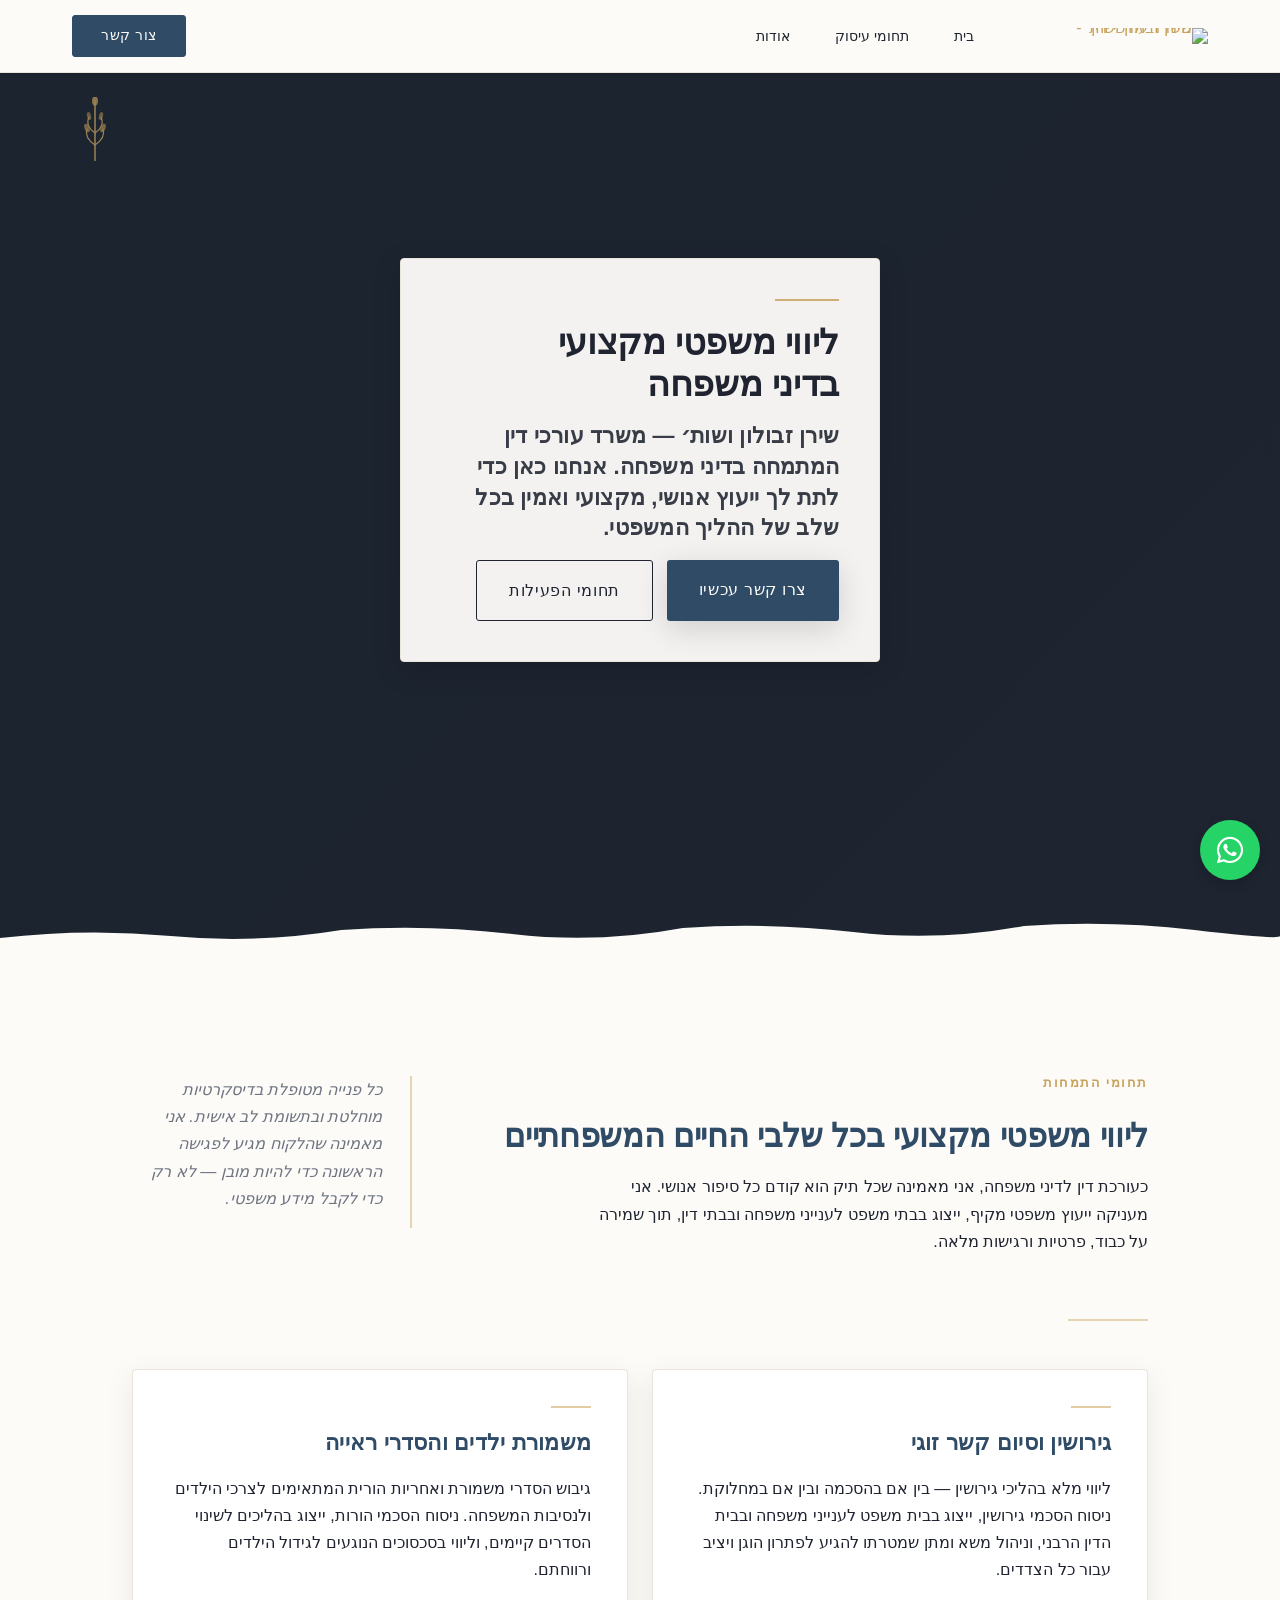
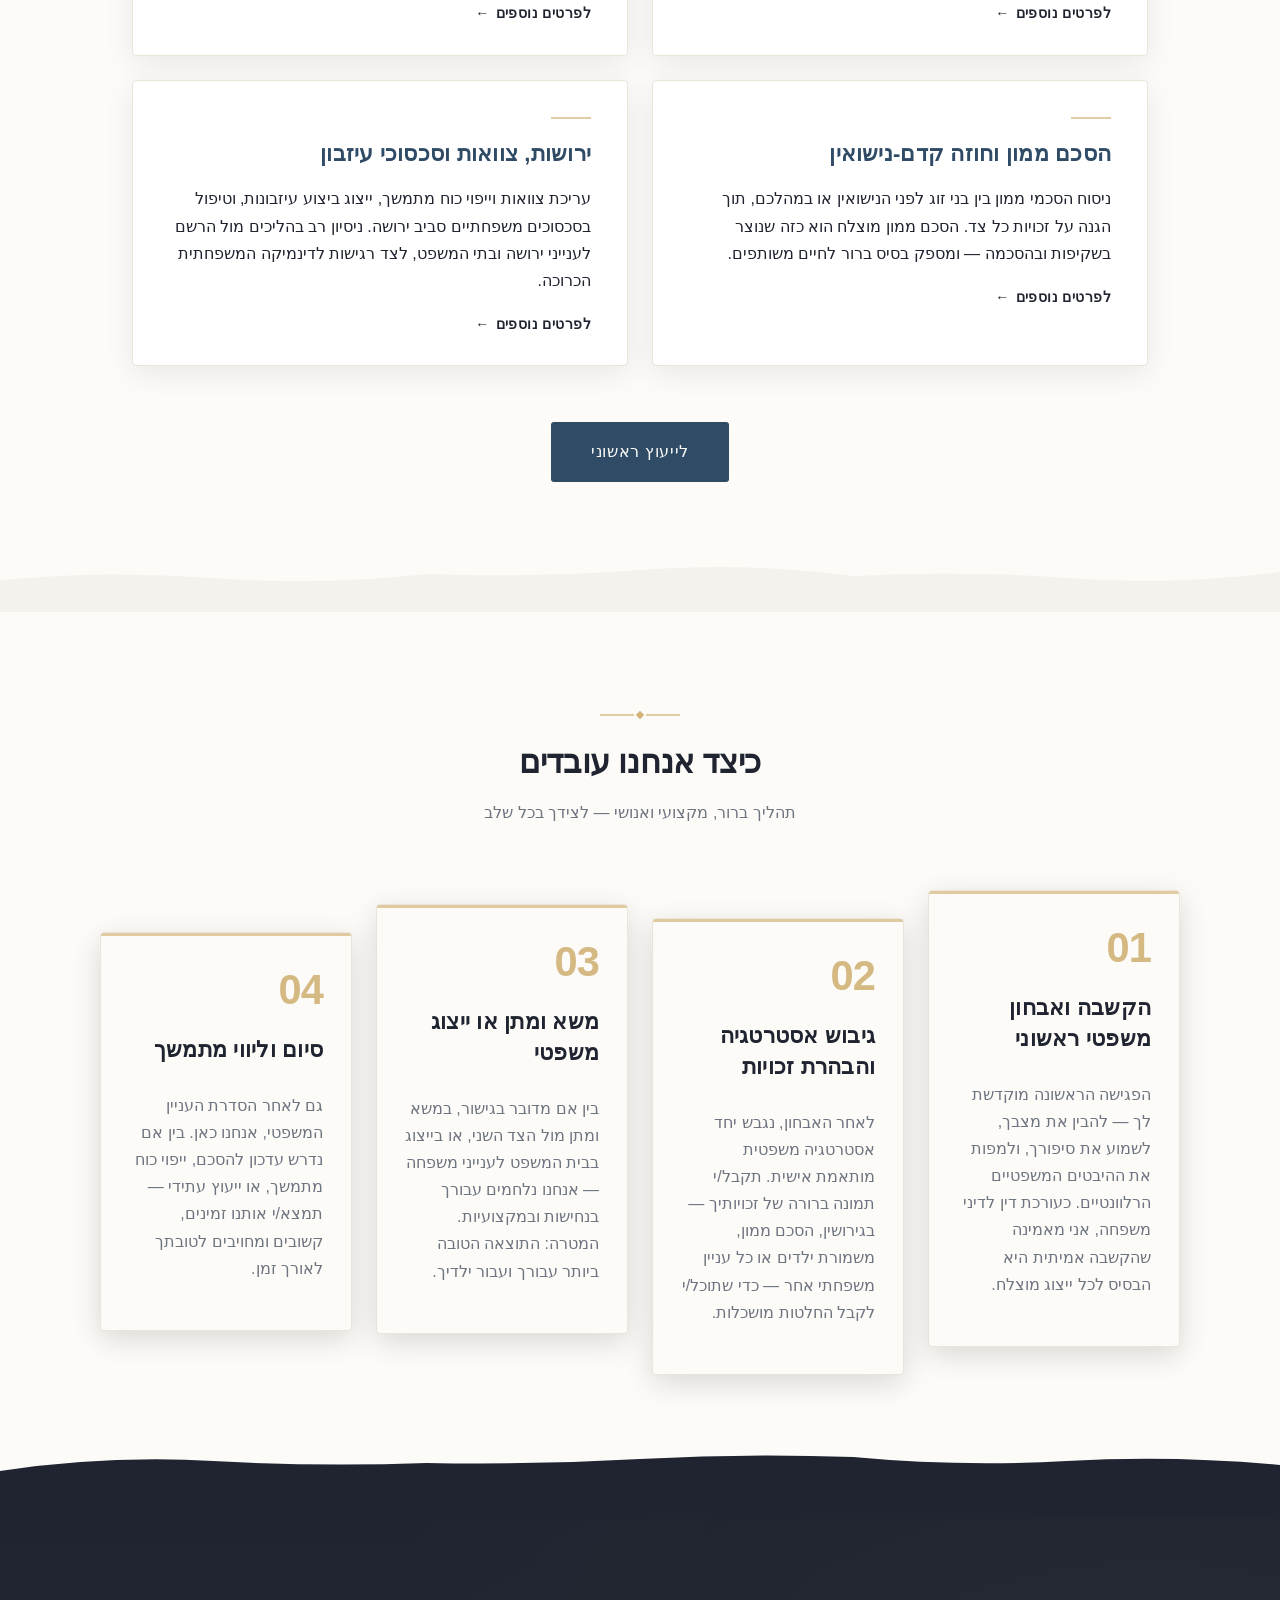
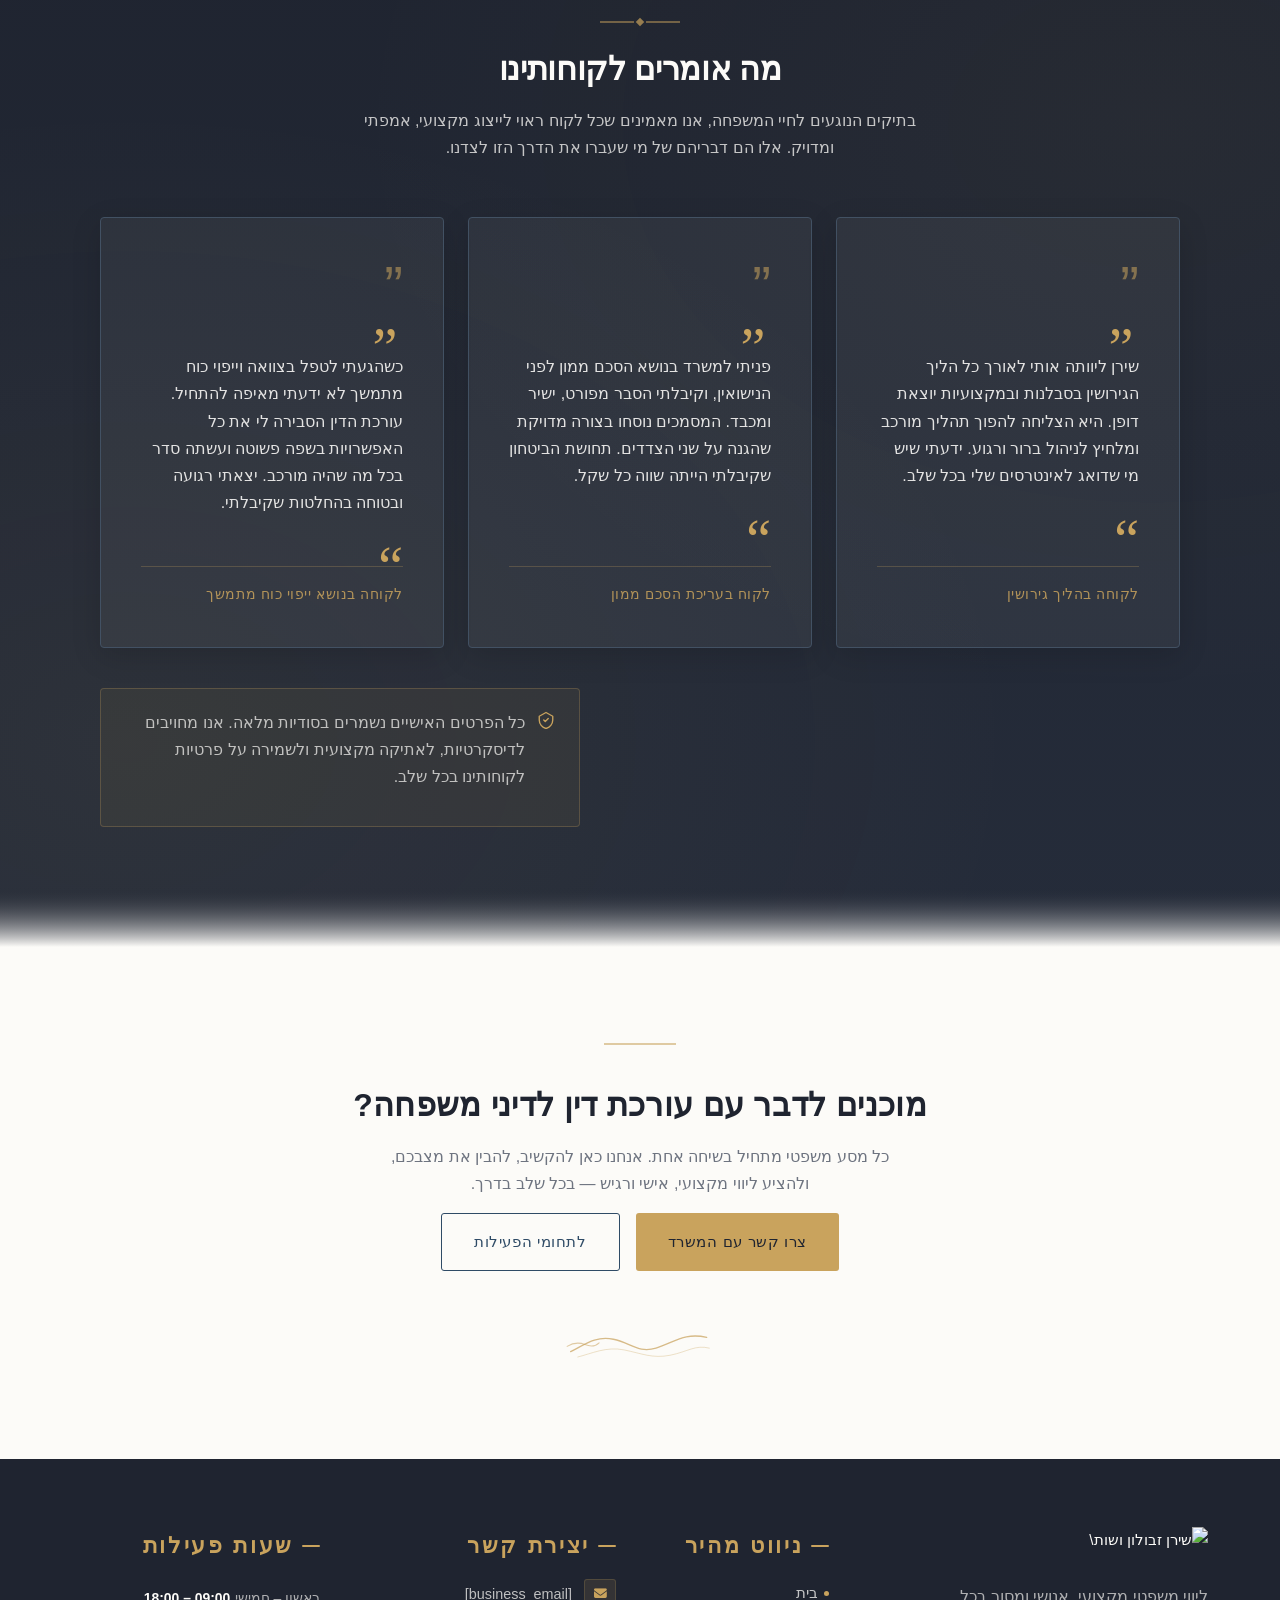
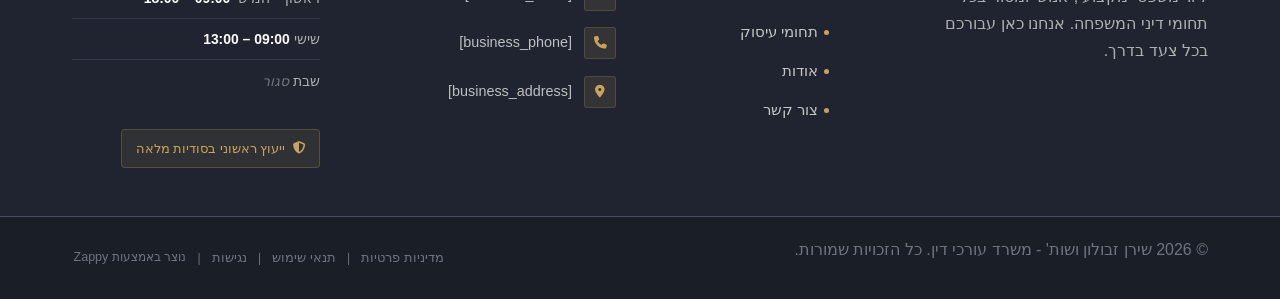
==== commit 2267e985: "Background sync: Progressive GitHub Sync" ====
--- a/index.html
+++ b/index.html
@@ -805,10 +805,10 @@
 </script>
   
   <main id="main">
-    <section data-band-index="0" class="index-hero-section" data-layout-spec="בית-hero" dir="rtl" data-hero-type="fullscreen-scrim">
+    <section data-band-index="0" class="index-hero-section" data-layout-spec="בית-hero" dir="rtl" data-hero-type="fullscreen-scrim" id="index-hero-section" data-zappy-content-align="center-center">
   <!-- Background Image -->
   <div class="index-hero-bg">
-    <img loading="eager" fetchpriority="high" data-hero-bg="true" data-placeholder="index-hero-image-1" data-context="Warm editorial photography of a calm family law consultation setting: a bright, naturally lit office with large windows, a wooden desk, soft-focus greenery, and two people in a warm, respectful conversation. Intergenerational family warmth, soft morning light, muted earth tones, professional yet approachable atmosphere, no faces clearly visible, depth of field blur on background." width="1200" height="700" src="/assets/site-index-hero-image-1.webp" alt="ייעוץ משפטי חם ואנושי בתחום דיני המשפחה">
+    <img loading="eager" fetchpriority="high" data-hero-bg="true" data-placeholder="index-hero-image-1" data-context="Warm editorial photography of a calm family law consultation setting: a bright, naturally lit office with large windows, a wooden desk, soft-focus greenery, and two people in a warm, respectful conversation. Intergenerational family warmth, soft morning light, muted earth tones, professional yet approachable atmosphere, no faces clearly visible, depth of field blur on background." width="1200" height="700" src="/assets/site-index-hero-image-1.webp" alt="ייעוץ משפטי חם ואנושי בתחום דיני המשפחה" data-hero-background="true" data-element-type="image" data-element-id="img-1779105942357-jpcpjhxpn">
   </div>
 
   <!-- Scrim Overlay -->
@@ -829,7 +829,7 @@
   </svg>
 
   <!-- Content Card -->
-  <div class="index-hero-container">
+  <div class="index-hero-container" data-zappy-align-target="true" >
     <div class="index-hero-card">
       <!-- Brass accent line above H1 -->
       <div class="index-hero-accent-line" aria-hidden="true"></div>
@@ -839,8 +839,8 @@
       <h3 class="index-hero-subtitle">שירן זבולון ושות׳ — משרד עורכי דין המתמחה בדיני משפחה. אנחנו כאן כדי לתת לך ייעוץ אנושי, מקצועי ואמין בכל שלב של ההליך המשפטי.</h3>
 
       <div class="index-hero-ctas">
-        <a href="/contact" class="index-hero-btn-primary">צרו קשר עכשיו</a>
-        <a href="/practice-areas" class="index-hero-btn-secondary">תחומי הפעילות</a>
+        <a href="/contact" class="index-hero-btn-primary" data-element-type="button" data-element-id="btn-1779105942356-wy2r6ynny" data-native-element="true">צרו קשר עכשיו</a>
+        <a href="/practice-areas" class="index-hero-btn-secondary" data-element-type="button" data-element-id="btn-1779105942356-x0i44j6je" data-native-element="true">תחומי הפעילות</a>
       </div>
     </div>
   </div>
--- a/styles.css
+++ b/styles.css
@@ -2605,10 +2605,9 @@
   margin-inline-start: 0;
 }
 
-/* H1 */
 .index-hero-section .index-hero-h1 {
   font-family: 'Rubik', sans-serif;
-  font-size: 3rem;
+  font-size: 2.2rem;
   font-weight: 700;
   line-height: 1.2;
   letter-spacing: -0.01em;
@@ -2736,9 +2735,9 @@
   }
 
   .index-hero-section .index-hero-h1 {
-    font-size: 2rem;
-    margin-bottom: 14px;
-  }
+  font-size: 1.5rem;
+  margin-bottom: 14px;
+}
 
   .index-hero-section .index-hero-subtitle {
     font-size: 1rem;
@@ -2764,8 +2763,8 @@
   }
 
   .index-hero-section .index-hero-h1 {
-    font-size: 2.4rem;
-  }
+  font-size: 1.8rem;
+}
 }
 /* ZAPPY_POSTGEN_GUARD_HERO_FONT_CAP:index-hero */
 .hero h1, .hero-section h1, [class*="hero-"] h1, [class~="hero"] h1, .hero .hero-title, .hero-title { font-size: min(var(--display-xl, 6rem), 6rem) !important; line-height: var(--leading-display, 1.05); }
@@ -7852,6 +7851,22 @@
 #mic-init-access-tool #mic-access-tool-general-button,
 ._access-icon {
   display: flex !important;
+}
+
+.index-hero-section .index-hero-h1 {
+  font-size: 2.2rem !important;
+}
+
+@media (max-width: 768px) {
+.index-hero-section .index-hero-h1 {
+  font-size: 1.5rem !important;
+}
+}
+
+@media (min-width: 769px) and (max-width: 1024px) {
+.index-hero-section .index-hero-h1 {
+  font-size: 1.8rem !important;
+}
 }
 /* mobile-submenu-overflow-fix */
 @media (max-width: 768px) {
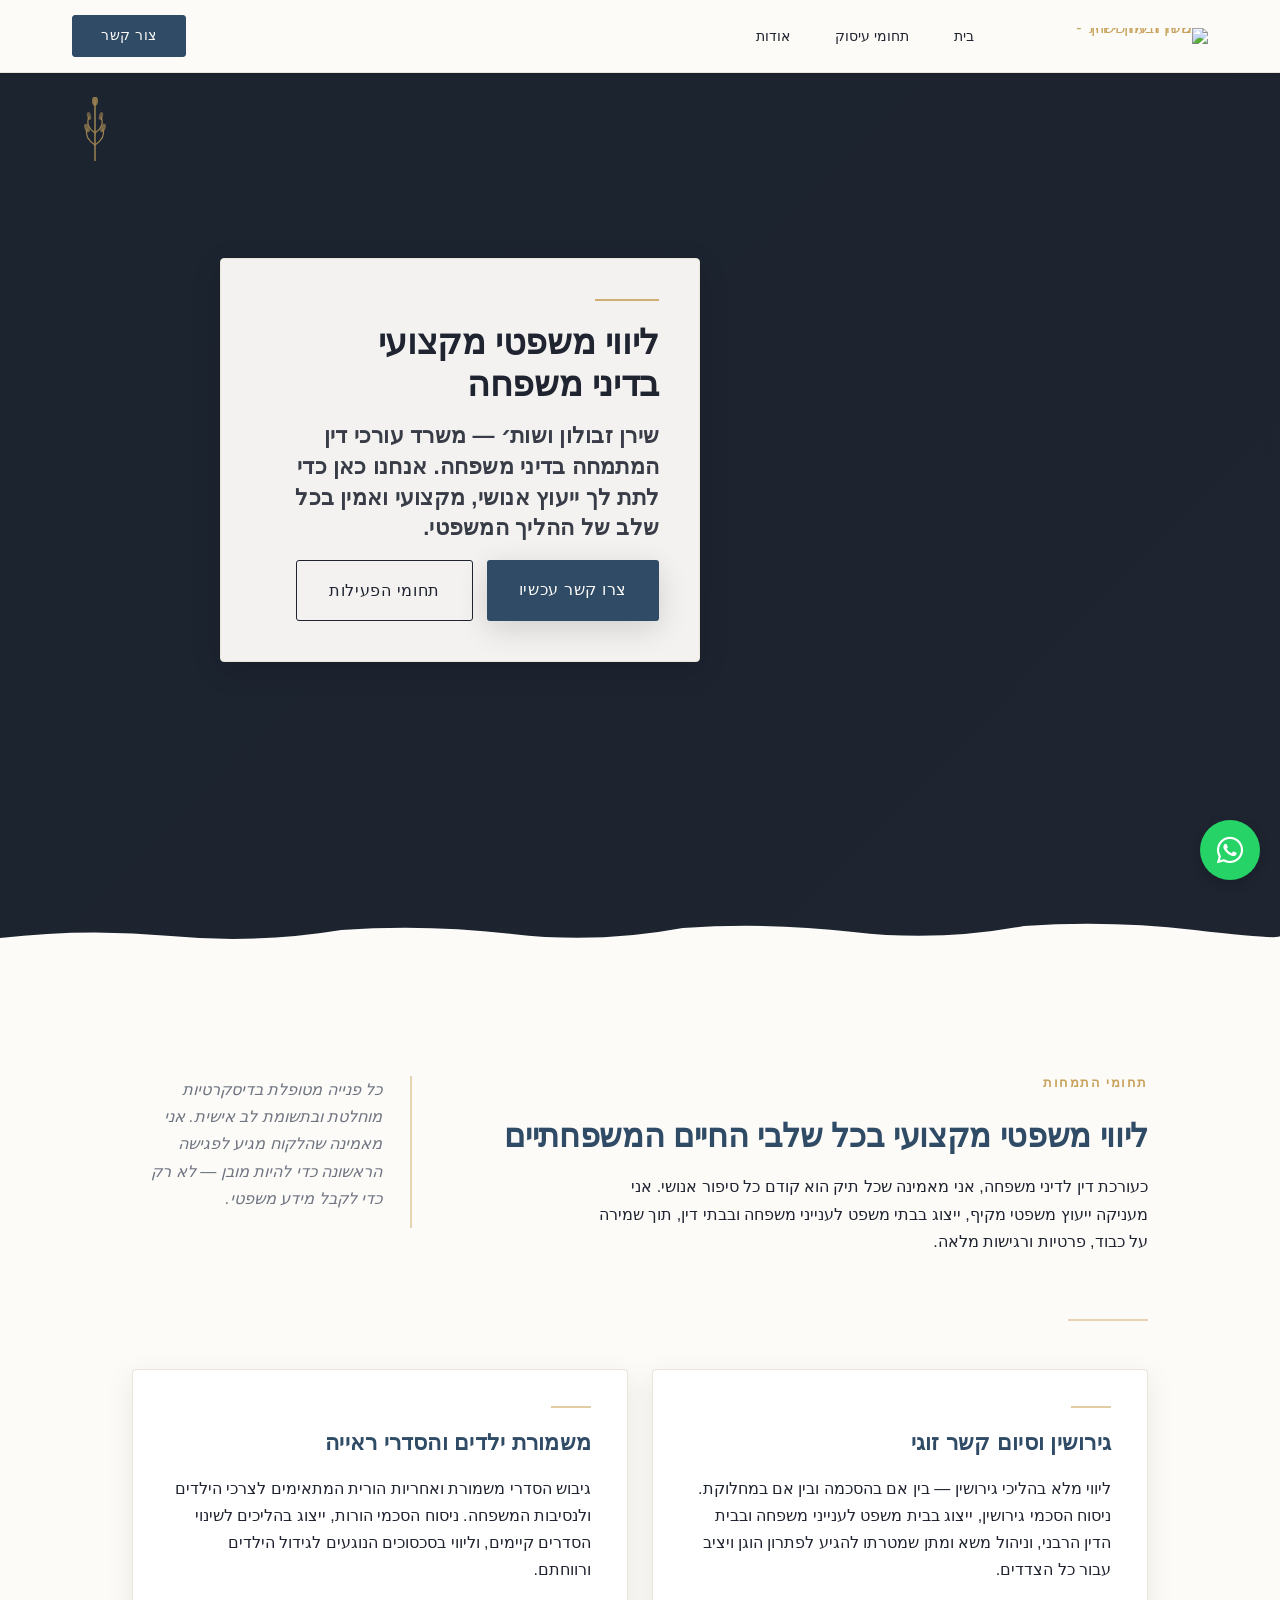
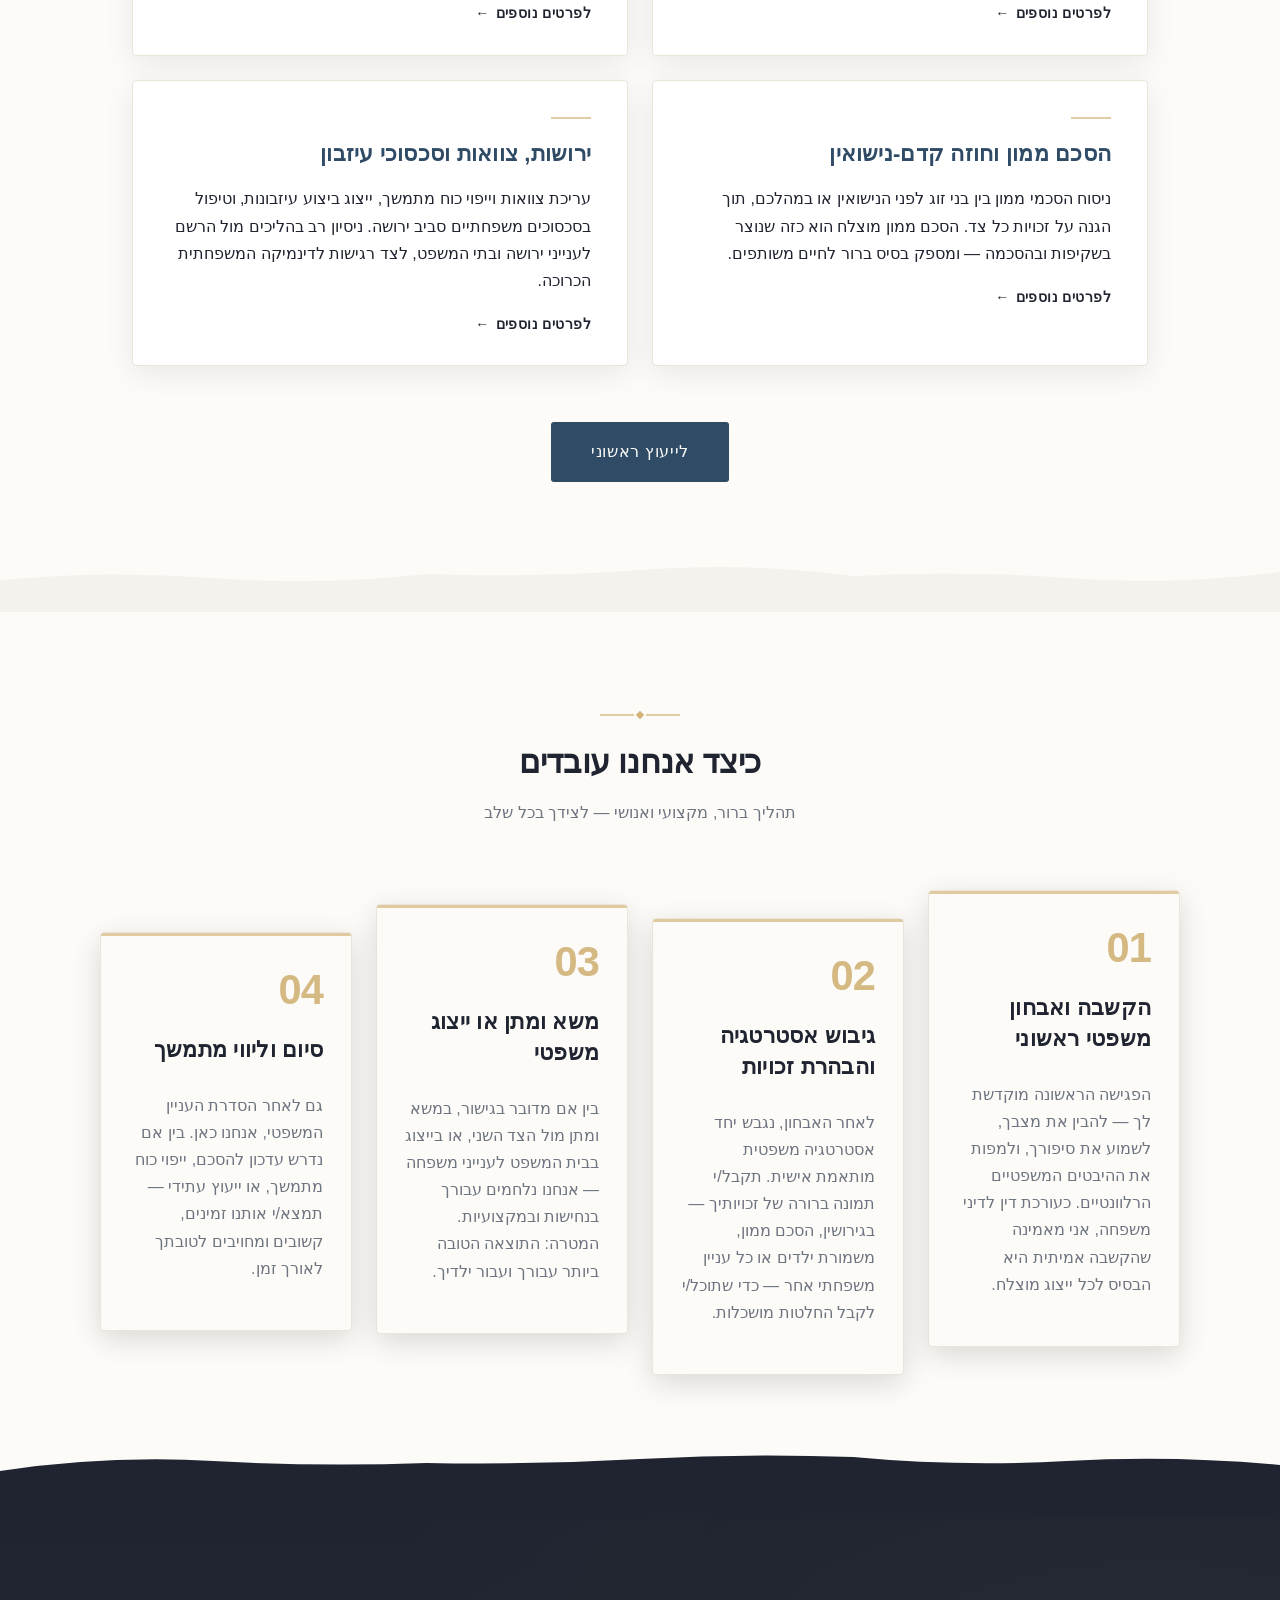
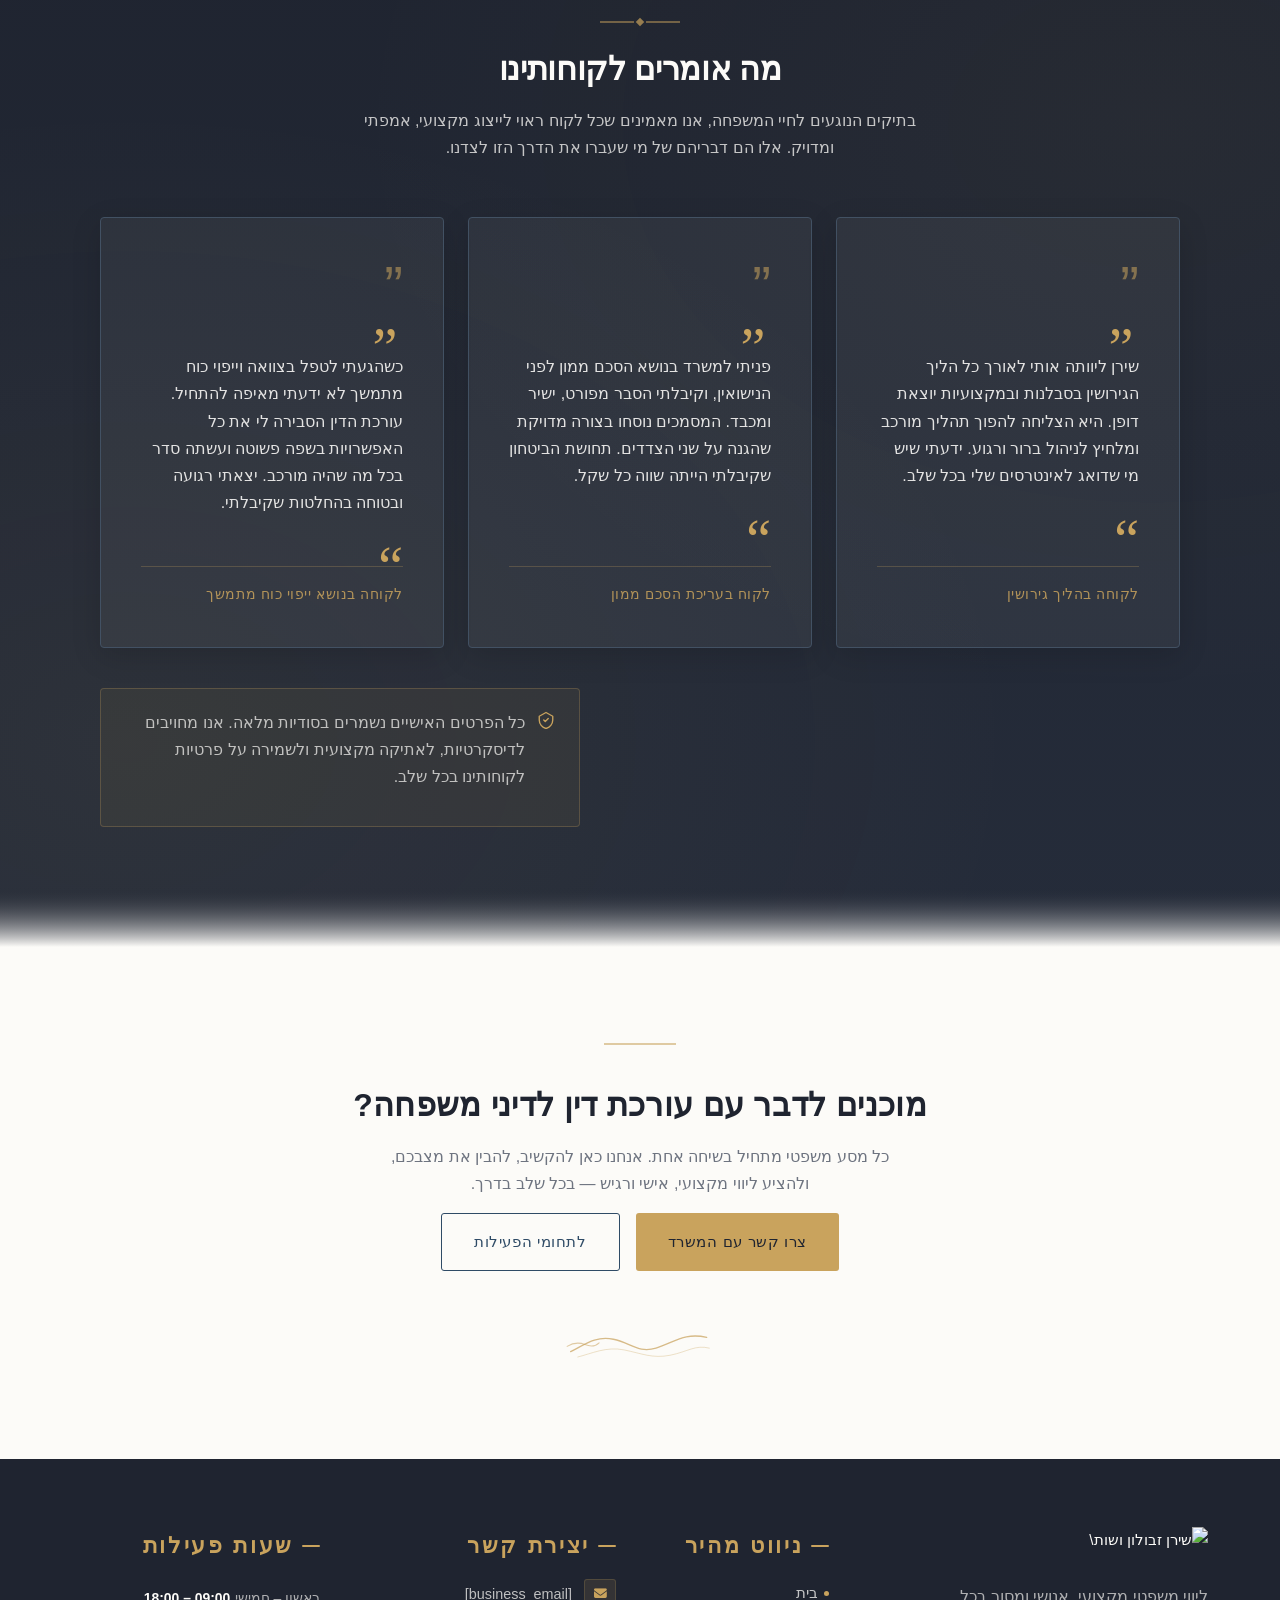
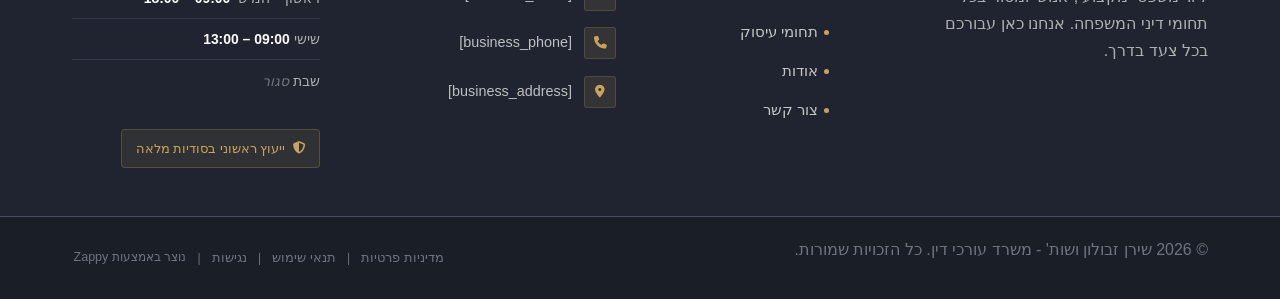
==== commit b3d84b69: "Background sync: Progressive GitHub Sync" ====
--- a/index.html
+++ b/index.html
@@ -805,7 +805,7 @@
 </script>
   
   <main id="main">
-    <section data-band-index="0" class="index-hero-section" data-layout-spec="בית-hero" dir="rtl" data-hero-type="fullscreen-scrim" id="index-hero-section" data-zappy-content-align="center-center">
+    <section data-band-index="0" class="index-hero-section" data-layout-spec="בית-hero" dir="rtl" data-hero-type="fullscreen-scrim" id="index-hero-section" data-zappy-content-align="center-mid-left">
   <!-- Background Image -->
   <div class="index-hero-bg">
     <img loading="eager" fetchpriority="high" data-hero-bg="true" data-placeholder="index-hero-image-1" data-context="Warm editorial photography of a calm family law consultation setting: a bright, naturally lit office with large windows, a wooden desk, soft-focus greenery, and two people in a warm, respectful conversation. Intergenerational family warmth, soft morning light, muted earth tones, professional yet approachable atmosphere, no faces clearly visible, depth of field blur on background." width="1200" height="700" src="/assets/site-index-hero-image-1.webp" alt="ייעוץ משפטי חם ואנושי בתחום דיני המשפחה" data-hero-background="true" data-element-type="image" data-element-id="img-1779105942357-jpcpjhxpn">
